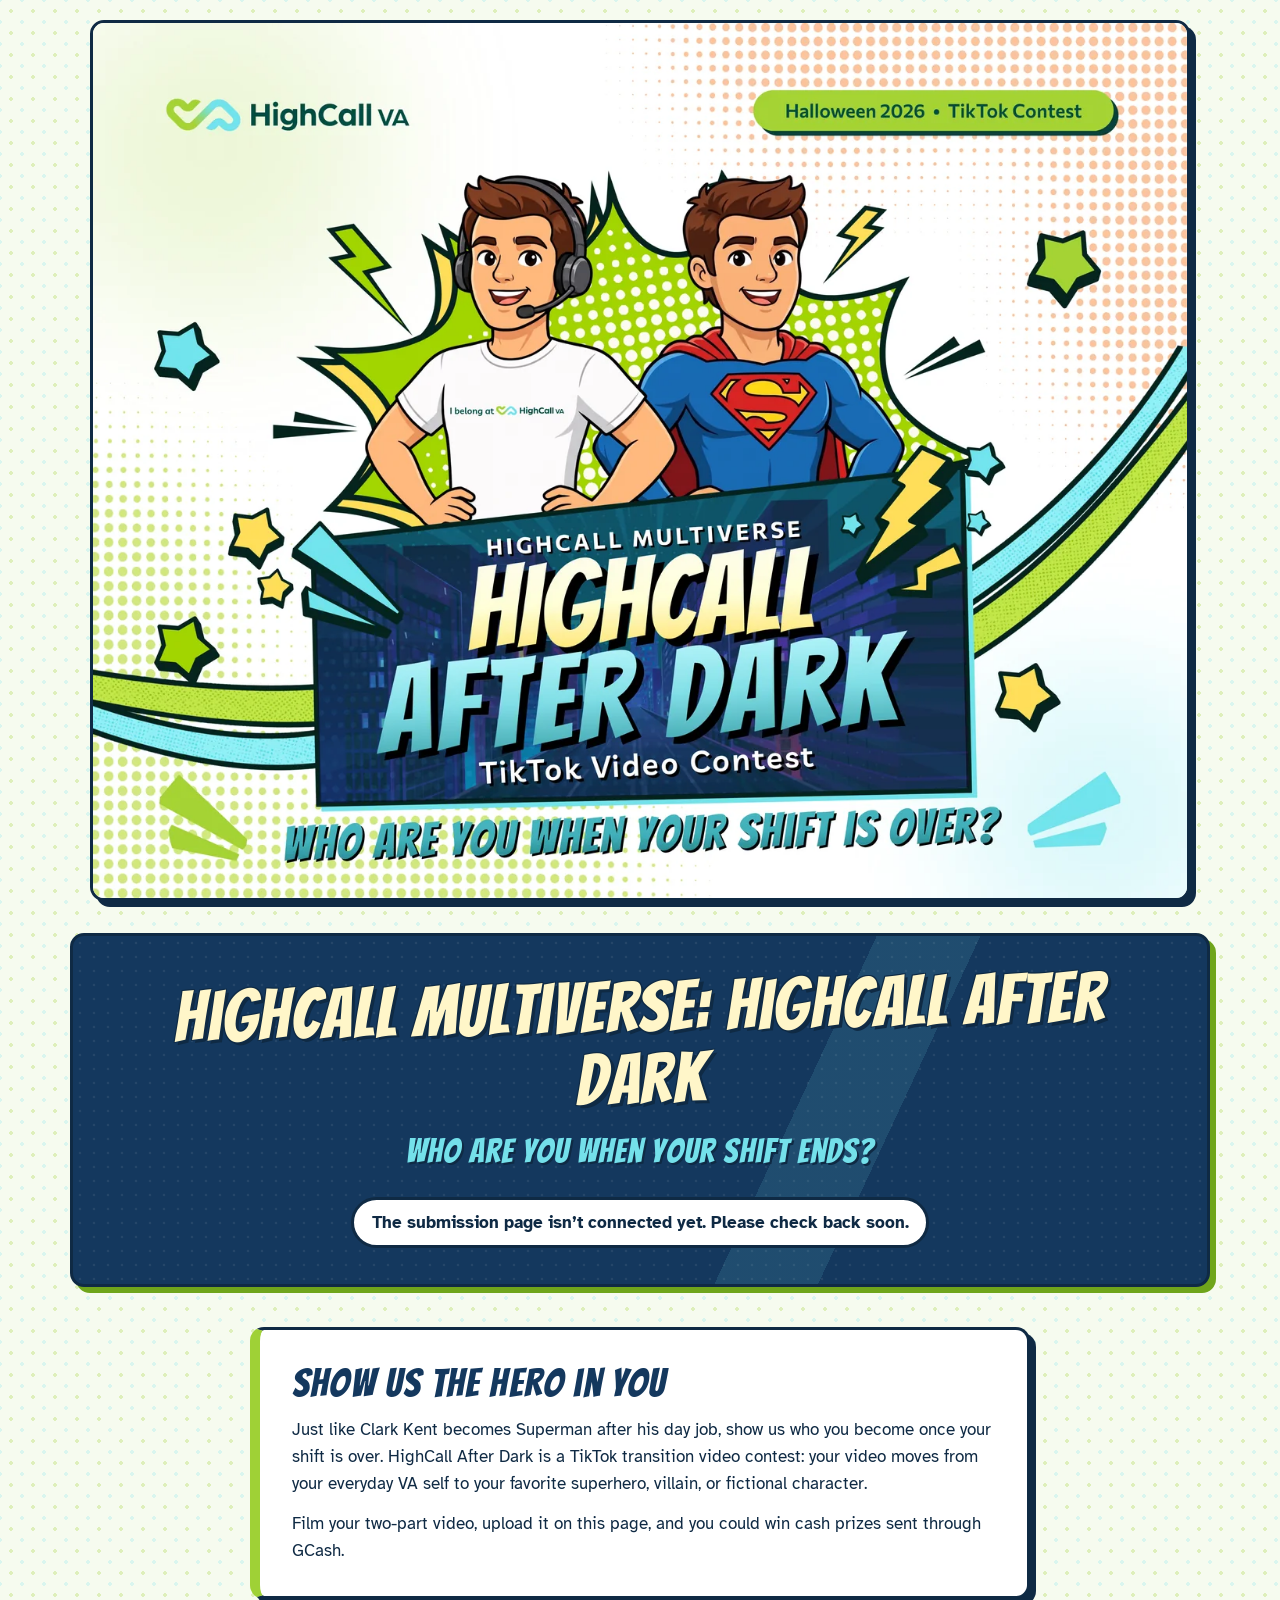
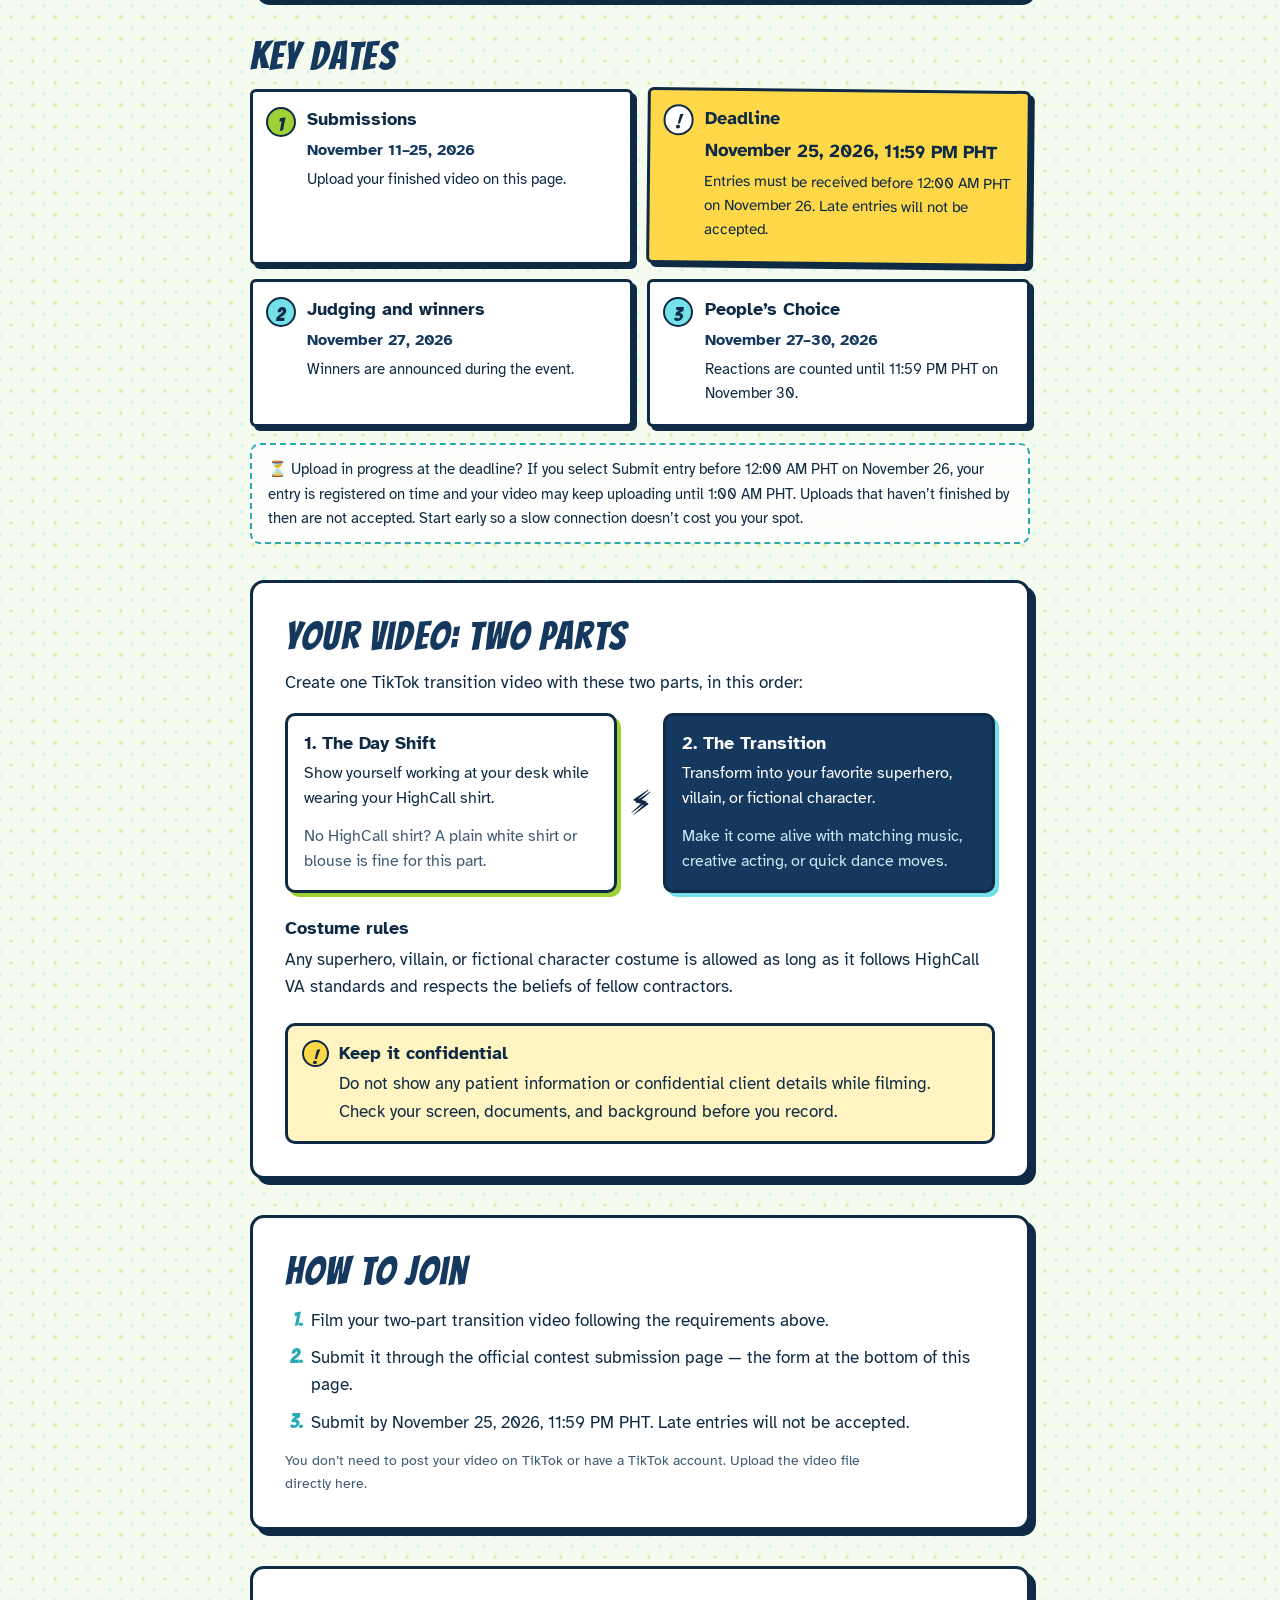
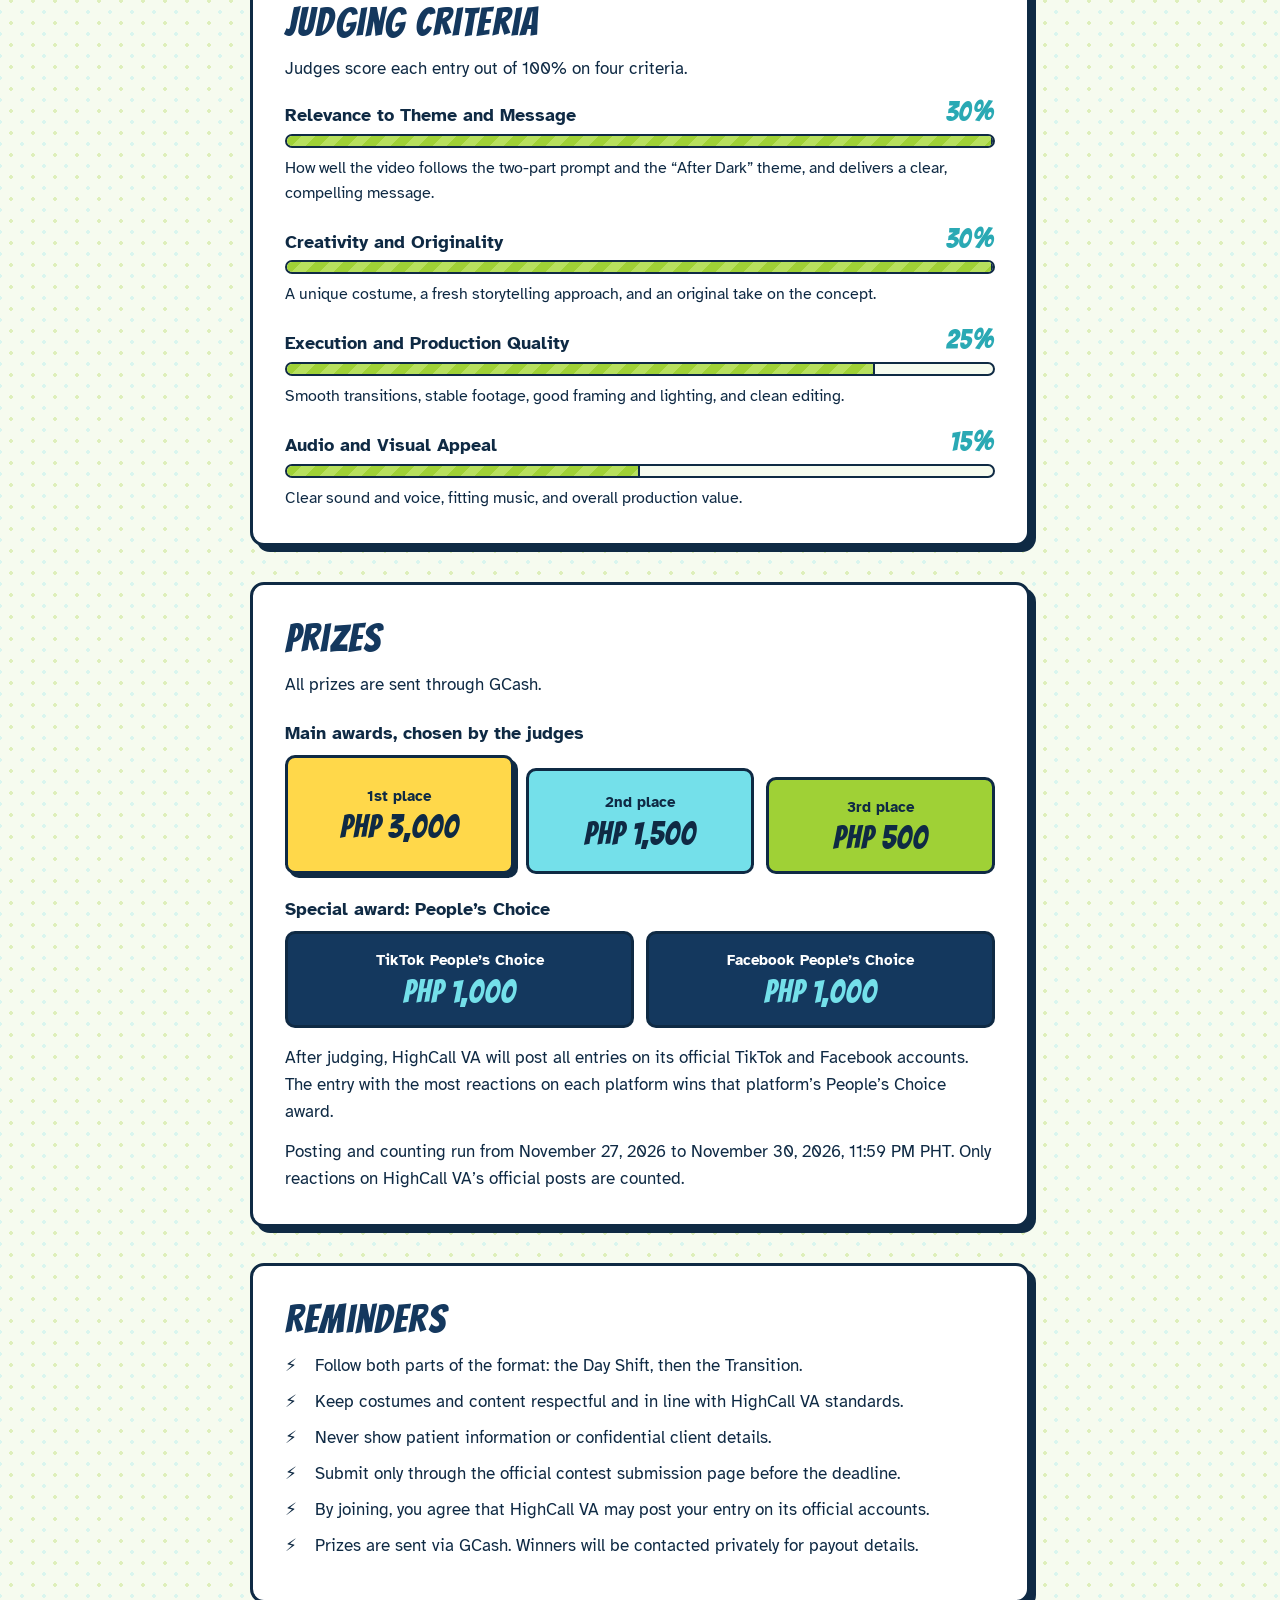
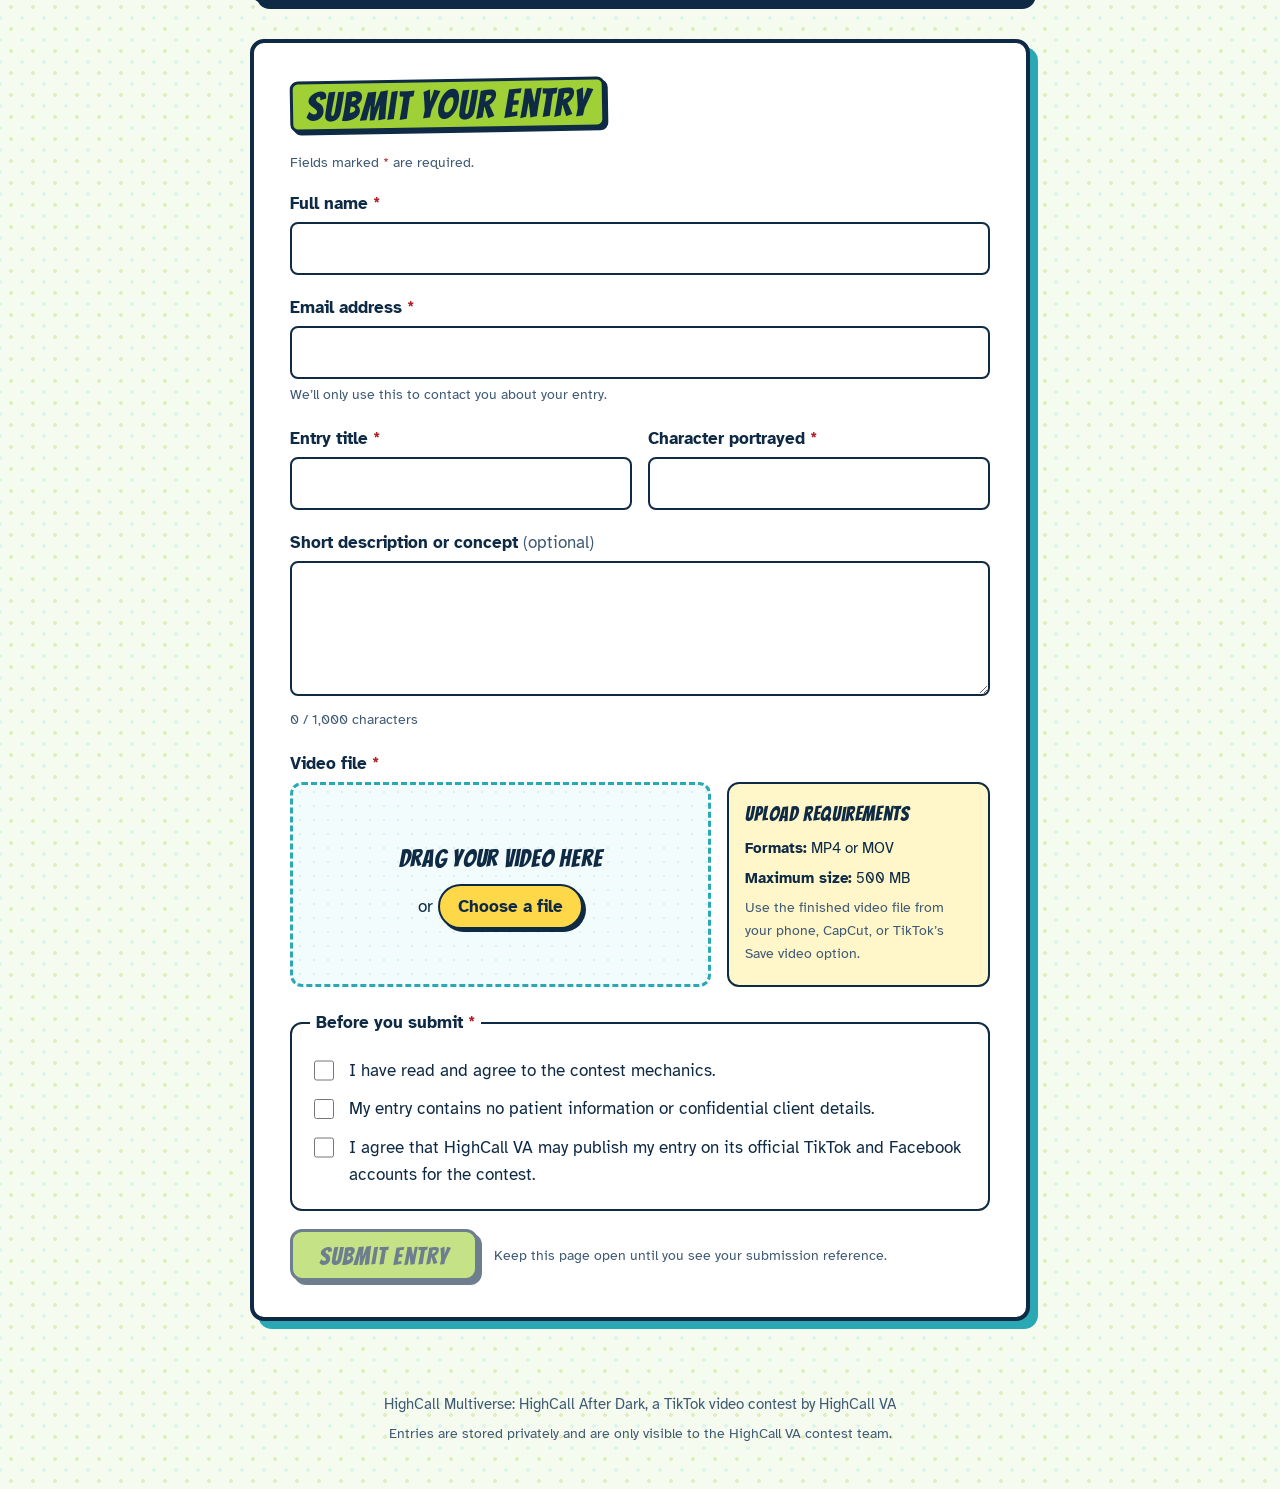
==== index.html @ 40bec3e2 "Add files via upload" ====
<!DOCTYPE html>
<html lang="en">
<head>
  <meta charset="utf-8">
  <meta name="viewport" content="width=device-width, initial-scale=1">
  <title>HighCall Multiverse: HighCall After Dark — TikTok Video Contest</title>
  <meta name="description" content="Who are you when your shift ends? Enter the HighCall Multiverse: HighCall After Dark TikTok video contest.">
  <meta name="robots" content="noindex">
  <meta name="color-scheme" content="light">
  <meta property="og:title" content="HighCall Multiverse: HighCall After Dark">
  <meta property="og:description" content="Who are you when your shift ends?">
  <meta property="og:image" content="assets/banner-1400.jpg">
  <link rel="icon" href="data:image/svg+xml,<svg xmlns='http://www.w3.org/2000/svg' viewBox='0 0 100 100'><text y='.9em' font-size='90'>⚡</text></svg>">
  <link rel="preconnect" href="https://fonts.googleapis.com">
  <link rel="preconnect" href="https://fonts.gstatic.com" crossorigin>
  <link href="https://fonts.googleapis.com/css2?family=Bangers&family=Atkinson+Hyperlegible:ital,wght@0,400;0,700;1,400&display=swap" rel="stylesheet">
  <link rel="stylesheet" href="styles.css">
</head>
<body>
  <a class="skip-link" href="#enter">Skip to the submission form</a>

  <header class="banner-wrap">
    <picture>
      <source type="image/webp"
              srcset="assets/banner-800.webp 800w, assets/banner-1400.webp 1400w, assets/banner-2200.webp 2200w"
              sizes="(min-width: 1180px) 1140px, 96vw">
      <img class="banner" src="assets/banner-1400.jpg" width="1400" height="1120"
           alt="HighCall Multiverse: HighCall After Dark — TikTok Video Contest. A HighCall VA agent in a headset and HighCall shirt stands beside his superhero self. Who are you when your shift is over?">
    </picture>
  </header>

  <main>
    <section class="masthead" aria-labelledby="page-title">
      <h1 id="page-title">HighCall Multiverse: HighCall After Dark</h1>
      <p class="tagline">Who are you when your shift ends?</p>
      <div class="status-bar" id="status-bar" role="status" aria-live="polite">
        <span class="status-text" id="status-text">Checking the submission period…</span>
        <a class="status-cta" id="status-cta" href="#enter" hidden>Submit your entry</a>
      </div>
    </section>

    <div class="page">
      <section class="panel intro" aria-labelledby="welcome">
        <h2 id="welcome">Show us the hero in you</h2>
        <p>Just like Clark Kent becomes Superman after his day job, show us who you become once your shift is over. HighCall After Dark is a TikTok transition video contest: your video moves from your everyday VA self to your favorite superhero, villain, or fictional character.</p>
        <p>Film your two-part video, upload it on this page, and you could win cash prizes sent through GCash.</p>
      </section>

      <section class="dates" aria-labelledby="dates-title">
        <h2 id="dates-title" class="section-title">Key dates</h2>
        <ol class="strip">
          <li class="strip-panel strip-open">
            <span class="strip-step">1</span>
            <h3>Submissions</h3>
            <p class="strip-date">November 11–25, 2026</p>
            <p>Upload your finished video on this page.</p>
          </li>
          <li class="strip-panel strip-deadline">
            <span class="strip-step">!</span>
            <h3>Deadline</h3>
            <p class="strip-date">November 25, 2026, 11:59 PM PHT</p>
            <p>Entries must be received before 12:00 AM PHT on November 26. Late entries will not be accepted.</p>
          </li>
          <li class="strip-panel">
            <span class="strip-step">2</span>
            <h3>Judging and winners</h3>
            <p class="strip-date">November 27, 2026</p>
            <p>Winners are announced during the event.</p>
          </li>
          <li class="strip-panel">
            <span class="strip-step">3</span>
            <h3>People’s Choice</h3>
            <p class="strip-date">November 27–30, 2026</p>
            <p>Reactions are counted until 11:59 PM PHT on November 30.</p>
          </li>
        </ol>
        <p class="note" id="grace-note">Upload in progress at the deadline? <span id="grace-text">If your entry is registered on this page before 12:00 AM PHT on November 26, the upload is allowed to finish for a short time after midnight. Start early so a slow connection doesn’t cost you your spot.</span></p>
      </section>

      <section class="panel" aria-labelledby="concept">
        <h2 id="concept">Your video: two parts</h2>
        <p>Create one TikTok transition video with these two parts, in this order:</p>
        <div class="two-part">
          <div class="part part-day">
            <h3>1. The Day Shift</h3>
            <p>Show yourself working at your desk while wearing your HighCall shirt.</p>
            <p class="small">No HighCall shirt? A plain white shirt or blouse is fine for this part.</p>
          </div>
          <div class="part-arrow" aria-hidden="true">⚡</div>
          <div class="part part-night">
            <h3>2. The Transition</h3>
            <p>Transform into your favorite superhero, villain, or fictional character.</p>
            <p class="small">Make it come alive with matching music, creative acting, or quick dance moves.</p>
          </div>
        </div>

        <h3 class="sub">Costume rules</h3>
        <p>Any superhero, villain, or fictional character costume is allowed as long as it follows HighCall VA standards and respects the beliefs of fellow contractors.</p>

        <div class="callout callout-warn" role="note">
          <h3>Keep it confidential</h3>
          <p>Do not show any patient information or confidential client details while filming. Check your screen, documents, and background before you record.</p>
        </div>
      </section>

      <section class="panel" aria-labelledby="how">
        <h2 id="how">How to join</h2>
        <ol class="steps">
          <li>Film your two-part transition video following the requirements above.</li>
          <li>Submit it through the official contest submission page — the form at the bottom of this page.</li>
          <li>Submit by November 25, 2026, 11:59 PM PHT. Late entries will not be accepted.</li>
        </ol>
        <p class="small">You don’t need to post your video on TikTok or have a TikTok account. Upload the video file directly here.</p>
      </section>

      <section class="panel" aria-labelledby="judging">
        <h2 id="judging">Judging criteria</h2>
        <p>Judges score each entry out of 100% on four criteria.</p>
        <ul class="criteria">
          <li style="--w:30">
            <div class="crit-head"><h3>Relevance to Theme and Message</h3><span class="crit-pct">30%</span></div>
            <div class="crit-bar" aria-hidden="true"><span></span></div>
            <p>How well the video follows the two-part prompt and the “After Dark” theme, and delivers a clear, compelling message.</p>
          </li>
          <li style="--w:30">
            <div class="crit-head"><h3>Creativity and Originality</h3><span class="crit-pct">30%</span></div>
            <div class="crit-bar" aria-hidden="true"><span></span></div>
            <p>A unique costume, a fresh storytelling approach, and an original take on the concept.</p>
          </li>
          <li style="--w:25">
            <div class="crit-head"><h3>Execution and Production Quality</h3><span class="crit-pct">25%</span></div>
            <div class="crit-bar" aria-hidden="true"><span></span></div>
            <p>Smooth transitions, stable footage, good framing and lighting, and clean editing.</p>
          </li>
          <li style="--w:15">
            <div class="crit-head"><h3>Audio and Visual Appeal</h3><span class="crit-pct">15%</span></div>
            <div class="crit-bar" aria-hidden="true"><span></span></div>
            <p>Clear sound and voice, fitting music, and overall production value.</p>
          </li>
        </ul>
      </section>

      <section class="panel prizes" aria-labelledby="prizes">
        <h2 id="prizes">Prizes</h2>
        <p>All prizes are sent through GCash.</p>
        <h3 class="sub">Main awards, chosen by the judges</h3>
        <ol class="podium">
          <li class="place place-1"><span class="place-name">1st place</span><span class="place-amt">PHP 3,000</span></li>
          <li class="place place-2"><span class="place-name">2nd place</span><span class="place-amt">PHP 1,500</span></li>
          <li class="place place-3"><span class="place-name">3rd place</span><span class="place-amt">PHP 500</span></li>
        </ol>

        <h3 class="sub">Special award: People’s Choice</h3>
        <ul class="pc-awards">
          <li><span class="place-name">TikTok People’s Choice</span><span class="place-amt">PHP 1,000</span></li>
          <li><span class="place-name">Facebook People’s Choice</span><span class="place-amt">PHP 1,000</span></li>
        </ul>
        <p>After judging, HighCall VA will post all entries on its official TikTok and Facebook accounts. The entry with the most reactions on each platform wins that platform’s People’s Choice award.</p>
        <p>Posting and counting run from November 27, 2026 to November 30, 2026, 11:59 PM PHT. Only reactions on HighCall VA’s official posts are counted.</p>
      </section>

      <section class="panel" aria-labelledby="reminders">
        <h2 id="reminders">Reminders</h2>
        <ul class="ticks">
          <li>Follow both parts of the format: the Day Shift, then the Transition.</li>
          <li>Keep costumes and content respectful and in line with HighCall VA standards.</li>
          <li>Never show patient information or confidential client details.</li>
          <li>Submit only through the official contest submission page before the deadline.</li>
          <li>By joining, you agree that HighCall VA may post your entry on its official accounts.</li>
          <li>Prizes are sent via GCash. Winners will be contacted privately for payout details.</li>
        </ul>
      </section>

      <section class="panel" id="inspiration" aria-labelledby="inspo-title" hidden>
        <h2 id="inspo-title">Need inspiration?</h2>
        <div class="inspo-cols">
          <div id="samples-block" hidden>
            <h3 class="sub">Sample videos</h3>
            <ul class="links" id="samples-list"></ul>
          </div>
          <div id="music-block" hidden>
            <h3 class="sub">Music ideas</h3>
            <ul class="links" id="music-list"></ul>
          </div>
        </div>
      </section>

      <!-- ============ SUBMISSION ============ -->
      <section class="entry" id="enter" aria-labelledby="form-title" tabindex="-1">
        <h2 id="form-title">Submit your entry</h2>

        <div class="closed-msg" id="closed-msg" hidden>
          <h3 id="closed-title">Submissions are closed</h3>
          <p id="closed-body"></p>
        </div>

        <form id="entry-form" novalidate>
          <p class="small form-intro">Fields marked <span class="req" aria-hidden="true">*</span><span class="visually-hidden">with an asterisk</span> are required.</p>

          <div class="field">
            <label for="fullName">Full name <span class="req" aria-hidden="true">*</span></label>
            <input id="fullName" name="fullName" type="text" autocomplete="name" maxlength="120" required aria-describedby="fullName-err">
            <p class="err" id="fullName-err"></p>
          </div>

          <div class="field">
            <label for="email">Email address <span class="req" aria-hidden="true">*</span></label>
            <input id="email" name="email" type="email" autocomplete="email" inputmode="email" maxlength="254" required aria-describedby="email-hint email-err">
            <p class="hint" id="email-hint">We’ll only use this to contact you about your entry.</p>
            <p class="err" id="email-err"></p>
          </div>

          <div class="field-row">
            <div class="field">
              <label for="entryTitle">Entry title <span class="req" aria-hidden="true">*</span></label>
              <input id="entryTitle" name="entryTitle" type="text" maxlength="120" required aria-describedby="entryTitle-err">
              <p class="err" id="entryTitle-err"></p>
            </div>
            <div class="field">
              <label for="character">Character portrayed <span class="req" aria-hidden="true">*</span></label>
              <input id="character" name="character" type="text" maxlength="120" required aria-describedby="character-err">
              <p class="err" id="character-err"></p>
            </div>
          </div>

          <div class="field">
            <label for="description">Short description or concept <span class="opt">(optional)</span></label>
            <textarea id="description" name="description" rows="4" maxlength="1000" aria-describedby="description-hint"></textarea>
            <p class="hint" id="description-hint"><span id="desc-count">0</span> / 1,000 characters</p>
          </div>

          <!-- Honeypot: hidden from people, catches bots -->
          <div class="hp" aria-hidden="true">
            <label for="website">Leave this empty</label>
            <input id="website" name="website" type="text" tabindex="-1" autocomplete="off">
          </div>

          <div class="field">
            <span class="label" id="video-label">Video file <span class="req" aria-hidden="true">*</span></span>
            <div class="upload">
              <div class="dropzone" id="dropzone">
                <input id="video" name="video" type="file" class="file-input" aria-labelledby="video-label video-limits" aria-describedby="video-err">
                <div class="dz-empty" id="dz-empty">
                  <p class="dz-title">Drag your video here</p>
                  <p>or <label for="video" class="pick-btn">Choose a file</label></p>
                </div>
                <div class="dz-file" id="dz-file" hidden>
                  <p class="dz-filename" id="dz-filename"></p>
                  <p class="dz-filesize" id="dz-filesize"></p>
                  <div class="dz-actions">
                    <label for="video" class="pick-btn pick-btn-ghost" id="replace-btn">Replace file</label>
                    <button type="button" class="link-btn" id="remove-btn">Remove</button>
                  </div>
                </div>
              </div>
              <aside class="limits" id="video-limits">
                <p class="limits-title">Upload requirements</p>
                <p><strong>Formats:</strong> <span id="lim-formats">MP4 or MOV</span></p>
                <p><strong>Maximum size:</strong> <span id="lim-size">500 MB</span></p>
                <p class="small">Use the finished video file from your phone, CapCut, or TikTok’s Save video option.</p>
              </aside>
            </div>
            <p class="err" id="video-err"></p>
          </div>

          <fieldset class="field confirms">
            <legend>Before you submit <span class="req" aria-hidden="true">*</span></legend>
            <label class="check"><input type="checkbox" id="agreeRules" name="agreeRules" required>
              <span>I have read and agree to the contest mechanics.</span></label>
            <label class="check"><input type="checkbox" id="agreeConfidential" name="agreeConfidential" required>
              <span>My entry contains no patient information or confidential client details.</span></label>
            <label class="check"><input type="checkbox" id="agreePublish" name="agreePublish" required>
              <span>I agree that HighCall VA may publish my entry on its official TikTok and Facebook accounts for the contest.</span></label>
            <p class="err" id="confirms-err"></p>
          </fieldset>

          <div class="progress-box" id="progress-box" hidden>
            <div class="progress-head">
              <span id="progress-label">Uploading…</span>
              <span id="progress-pct">0%</span>
            </div>
            <div class="progress" role="progressbar" aria-labelledby="progress-label" aria-valuemin="0" aria-valuemax="100" aria-valuenow="0" id="progress-bar">
              <span id="progress-fill"></span>
            </div>
            <p class="small" id="progress-detail"></p>
          </div>

          <div class="form-alert" id="form-alert" role="alert" hidden></div>

          <div class="submit-row">
            <button type="submit" class="submit-btn" id="submit-btn">Submit entry</button>
            <p class="small">Keep this page open until you see your submission reference.</p>
          </div>
        </form>

        <div class="success" id="success" hidden tabindex="-1">
          <h3>Entry received!</h3>
          <p>Your video and details are saved. Keep your submission reference in case you need to contact the contest team.</p>
          <dl class="receipt">
            <div><dt>Submission reference</dt><dd id="r-ref"></dd></div>
            <div><dt>Submitted</dt><dd id="r-time"></dd></div>
            <div><dt>Entry title</dt><dd id="r-title"></dd></div>
            <div><dt>Video file</dt><dd id="r-file"></dd></div>
          </dl>
          <p class="small" id="r-email-note"></p>
          <p>Judging and the winner announcement happen on November 27, 2026, during the event. Good luck!</p>
        </div>
      </section>
    </div>
  </main>

  <footer class="footer">
    <p>HighCall Multiverse: HighCall After Dark, a TikTok video contest by HighCall VA</p>
    <p class="small">Entries are stored privately and are only visible to the HighCall VA contest team.</p>
  </footer>

  <script src="config.js"></script>
  <script src="app.js"></script>
</body>
</html>
---- styles.css ----
/* HighCall After Dark — comic-book theme drawn from the banner */
:root {
  --ink: #0f2a44;        /* outlines + body text (banner line art) */
  --night: #14385e;      /* the "After Dark" sign panel */
  --night-2: #0d2847;
  --lime: #9fd136;       /* burst + ribbon */
  --lime-deep: #6fa51b;
  --teal: #2aa9b4;       /* "After Dark" lettering shade */
  --cyan: #74e0ea;       /* lettering highlight + stars */
  --yellow: #ffd84a;     /* lightning bolts */
  --cream-yellow: #fff6c9;
  --white: #ffffff;
  --paper: #f6fbef;
  --muted: #3f5a73;
  --danger: #b4232a;
  --danger-bg: #fdecec;
  --ok-bg: #eaf8d6;

  --display: "Bangers", "Impact", "Arial Black", system-ui, sans-serif;
  --body: "Atkinson Hyperlegible", "Segoe UI", system-ui, -apple-system, Roboto, Arial, sans-serif;

  --line: 3px solid var(--ink);
  --pop: 6px 6px 0 var(--ink);
  --radius: 14px;
  color-scheme: light;
}

*, *::before, *::after { box-sizing: border-box; }
html { scroll-behavior: smooth; }
@media (prefers-reduced-motion: reduce) { html { scroll-behavior: auto; } * { animation: none !important; transition: none !important; } }

body {
  margin: 0;
  font-family: var(--body);
  font-size: 1.0625rem;
  line-height: 1.6;
  color: var(--ink);
  background-color: var(--paper);
  /* halftone dots like the banner background */
  background-image:
    radial-gradient(rgba(159, 209, 54, 0.28) 1.6px, transparent 1.8px),
    radial-gradient(rgba(116, 224, 234, 0.22) 1.6px, transparent 1.8px);
  background-size: 22px 22px, 22px 22px;
  background-position: 0 0, 11px 11px;
}

img { max-width: 100%; }
a { color: var(--night); text-decoration-thickness: 2px; text-underline-offset: 3px; }
a:hover { color: var(--teal); }
:focus-visible { outline: 3px solid var(--teal); outline-offset: 3px; }

.skip-link { position: absolute; left: -9999px; top: 0; background: var(--yellow); color: var(--ink); padding: .5rem 1rem; z-index: 10; font-weight: 700; }
.skip-link:focus { left: 1rem; top: 1rem; }
.visually-hidden { position: absolute !important; width: 1px; height: 1px; overflow: hidden; clip: rect(0 0 0 0); white-space: nowrap; }

/* ---------- Banner: shown whole, never cropped ---------- */
.banner-wrap {
  max-width: 1140px;
  margin: 0 auto;
  padding: clamp(.5rem, 2vw, 1.25rem) clamp(.5rem, 2vw, 1.25rem) 0;
}
.banner {
  display: block;
  width: 100%;
  height: auto;            /* keeps the 5:4 ratio — no stretching */
  border: var(--line);
  border-radius: var(--radius);
  box-shadow: var(--pop);
  background: var(--white);
}

/* ---------- Masthead ---------- */
.masthead {
  max-width: 1140px;
  margin: clamp(1.25rem, 3vw, 2rem) auto 0;
  padding: clamp(1.25rem, 4vw, 2.25rem) clamp(1rem, 4vw, 2.5rem);
  background:
    linear-gradient(115deg, transparent 62%, rgba(116, 224, 234, .12) 62%, rgba(116, 224, 234, .12) 70%, transparent 70%),
    radial-gradient(rgba(255,255,255,.07) 1.4px, transparent 1.6px) 0 0 / 14px 14px,
    var(--night);
  color: var(--white);
  border: var(--line);
  border-radius: var(--radius);
  box-shadow: 6px 6px 0 var(--lime-deep);
  text-align: center;
  width: calc(100% - 2 * clamp(.5rem, 2vw, 1.25rem));
}
.masthead h1 {
  margin: 0;
  font-family: var(--display);
  font-weight: 400;
  letter-spacing: .02em;
  line-height: 1.02;
  font-size: clamp(2.1rem, 6.4vw, 4.4rem);
  color: var(--cream-yellow);
  text-shadow: 3px 3px 0 var(--ink), -1px -1px 0 var(--ink), 1px -1px 0 var(--ink), -1px 1px 0 var(--ink);
  transform: rotate(-1.2deg);
}
.tagline {
  margin: .6rem 0 0;
  font-family: var(--display);
  font-size: clamp(1.35rem, 3.4vw, 2.1rem);
  letter-spacing: .03em;
  color: var(--cyan);
  text-shadow: 2px 2px 0 var(--ink);
}
.status-bar {
  display: inline-flex;
  flex-wrap: wrap;
  align-items: center;
  justify-content: center;
  gap: .6rem 1rem;
  margin-top: 1.1rem;
  padding: .55rem .6rem .55rem 1.1rem;
  background: var(--white);
  color: var(--ink);
  border: var(--line);
  border-radius: 999px;
  font-weight: 700;
  max-width: 100%;
}
.status-bar[data-phase="closed"], .status-bar[data-phase="before"] { padding-right: 1.1rem; }
.status-cta {
  background: var(--lime);
  color: var(--ink);
  text-decoration: none;
  border: 2px solid var(--ink);
  border-radius: 999px;
  padding: .3rem 1rem;
  box-shadow: 2px 2px 0 var(--ink);
}
.status-cta:hover { background: var(--yellow); color: var(--ink); }

/* ---------- Page column ---------- */
.page {
  max-width: 820px;
  margin: 0 auto;
  padding: clamp(1.5rem, 4vw, 2.5rem) clamp(.9rem, 3vw, 1.25rem) 3rem;
  display: grid;
  gap: clamp(1.5rem, 3.5vw, 2.25rem);
}

h2, .section-title {
  font-family: var(--display);
  font-weight: 400;
  letter-spacing: .03em;
  font-size: clamp(1.9rem, 4.6vw, 2.5rem);
  line-height: 1.05;
  margin: 0 0 .75rem;
  color: var(--night);
}
h3 { font-size: 1.125rem; line-height: 1.3; margin: 0 0 .35rem; }
h3.sub { margin-top: 1.5rem; }
p { margin: 0 0 .8rem; max-width: 68ch; }
p:last-child { margin-bottom: 0; }
.small { font-size: .9rem; color: var(--muted); }

.panel {
  background: var(--white);
  border: var(--line);
  border-radius: var(--radius);
  box-shadow: var(--pop);
  padding: clamp(1.15rem, 3.5vw, 2rem);
}
.panel.intro { border-left-width: 10px; border-left-color: var(--lime); }

/* ---------- Key dates comic strip (a real sequence) ---------- */
.strip {
  list-style: none;
  margin: 0;
  padding: 0;
  display: grid;
  grid-template-columns: repeat(2, minmax(0, 1fr));
  gap: .9rem;
}
.strip-panel {
  position: relative;
  background: var(--white);
  border: var(--line);
  border-radius: 6px;
  padding: 1rem 1rem 1rem 3.4rem;
  box-shadow: 4px 4px 0 var(--ink);
}
.strip-panel p { font-size: .95rem; margin-bottom: .2rem; }
.strip-step {
  position: absolute;
  left: .8rem;
  top: .9rem;
  width: 1.9rem;
  height: 1.9rem;
  display: grid;
  place-items: center;
  font-family: var(--display);
  font-size: 1.2rem;
  border: 2px solid var(--ink);
  border-radius: 50%;
  background: var(--cyan);
}
.strip-date { font-weight: 700; color: var(--night); font-size: 1.02rem !important; }
.strip-open .strip-step { background: var(--lime); }
.strip-deadline {
  background: var(--yellow);
  transform: rotate(.6deg);
}
.strip-deadline .strip-step { background: var(--white); }
.strip-deadline .strip-date { font-size: 1.15rem !important; color: var(--ink); }
.note {
  margin-top: 1rem;
  background: rgba(255,255,255,.85);
  border: 2px dashed var(--teal);
  border-radius: 10px;
  padding: .75rem 1rem;
  font-size: .95rem;
  max-width: none;
}
.note::before { content: "⏳ "; }

/* ---------- Two-part concept ---------- */
.two-part {
  display: grid;
  grid-template-columns: 1fr auto 1fr;
  align-items: stretch;
  gap: .75rem;
  margin: 1rem 0 .25rem;
}
.part { border: var(--line); border-radius: 10px; padding: 1rem; }
.part p { font-size: .98rem; }
.part-day { background: var(--white); box-shadow: 4px 4px 0 var(--lime); }
.part-night {
  background: var(--night);
  color: var(--white);
  box-shadow: 4px 4px 0 var(--cyan);
}
.part-night .small { color: #c9e9f2; }
.part-arrow { align-self: center; font-size: 2rem; filter: drop-shadow(2px 2px 0 var(--ink)); }

.callout {
  margin-top: 1.4rem;
  border: var(--line);
  border-radius: 10px;
  padding: 1rem 1.1rem 1rem 3.2rem;
  position: relative;
}
.callout-warn { background: #fff4c2; }
.callout-warn::before {
  content: "!";
  position: absolute;
  left: .85rem;
  top: .9rem;
  width: 1.7rem;
  height: 1.7rem;
  display: grid;
  place-items: center;
  font-family: var(--display);
  font-size: 1.2rem;
  background: var(--yellow);
  border: 2px solid var(--ink);
  border-radius: 50%;
}

.steps { margin: 0 0 .8rem; padding-left: 1.4rem; }
.steps li { margin-bottom: .45rem; padding-left: .25rem; }
.steps li::marker { font-family: var(--display); color: var(--teal); font-size: 1.15em; }

/* ---------- Judging ---------- */
.criteria { list-style: none; margin: 1rem 0 0; padding: 0; display: grid; gap: 1.2rem; }
.crit-head { display: flex; justify-content: space-between; align-items: baseline; gap: 1rem; }
.crit-head h3 { margin: 0; }
.crit-pct { font-family: var(--display); font-size: 1.7rem; letter-spacing: .03em; color: var(--teal); line-height: 1; }
.crit-bar {
  height: 14px;
  margin: .4rem 0 .5rem;
  border: 2px solid var(--ink);
  border-radius: 999px;
  background: var(--paper);
  overflow: hidden;
}
.crit-bar span {
  display: block;
  height: 100%;
  width: calc(var(--w) / 30 * 100%); /* 30% is the largest weight → full bar */
  background: repeating-linear-gradient(135deg, var(--lime) 0 10px, #b7e05e 10px 20px);
  border-right: 2px solid var(--ink);
}
.criteria p { font-size: .97rem; margin: 0; }

/* ---------- Prizes ---------- */
.podium { list-style: none; padding: 0; margin: .6rem 0 0; display: grid; grid-template-columns: repeat(3, 1fr); gap: .75rem; align-items: end; }
.place, .pc-awards li {
  border: var(--line);
  border-radius: 10px;
  padding: .9rem .8rem;
  display: flex;
  flex-direction: column;
  gap: .15rem;
  text-align: center;
  background: var(--white);
}
.place-name { font-weight: 700; font-size: .95rem; }
.place-amt { font-family: var(--display); font-size: clamp(1.5rem, 4vw, 2rem); letter-spacing: .03em; line-height: 1.1; }
.place-1 { background: var(--yellow); box-shadow: 4px 4px 0 var(--ink); padding-top: 1.6rem; padding-bottom: 1.6rem; }
.place-2 { background: var(--cyan); padding-top: 1.2rem; padding-bottom: 1.2rem; }
.place-3 { background: var(--lime); }
.pc-awards { list-style: none; padding: 0; margin: .6rem 0 1rem; display: grid; grid-template-columns: 1fr 1fr; gap: .75rem; }
.pc-awards li { background: var(--night); color: var(--white); }
.pc-awards .place-amt { color: var(--cyan); }

.ticks { list-style: none; padding: 0; margin: 0; }
.ticks li { position: relative; padding-left: 1.9rem; margin-bottom: .55rem; }
.ticks li::before { content: "⚡"; position: absolute; left: 0; top: 0; }

.inspo-cols { display: grid; grid-template-columns: repeat(auto-fit, minmax(230px, 1fr)); gap: 1rem 2rem; }
.inspo-cols h3.sub { margin-top: 0; }
.links { padding-left: 1.2rem; margin: 0; }
.links li { margin-bottom: .4rem; }

/* ---------- Submission form ---------- */
.entry {
  background: var(--white);
  border: 4px solid var(--ink);
  border-radius: var(--radius);
  box-shadow: 8px 8px 0 var(--teal);
  padding: clamp(1.15rem, 4vw, 2.25rem);
  scroll-margin-top: 1rem;
}
.entry:focus { outline: none; }
.entry > h2 {
  display: inline-block;
  background: var(--lime);
  border: var(--line);
  border-radius: 8px;
  padding: .15rem .8rem .05rem;
  transform: rotate(-1deg);
  color: var(--ink);
  box-shadow: 3px 3px 0 var(--ink);
  margin-bottom: 1.25rem;
}
.form-intro { margin-bottom: 1rem; }

.field { margin: 0 0 1.15rem; min-width: 0; }
.field-row { display: grid; grid-template-columns: 1fr 1fr; gap: 0 1rem; }
label, .label, legend { display: block; font-weight: 700; margin-bottom: .3rem; }
.req { color: var(--danger); }
.opt { font-weight: 400; color: var(--muted); }
input[type="text"], input[type="email"], textarea {
  width: 100%;
  font: inherit;
  color: var(--ink);
  background: var(--white);
  border: 2px solid var(--ink);
  border-radius: 8px;
  padding: .7rem .8rem;
  min-height: 48px;
}
textarea { resize: vertical; min-height: 110px; }
input:focus, textarea:focus { outline: 3px solid var(--cyan); outline-offset: 1px; border-color: var(--night); }
input[aria-invalid="true"], textarea[aria-invalid="true"] { border-color: var(--danger); background: var(--danger-bg); }
.hint { font-size: .88rem; color: var(--muted); margin: .3rem 0 0; }
.err { color: var(--danger); font-size: .92rem; font-weight: 700; margin: .3rem 0 0; }
.err:empty { display: none; }

.hp { position: absolute; left: -10000px; width: 1px; height: 1px; overflow: hidden; }

/* Upload */
.upload { display: grid; grid-template-columns: minmax(0, 1.6fr) minmax(0, 1fr); gap: 1rem; align-items: stretch; }
.dropzone {
  position: relative;
  border: 3px dashed var(--teal);
  border-radius: 12px;
  background:
    radial-gradient(rgba(42,169,180,.12) 1.4px, transparent 1.6px) 0 0 / 14px 14px,
    #f3fcfd;
  min-height: 170px;
  display: grid;
  place-items: center;
  text-align: center;
  padding: 1.2rem;
  transition: background-color .15s, border-color .15s;
}
.dropzone.is-dragover { border-color: var(--lime-deep); border-style: solid; background-color: var(--ok-bg); }
.dropzone.has-file { border-style: solid; border-color: var(--ink); background: var(--ok-bg); }
.dropzone.is-invalid { border-color: var(--danger); background: var(--danger-bg); }
.dropzone.is-locked { opacity: .65; }
.file-input { position: absolute; width: 1px; height: 1px; opacity: 0; overflow: hidden; }
.file-input:focus-visible ~ .dz-empty .pick-btn,
.file-input:focus-visible ~ .dz-file .pick-btn { outline: 3px solid var(--teal); outline-offset: 3px; }
.dz-title { font-family: var(--display); font-size: 1.55rem; letter-spacing: .03em; margin-bottom: .3rem; }
.pick-btn {
  display: inline-block;
  margin: 0;
  font-weight: 700;
  cursor: pointer;
  background: var(--yellow);
  border: 2px solid var(--ink);
  border-radius: 999px;
  padding: .45rem 1.1rem;
  box-shadow: 3px 3px 0 var(--ink);
}
.pick-btn:hover { background: var(--lime); }
.pick-btn-ghost { background: var(--white); }
.dz-filename { font-weight: 700; word-break: break-all; margin-bottom: .1rem; }
.dz-filename::before { content: "🎬 "; }
.dz-filesize { color: var(--muted); font-size: .92rem; }
.dz-actions { display: flex; gap: 1rem; justify-content: center; align-items: center; margin-top: .6rem; flex-wrap: wrap; }
.link-btn { background: none; border: 0; font: inherit; color: var(--danger); text-decoration: underline; cursor: pointer; padding: .3rem; }

.limits {
  border: 2px solid var(--ink);
  border-radius: 12px;
  padding: .9rem 1rem;
  background: var(--cream-yellow);
  font-size: .95rem;
}
.limits p { margin-bottom: .35rem; }
.limits-title { font-family: var(--display); font-size: 1.25rem; letter-spacing: .03em; }

.confirms { border: 2px solid var(--ink); border-radius: 12px; padding: 1rem 1.1rem .6rem; margin-top: 1.4rem; }
.confirms legend { padding: 0 .4rem; }
.check { display: flex; gap: .7rem; align-items: flex-start; font-weight: 400; margin-bottom: .7rem; cursor: pointer; }
.check input { width: 1.3rem; height: 1.3rem; margin-top: .2rem; accent-color: var(--lime-deep); flex: none; }

.progress-box { border: 2px solid var(--ink); border-radius: 12px; padding: .9rem 1rem; margin-bottom: 1rem; background: #f3fcfd; }
.progress-head { display: flex; justify-content: space-between; font-weight: 700; margin-bottom: .45rem; gap: 1rem; }
.progress { height: 20px; border: 2px solid var(--ink); border-radius: 999px; overflow: hidden; background: var(--white); }
.progress span {
  display: block; height: 100%; width: 0;
  background: repeating-linear-gradient(135deg, var(--teal) 0 12px, var(--cyan) 12px 24px);
  transition: width .3s ease;
}
#progress-detail { margin: .45rem 0 0; }

.form-alert {
  border: 2px solid var(--danger);
  background: var(--danger-bg);
  color: var(--ink);
  border-radius: 10px;
  padding: .85rem 1rem;
  margin-bottom: 1rem;
}
.form-alert strong { color: var(--danger); }
.form-alert .retry-btn { margin-top: .6rem; }

.submit-row { display: flex; align-items: center; gap: 1rem; flex-wrap: wrap; margin-top: .4rem; }
.submit-row .small { margin: 0; }
.submit-btn, .retry-btn {
  font-family: var(--display);
  font-size: 1.55rem;
  letter-spacing: .05em;
  color: var(--ink);
  background: var(--lime);
  border: 3px solid var(--ink);
  border-radius: 12px;
  padding: .45rem 1.6rem .3rem;
  box-shadow: 4px 4px 0 var(--ink);
  cursor: pointer;
  min-height: 52px;
}
.retry-btn { font-size: 1.2rem; padding: .3rem 1.1rem .2rem; background: var(--yellow); }
.submit-btn:hover:not(:disabled), .retry-btn:hover { background: var(--yellow); }
.submit-btn:active:not(:disabled) { transform: translate(2px, 2px); box-shadow: 2px 2px 0 var(--ink); }
.submit-btn:disabled { opacity: .6; cursor: progress; }

.closed-msg { border: var(--line); border-radius: 12px; background: var(--night); color: var(--white); padding: 1.2rem 1.3rem; }
.closed-msg h3 { font-family: var(--display); font-weight: 400; font-size: 1.7rem; letter-spacing: .03em; color: var(--yellow); }

.success {
  border: var(--line);
  border-radius: 12px;
  background: var(--ok-bg);
  padding: 1.3rem;
  animation: pop .35s ease-out;
}
.success:focus { outline: none; }
.success h3 { font-family: var(--display); font-weight: 400; font-size: 2.2rem; letter-spacing: .03em; color: var(--lime-deep); text-shadow: 2px 2px 0 var(--ink); margin-bottom: .5rem; }
.receipt { margin: 1rem 0; display: grid; gap: .5rem; background: var(--white); border: 2px solid var(--ink); border-radius: 10px; padding: 1rem; }
.receipt div { display: grid; grid-template-columns: 11rem 1fr; gap: .5rem; }
.receipt dt { font-weight: 700; color: var(--muted); }
.receipt dd { margin: 0; word-break: break-word; }
#r-ref { font-family: var(--display); font-size: 1.6rem; letter-spacing: .06em; color: var(--night); line-height: 1.1; }
@keyframes pop { from { transform: scale(.96); opacity: 0; } to { transform: scale(1); opacity: 1; } }

.footer { text-align: center; padding: 1.5rem 1rem 2.5rem; color: var(--muted); font-size: .92rem; }
.footer p { margin: 0 auto .3rem; }

/* ---------- Small screens ---------- */
@media (max-width: 720px) {
  .strip { grid-template-columns: 1fr; }
  .strip-deadline { transform: none; }
  .two-part { grid-template-columns: 1fr; }
  .part-arrow { justify-self: center; transform: rotate(90deg); font-size: 1.6rem; }
  .field-row { grid-template-columns: 1fr; }
  .upload { grid-template-columns: 1fr; }
  .podium { grid-template-columns: 1fr; }
  .place-1, .place-2 { padding-top: .9rem; padding-bottom: .9rem; }
  .pc-awards { grid-template-columns: 1fr; }
  .receipt div { grid-template-columns: 1fr; gap: 0; }
  .status-bar { border-radius: 16px; }
  .submit-btn { width: 100%; }
}
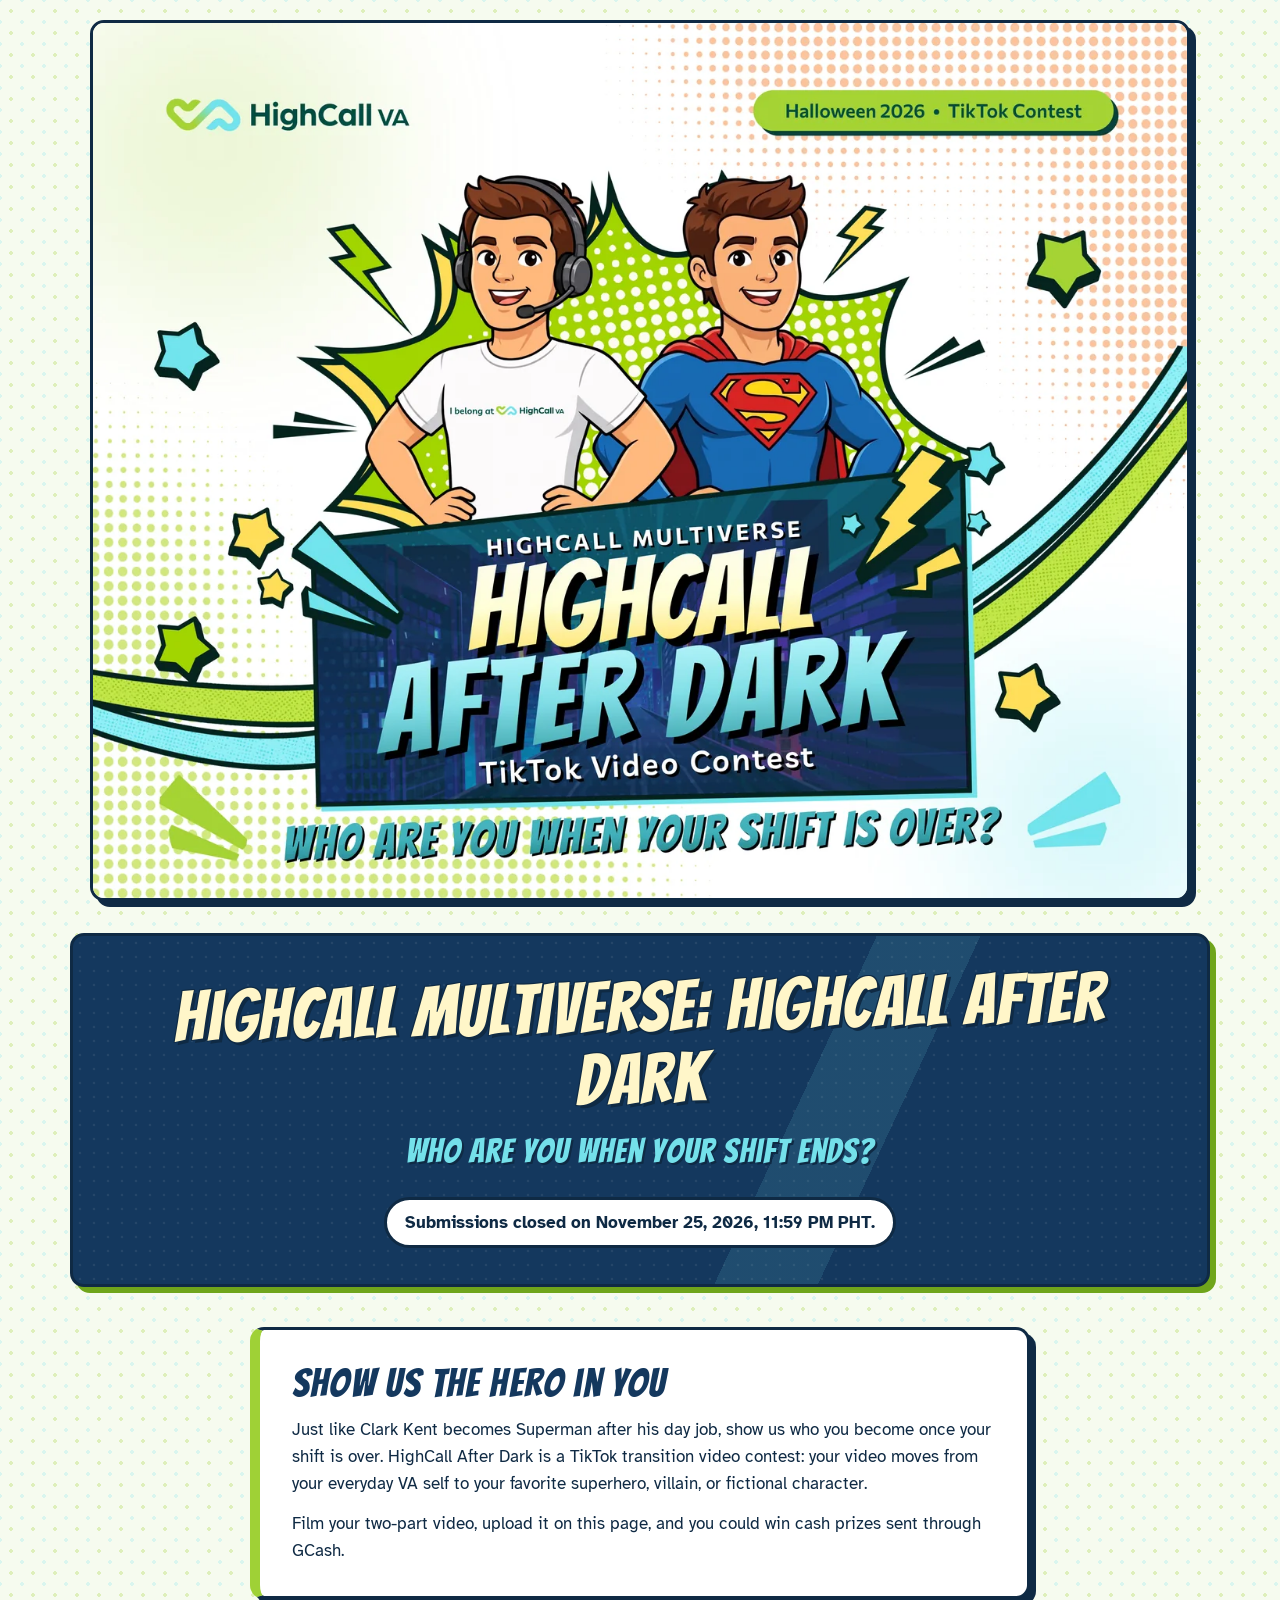
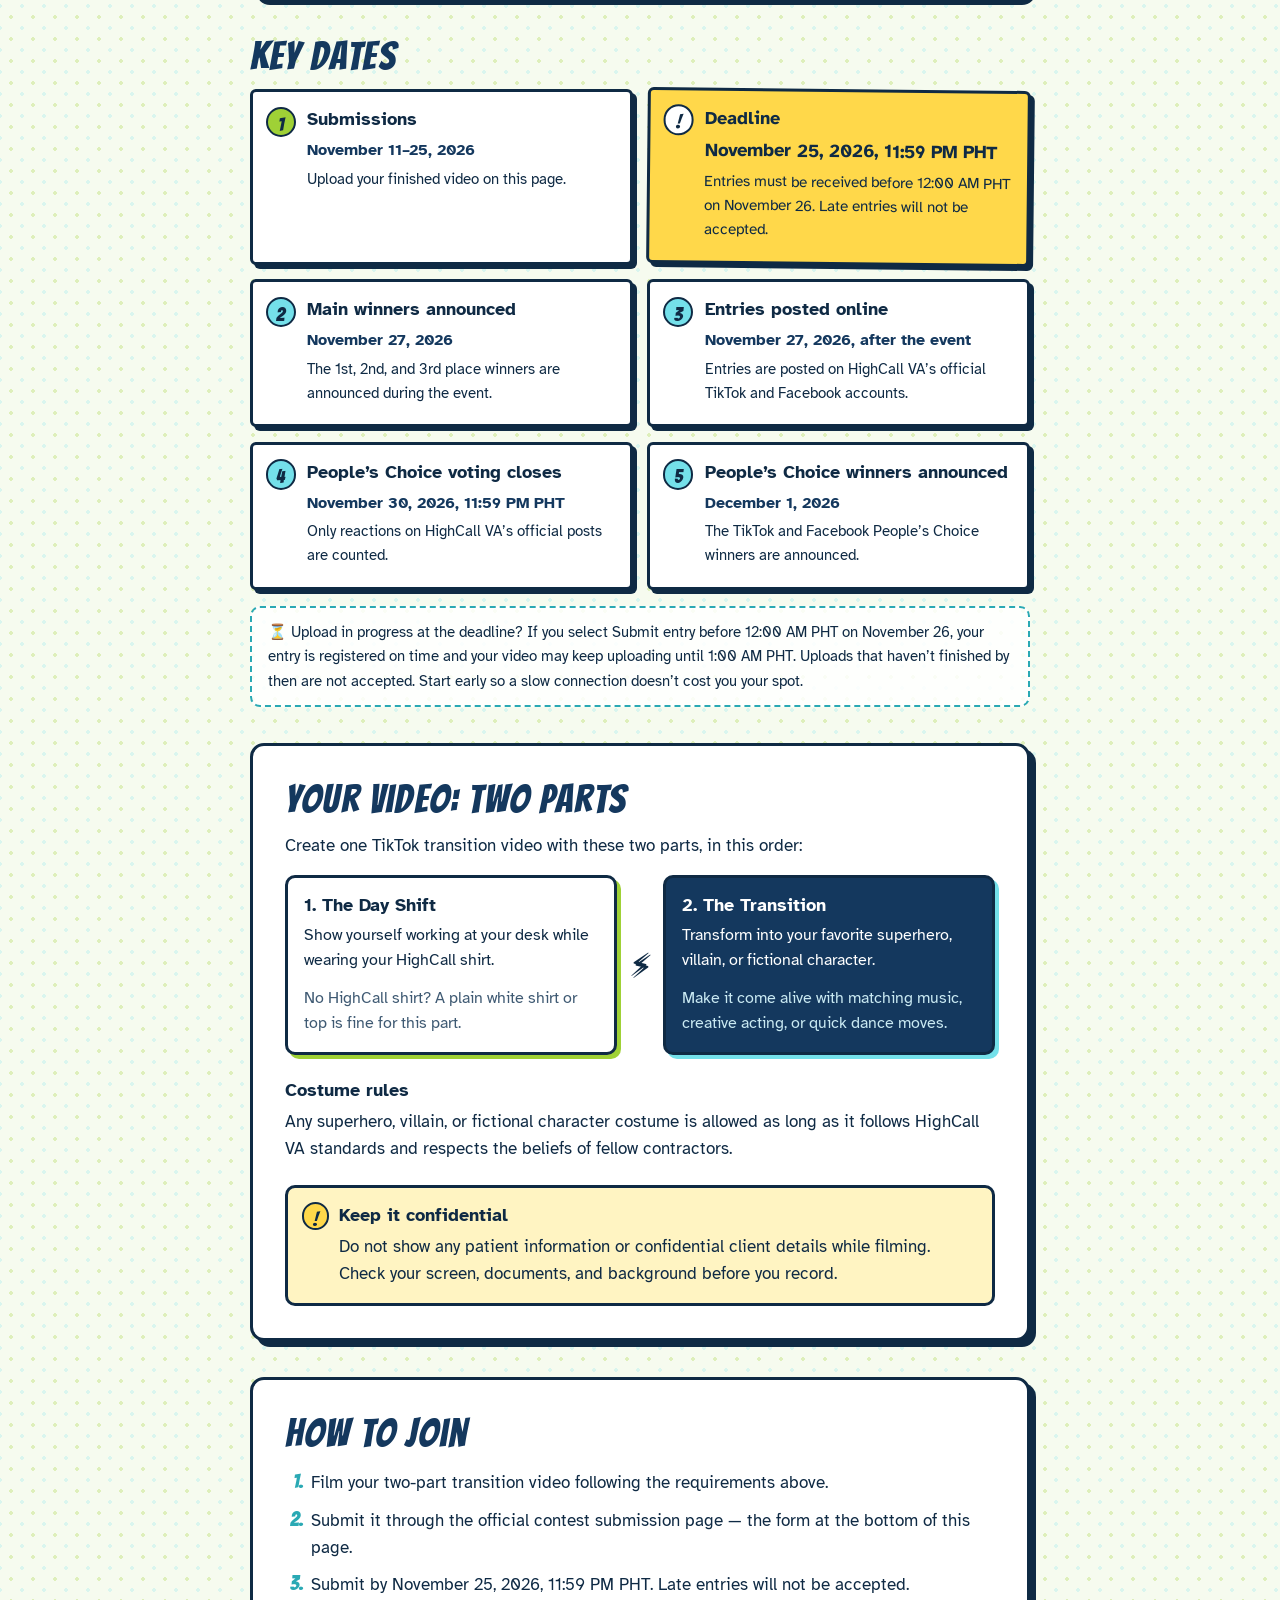
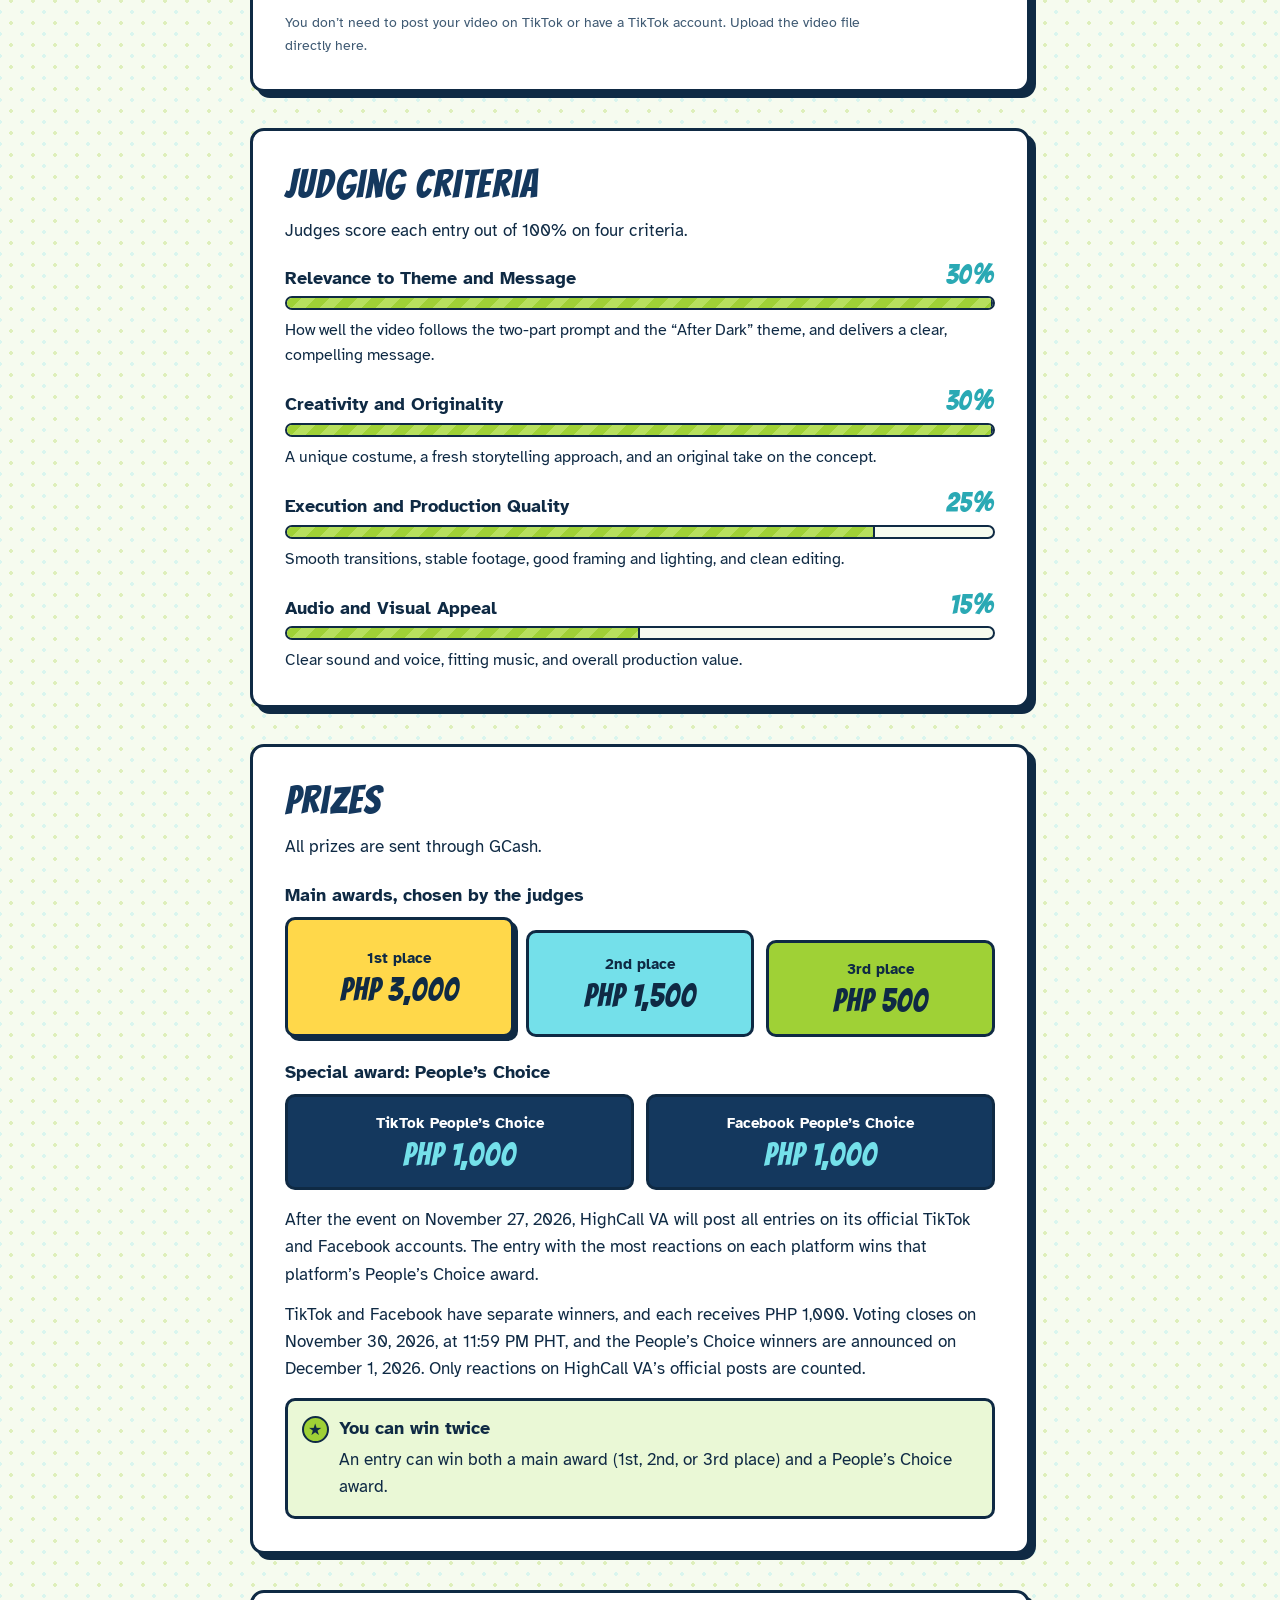
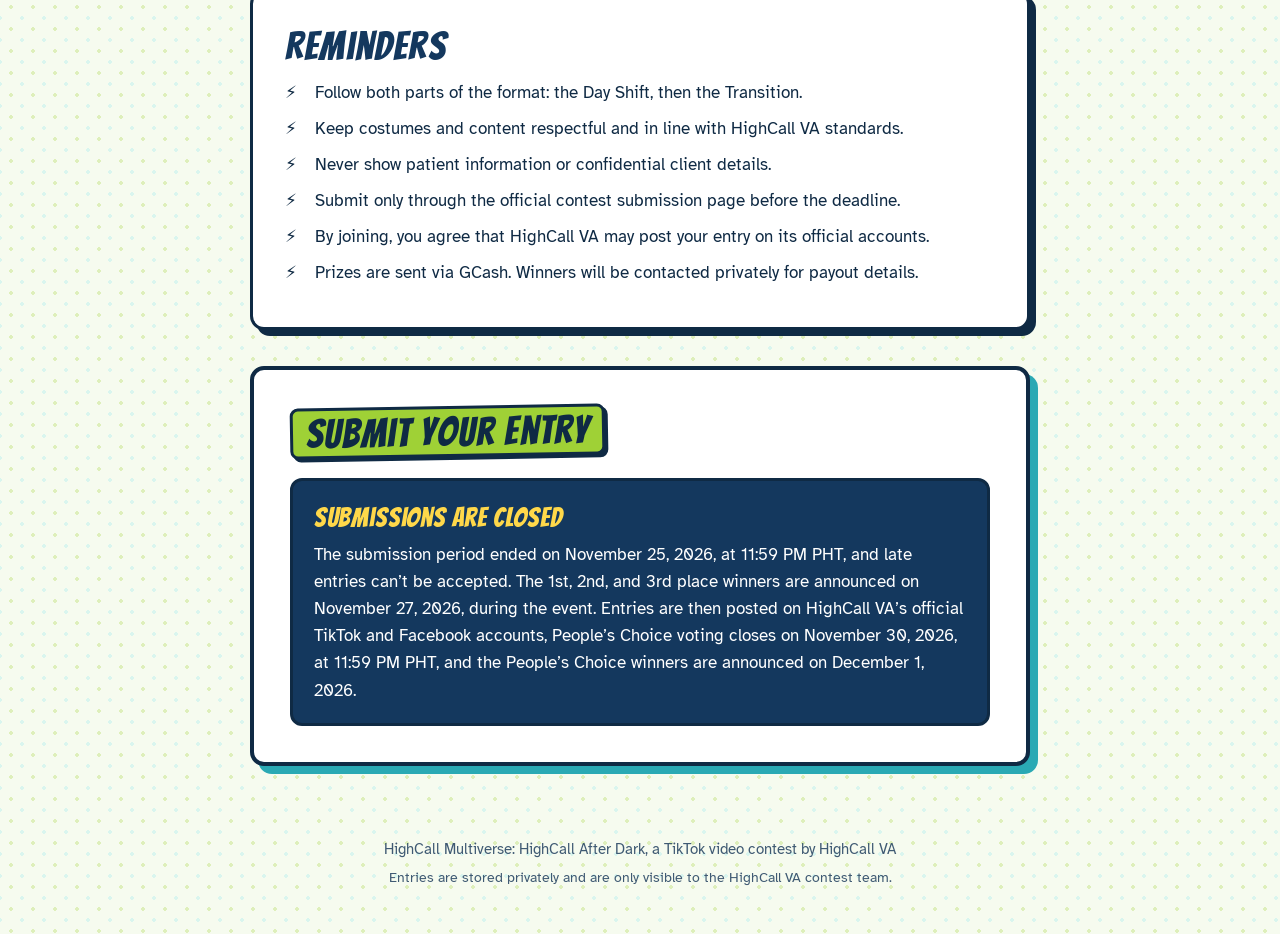
==== commit dc258535: "Add files via upload" ====
--- a/index.html
+++ b/index.html
@@ -63,15 +63,27 @@
           </li>
           <li class="strip-panel">
             <span class="strip-step">2</span>
-            <h3>Judging and winners</h3>
+            <h3>Main winners announced</h3>
             <p class="strip-date">November 27, 2026</p>
-            <p>Winners are announced during the event.</p>
+            <p>The 1st, 2nd, and 3rd place winners are announced during the event.</p>
           </li>
           <li class="strip-panel">
             <span class="strip-step">3</span>
-            <h3>People’s Choice</h3>
-            <p class="strip-date">November 27–30, 2026</p>
-            <p>Reactions are counted until 11:59 PM PHT on November 30.</p>
+            <h3>Entries posted online</h3>
+            <p class="strip-date">November 27, 2026, after the event</p>
+            <p>Entries are posted on HighCall VA’s official TikTok and Facebook accounts.</p>
+          </li>
+          <li class="strip-panel">
+            <span class="strip-step">4</span>
+            <h3>People’s Choice voting closes</h3>
+            <p class="strip-date">November 30, 2026, 11:59 PM PHT</p>
+            <p>Only reactions on HighCall VA’s official posts are counted.</p>
+          </li>
+          <li class="strip-panel">
+            <span class="strip-step">5</span>
+            <h3>People’s Choice winners announced</h3>
+            <p class="strip-date">December 1, 2026</p>
+            <p>The TikTok and Facebook People’s Choice winners are announced.</p>
           </li>
         </ol>
         <p class="note" id="grace-note">Upload in progress at the deadline? <span id="grace-text">If your entry is registered on this page before 12:00 AM PHT on November 26, the upload is allowed to finish for a short time after midnight. Start early so a slow connection doesn’t cost you your spot.</span></p>
@@ -84,7 +96,7 @@
           <div class="part part-day">
             <h3>1. The Day Shift</h3>
             <p>Show yourself working at your desk while wearing your HighCall shirt.</p>
-            <p class="small">No HighCall shirt? A plain white shirt or blouse is fine for this part.</p>
+            <p class="small">No HighCall shirt? A plain white shirt or top is fine for this part.</p>
           </div>
           <div class="part-arrow" aria-hidden="true">⚡</div>
           <div class="part part-night">
@@ -155,8 +167,12 @@
           <li><span class="place-name">TikTok People’s Choice</span><span class="place-amt">PHP 1,000</span></li>
           <li><span class="place-name">Facebook People’s Choice</span><span class="place-amt">PHP 1,000</span></li>
         </ul>
-        <p>After judging, HighCall VA will post all entries on its official TikTok and Facebook accounts. The entry with the most reactions on each platform wins that platform’s People’s Choice award.</p>
-        <p>Posting and counting run from November 27, 2026 to November 30, 2026, 11:59 PM PHT. Only reactions on HighCall VA’s official posts are counted.</p>
+        <p>After the event on November 27, 2026, HighCall VA will post all entries on its official TikTok and Facebook accounts. The entry with the most reactions on each platform wins that platform’s People’s Choice award.</p>
+        <p>TikTok and Facebook have separate winners, and each receives PHP 1,000. Voting closes on November 30, 2026, at 11:59 PM PHT, and the People’s Choice winners are announced on December 1, 2026. Only reactions on HighCall VA’s official posts are counted.</p>
+        <div class="callout callout-tip" role="note">
+          <h3>You can win twice</h3>
+          <p>An entry can win both a main award (1st, 2nd, or 3rd place) and a People’s Choice award.</p>
+        </div>
       </section>
 
       <section class="panel" aria-labelledby="reminders">
@@ -303,7 +319,7 @@
             <div><dt>Video file</dt><dd id="r-file"></dd></div>
           </dl>
           <p class="small" id="r-email-note"></p>
-          <p>Judging and the winner announcement happen on November 27, 2026, during the event. Good luck!</p>
+          <p>The 1st, 2nd, and 3rd place winners are announced on November 27, 2026, during the event, and the People’s Choice winners on December 1, 2026. Good luck!</p>
         </div>
       </section>
     </div>
--- a/styles.css
+++ b/styles.css
@@ -242,6 +242,21 @@
   position: relative;
 }
 .callout-warn { background: #fff4c2; }
+.callout-tip { background: #eaf8d6; margin-top: 1rem; }
+.callout-tip::before {
+  content: "★";
+  position: absolute;
+  left: .85rem;
+  top: .9rem;
+  width: 1.7rem;
+  height: 1.7rem;
+  display: grid;
+  place-items: center;
+  font-size: 1rem;
+  background: var(--lime);
+  border: 2px solid var(--ink);
+  border-radius: 50%;
+}
 .callout-warn::before {
   content: "!";
   position: absolute;
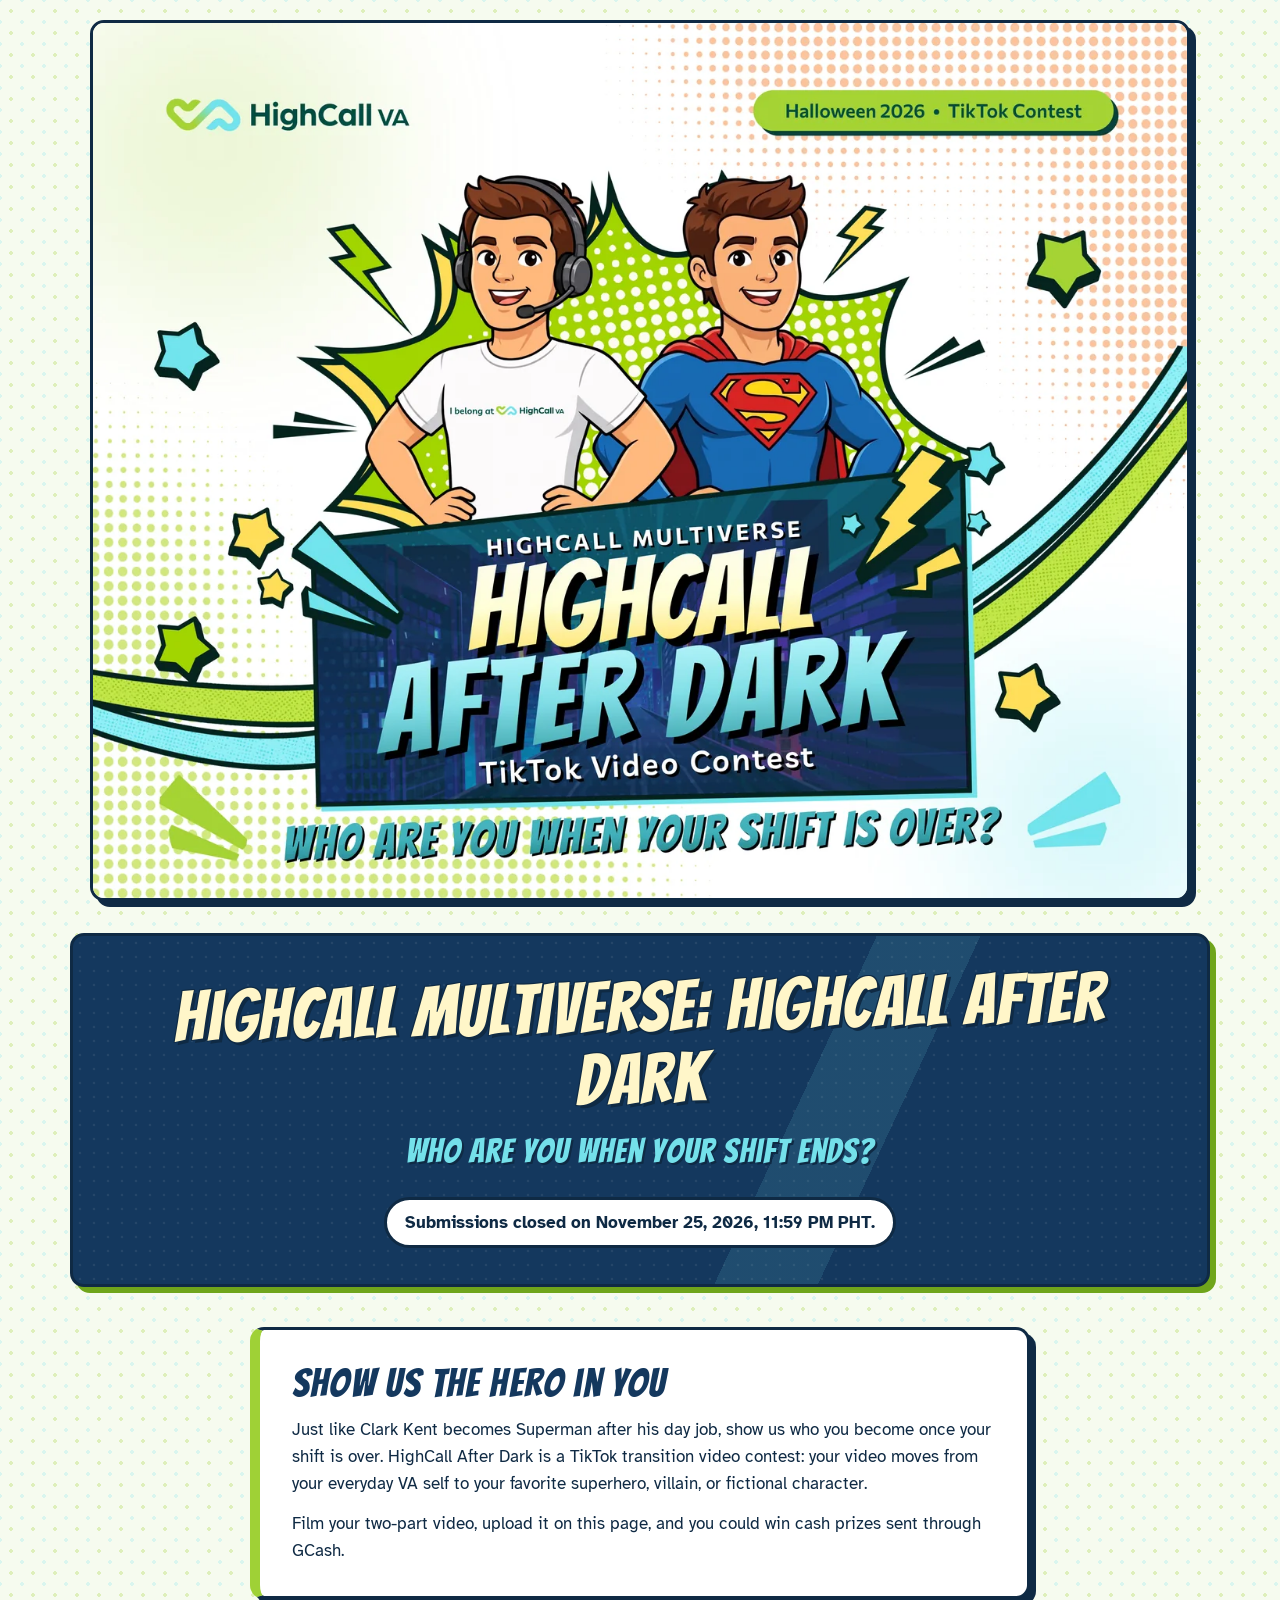
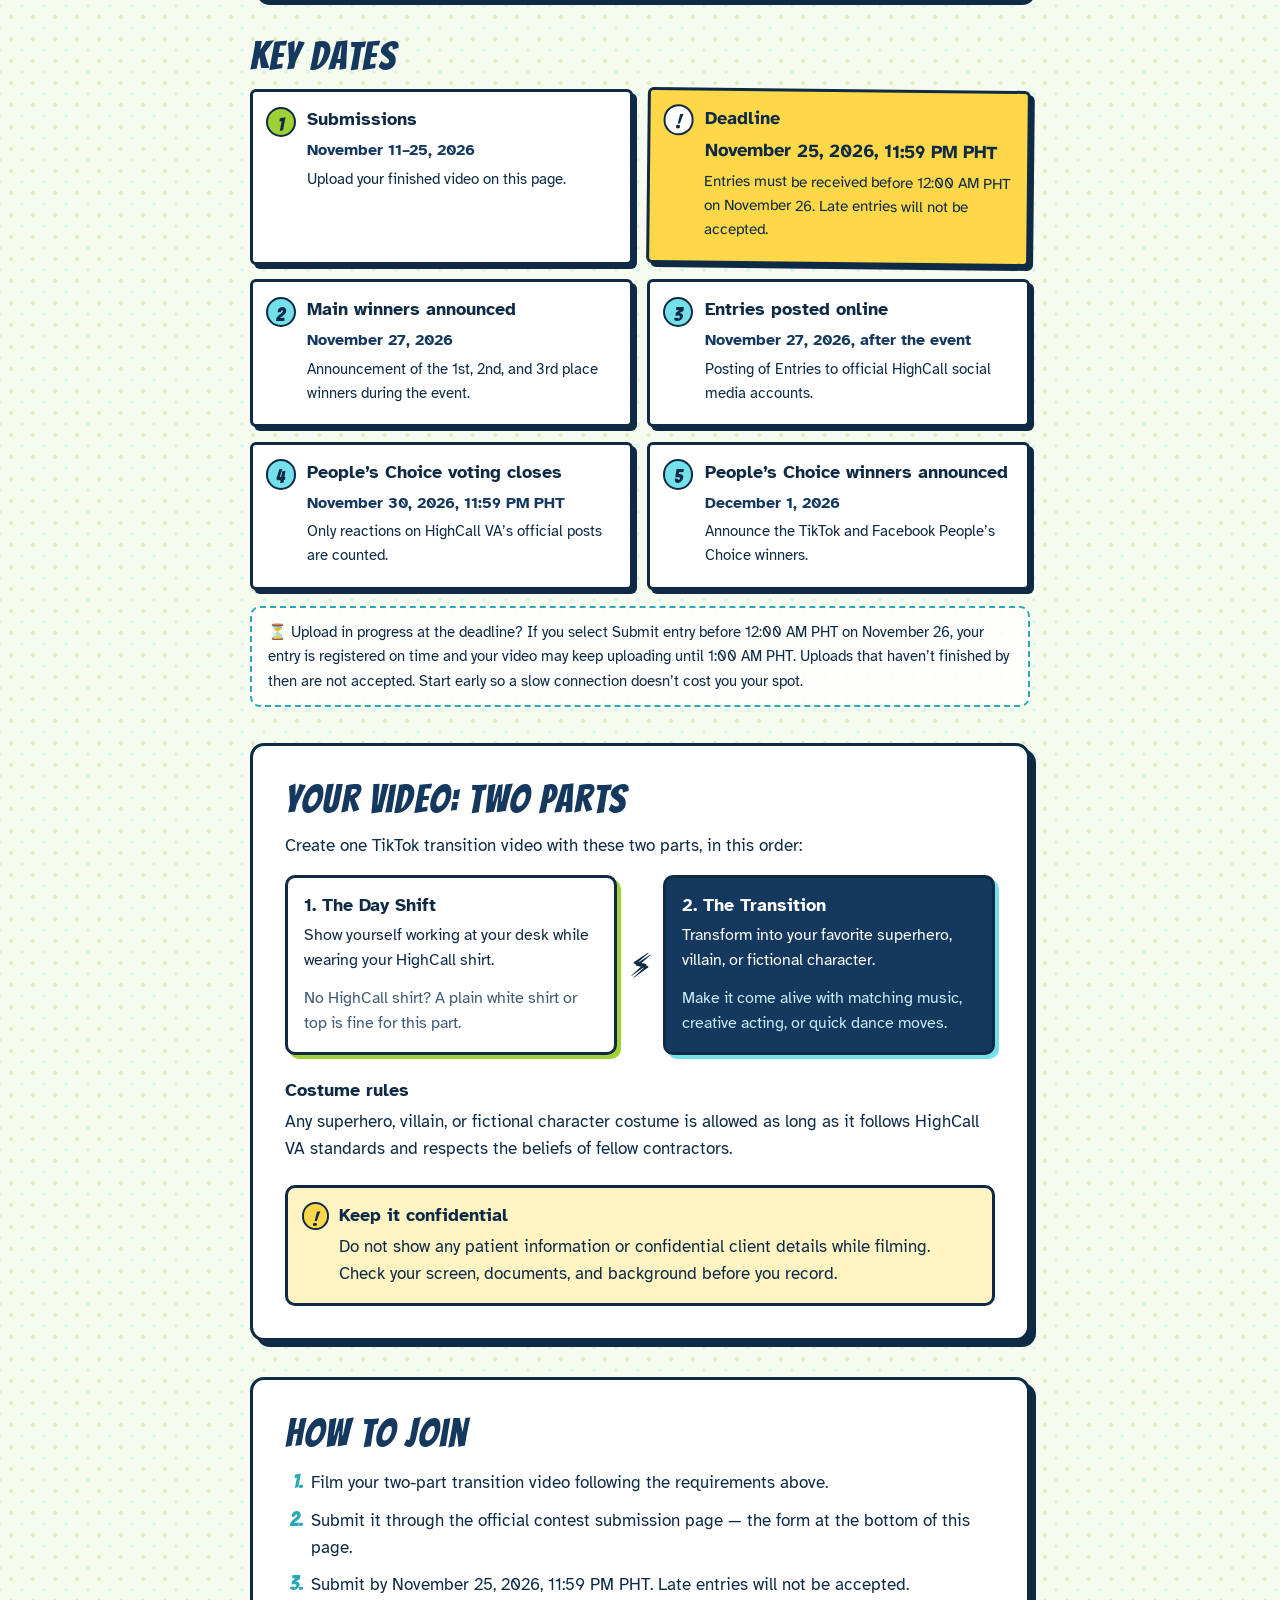
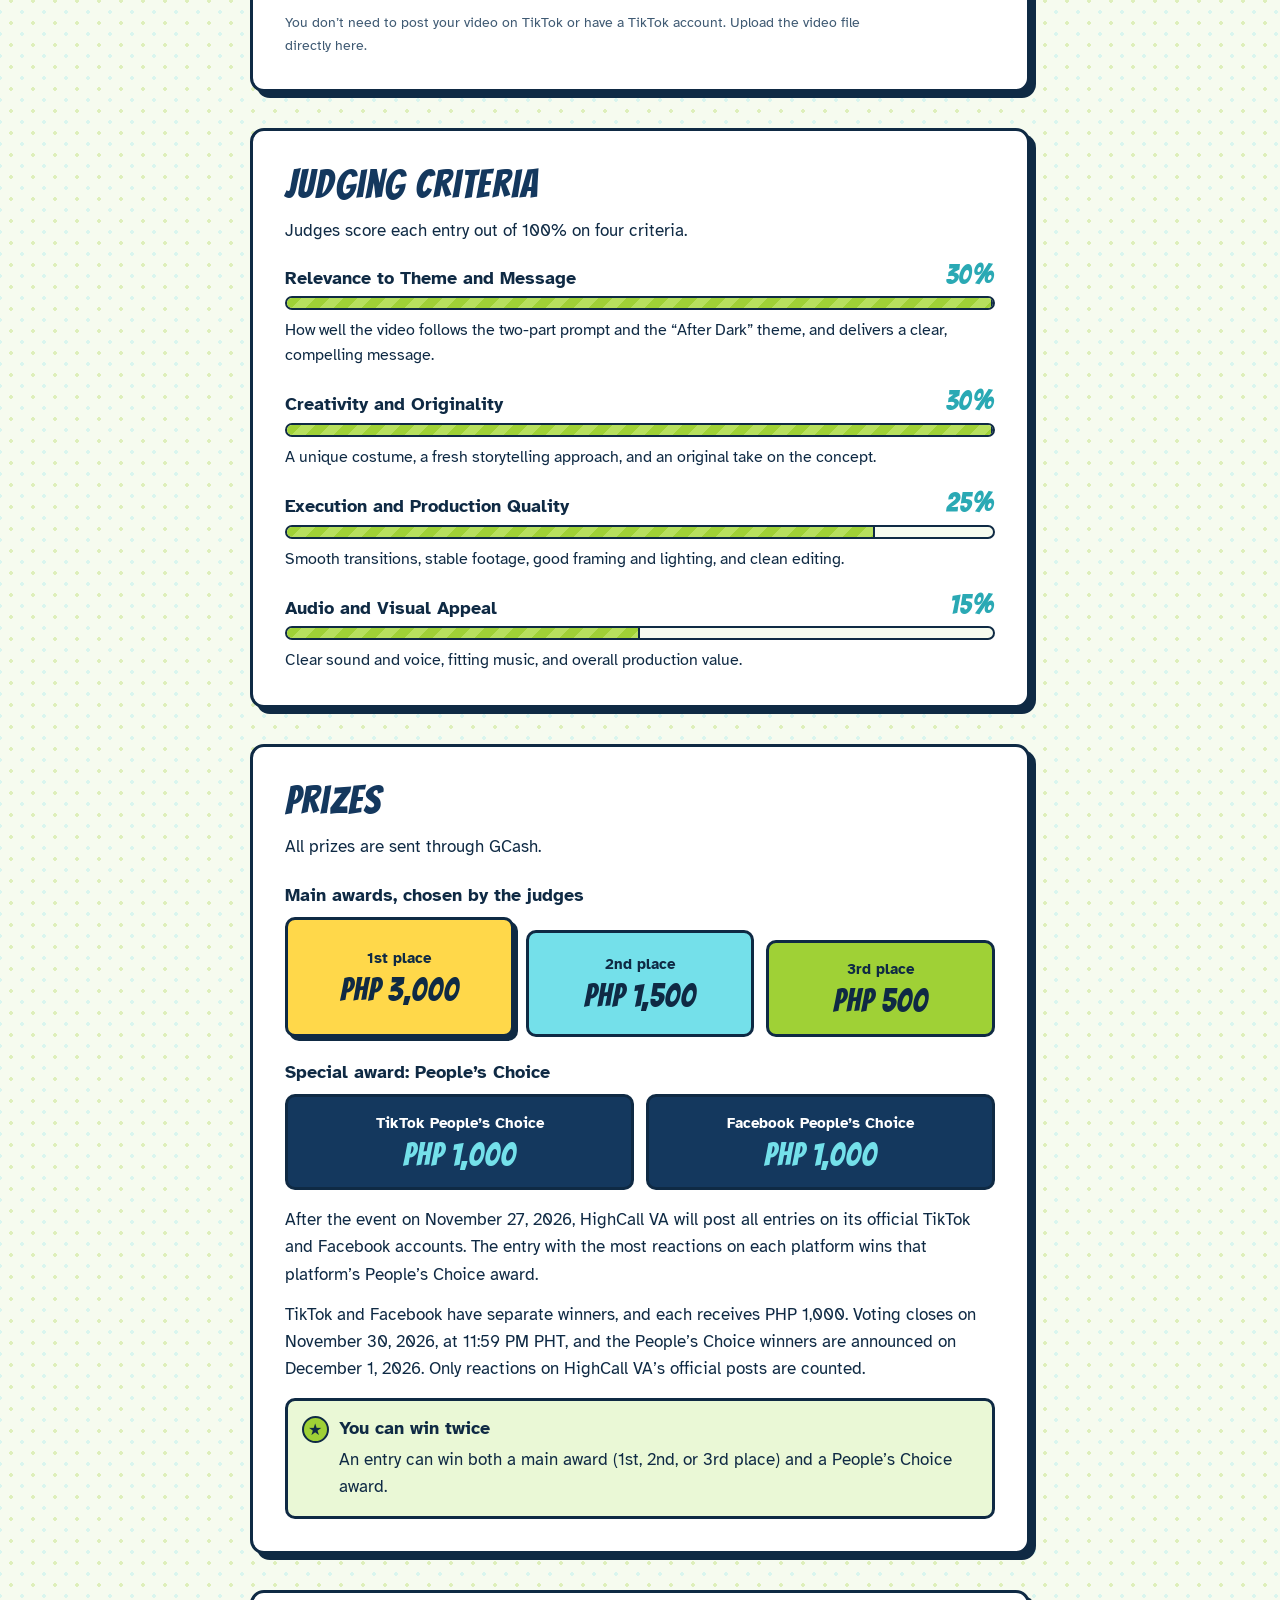
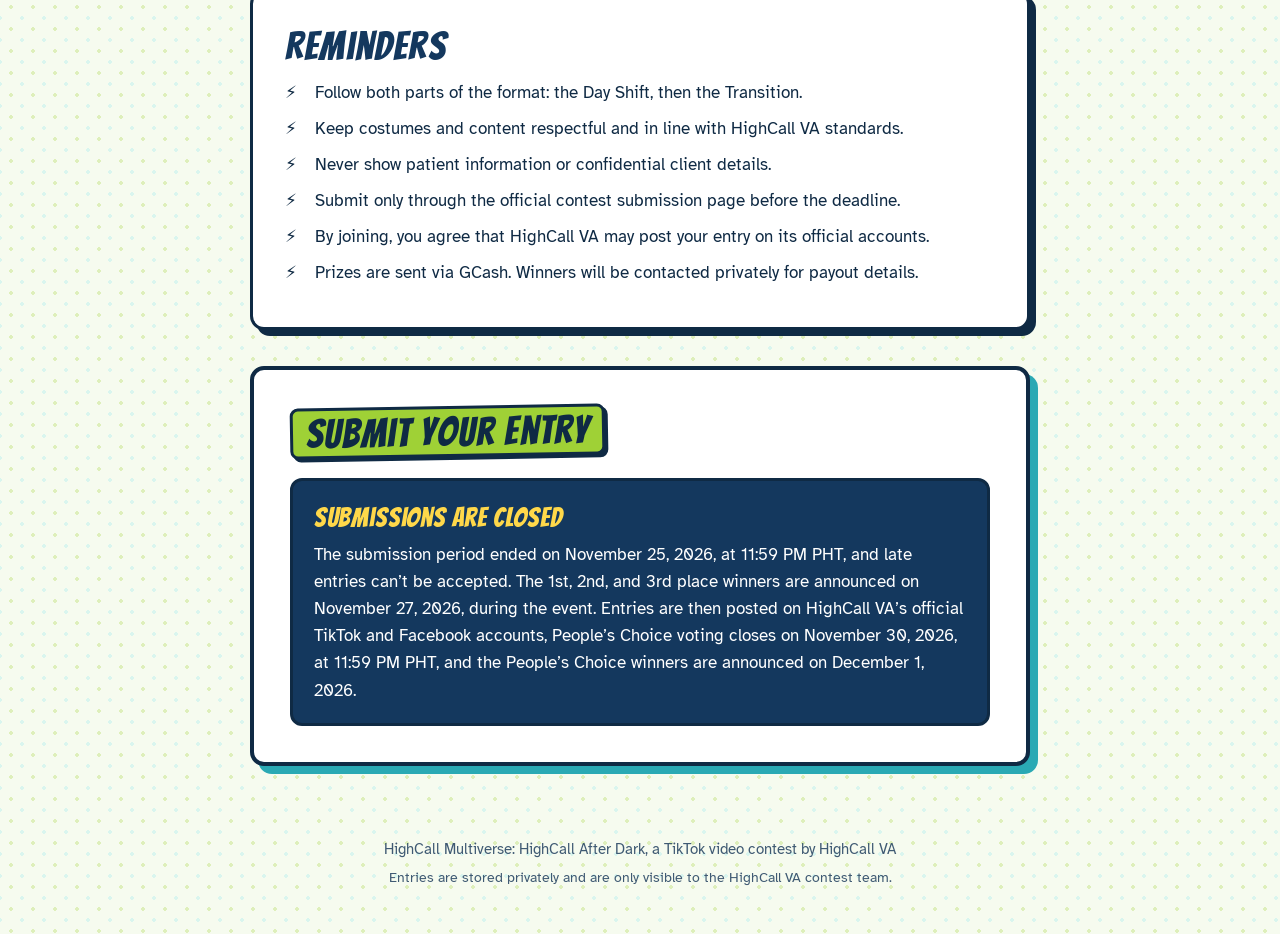
==== commit 03893498: "Revise announcement text for event details Updated phrasing for clarity in event announcements." ====
--- a/index.html
+++ b/index.html
@@ -65,13 +65,13 @@
             <span class="strip-step">2</span>
             <h3>Main winners announced</h3>
             <p class="strip-date">November 27, 2026</p>
-            <p>The 1st, 2nd, and 3rd place winners are announced during the event.</p>
+            <p>Announcement of the 1st, 2nd, and 3rd place winners during the event.</p>
           </li>
           <li class="strip-panel">
             <span class="strip-step">3</span>
             <h3>Entries posted online</h3>
             <p class="strip-date">November 27, 2026, after the event</p>
-            <p>Entries are posted on HighCall VA’s official TikTok and Facebook accounts.</p>
+            <p>Posting of Entries to official HighCall social media accounts.</p>
           </li>
           <li class="strip-panel">
             <span class="strip-step">4</span>
@@ -83,7 +83,7 @@
             <span class="strip-step">5</span>
             <h3>People’s Choice winners announced</h3>
             <p class="strip-date">December 1, 2026</p>
-            <p>The TikTok and Facebook People’s Choice winners are announced.</p>
+            <p>Announce the TikTok and Facebook People’s Choice winners.</p>
           </li>
         </ol>
         <p class="note" id="grace-note">Upload in progress at the deadline? <span id="grace-text">If your entry is registered on this page before 12:00 AM PHT on November 26, the upload is allowed to finish for a short time after midnight. Start early so a slow connection doesn’t cost you your spot.</span></p>
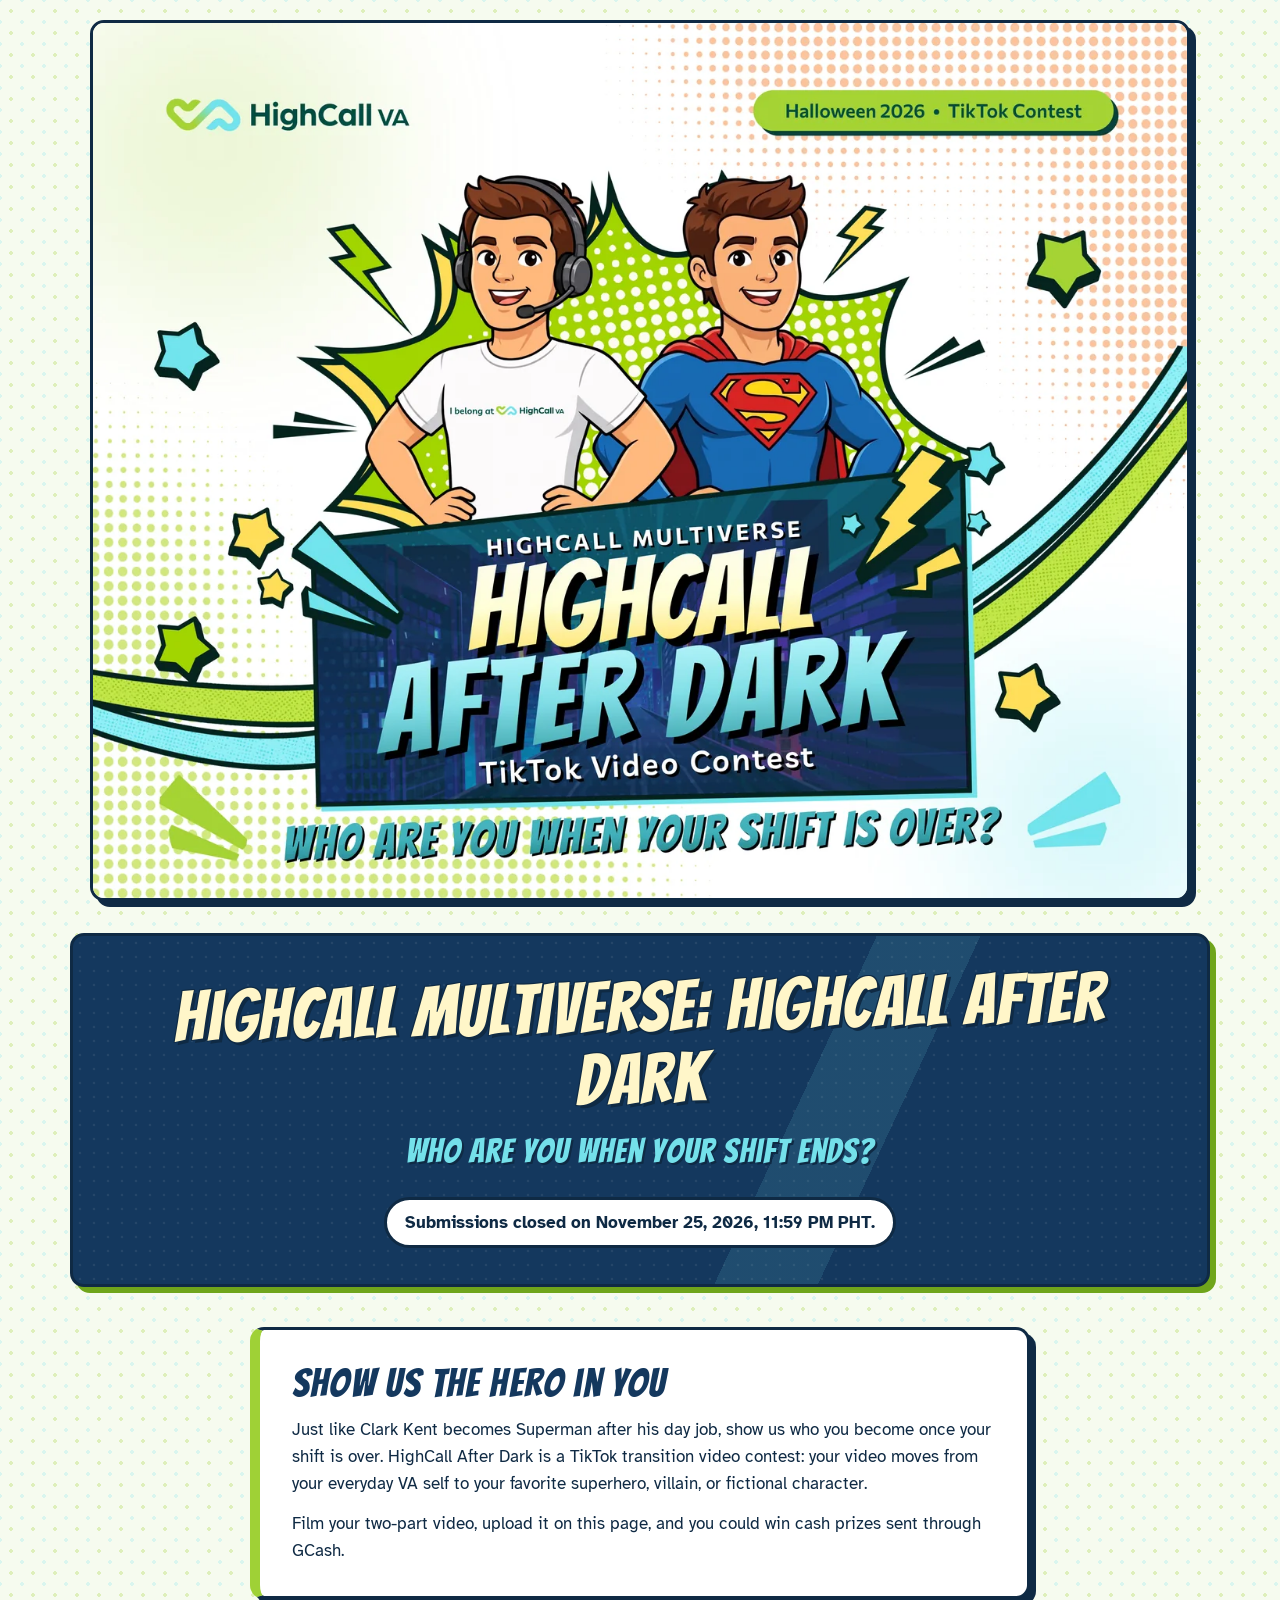
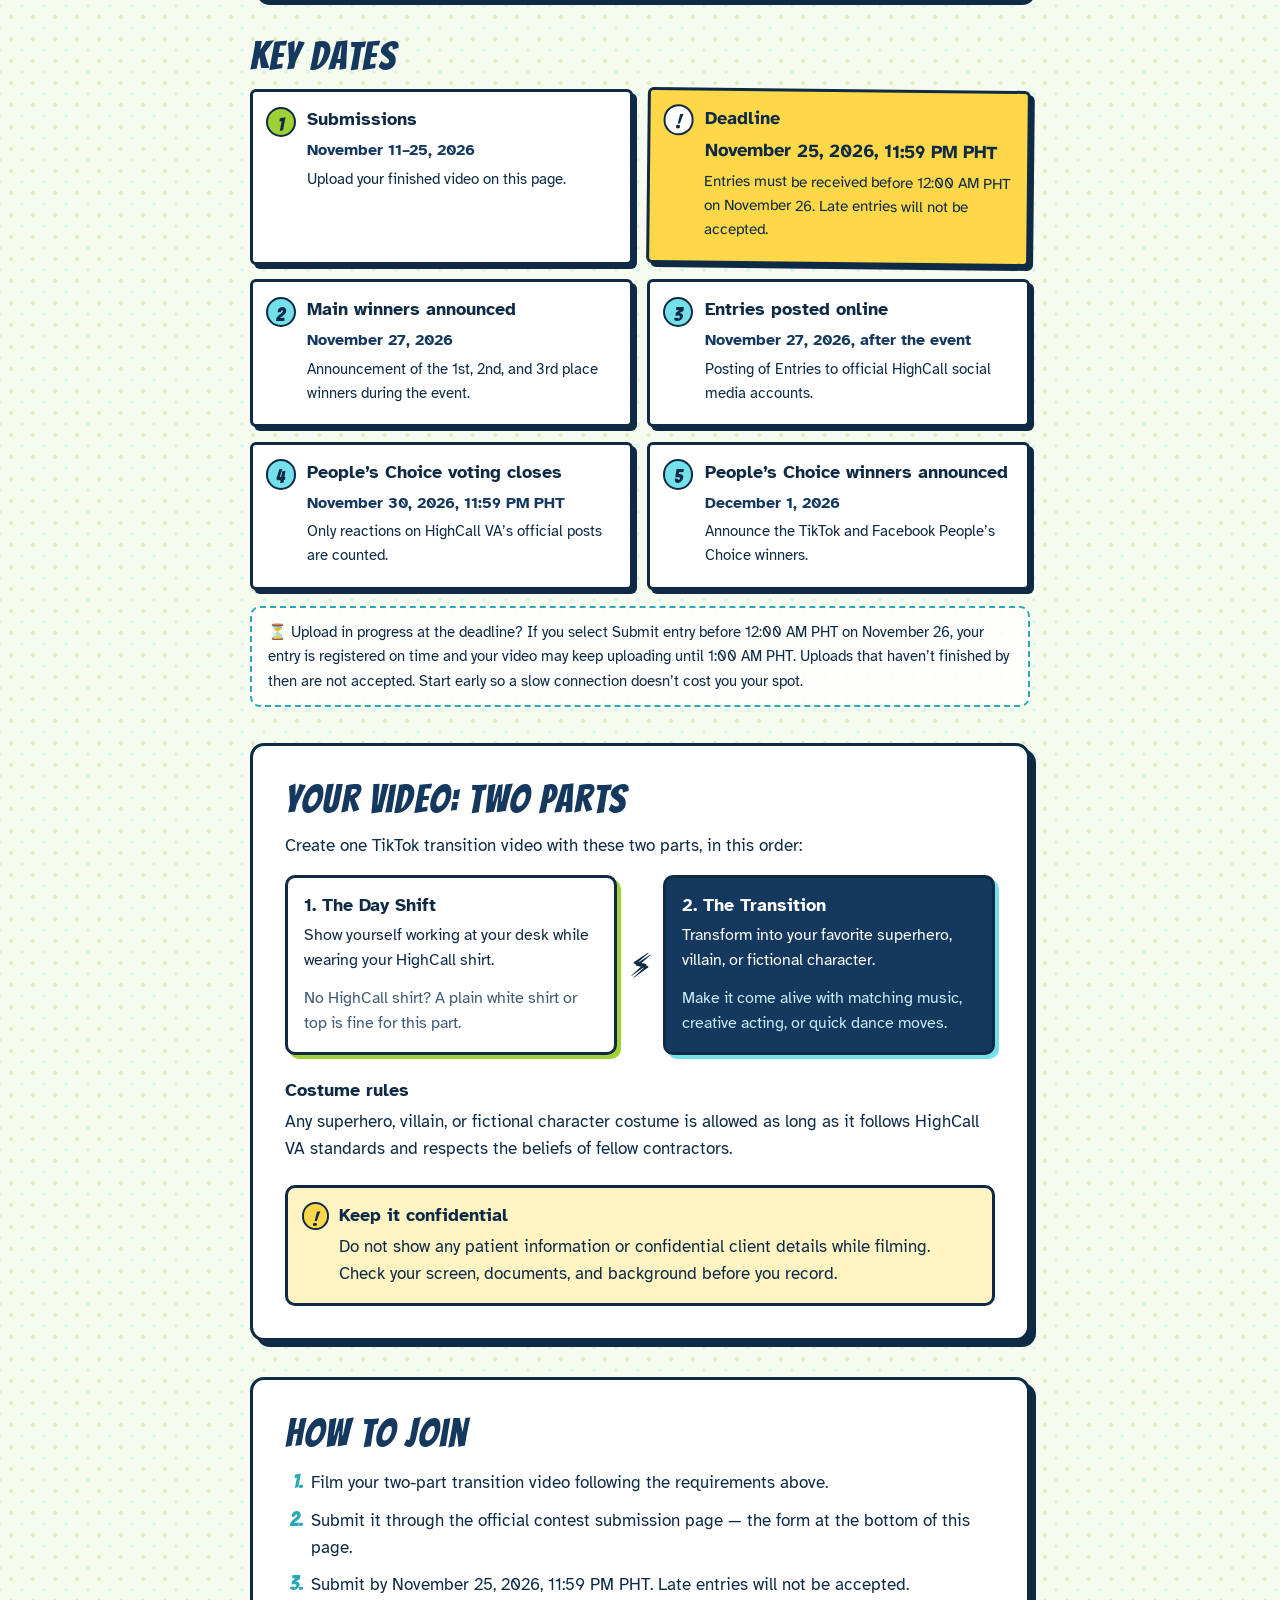
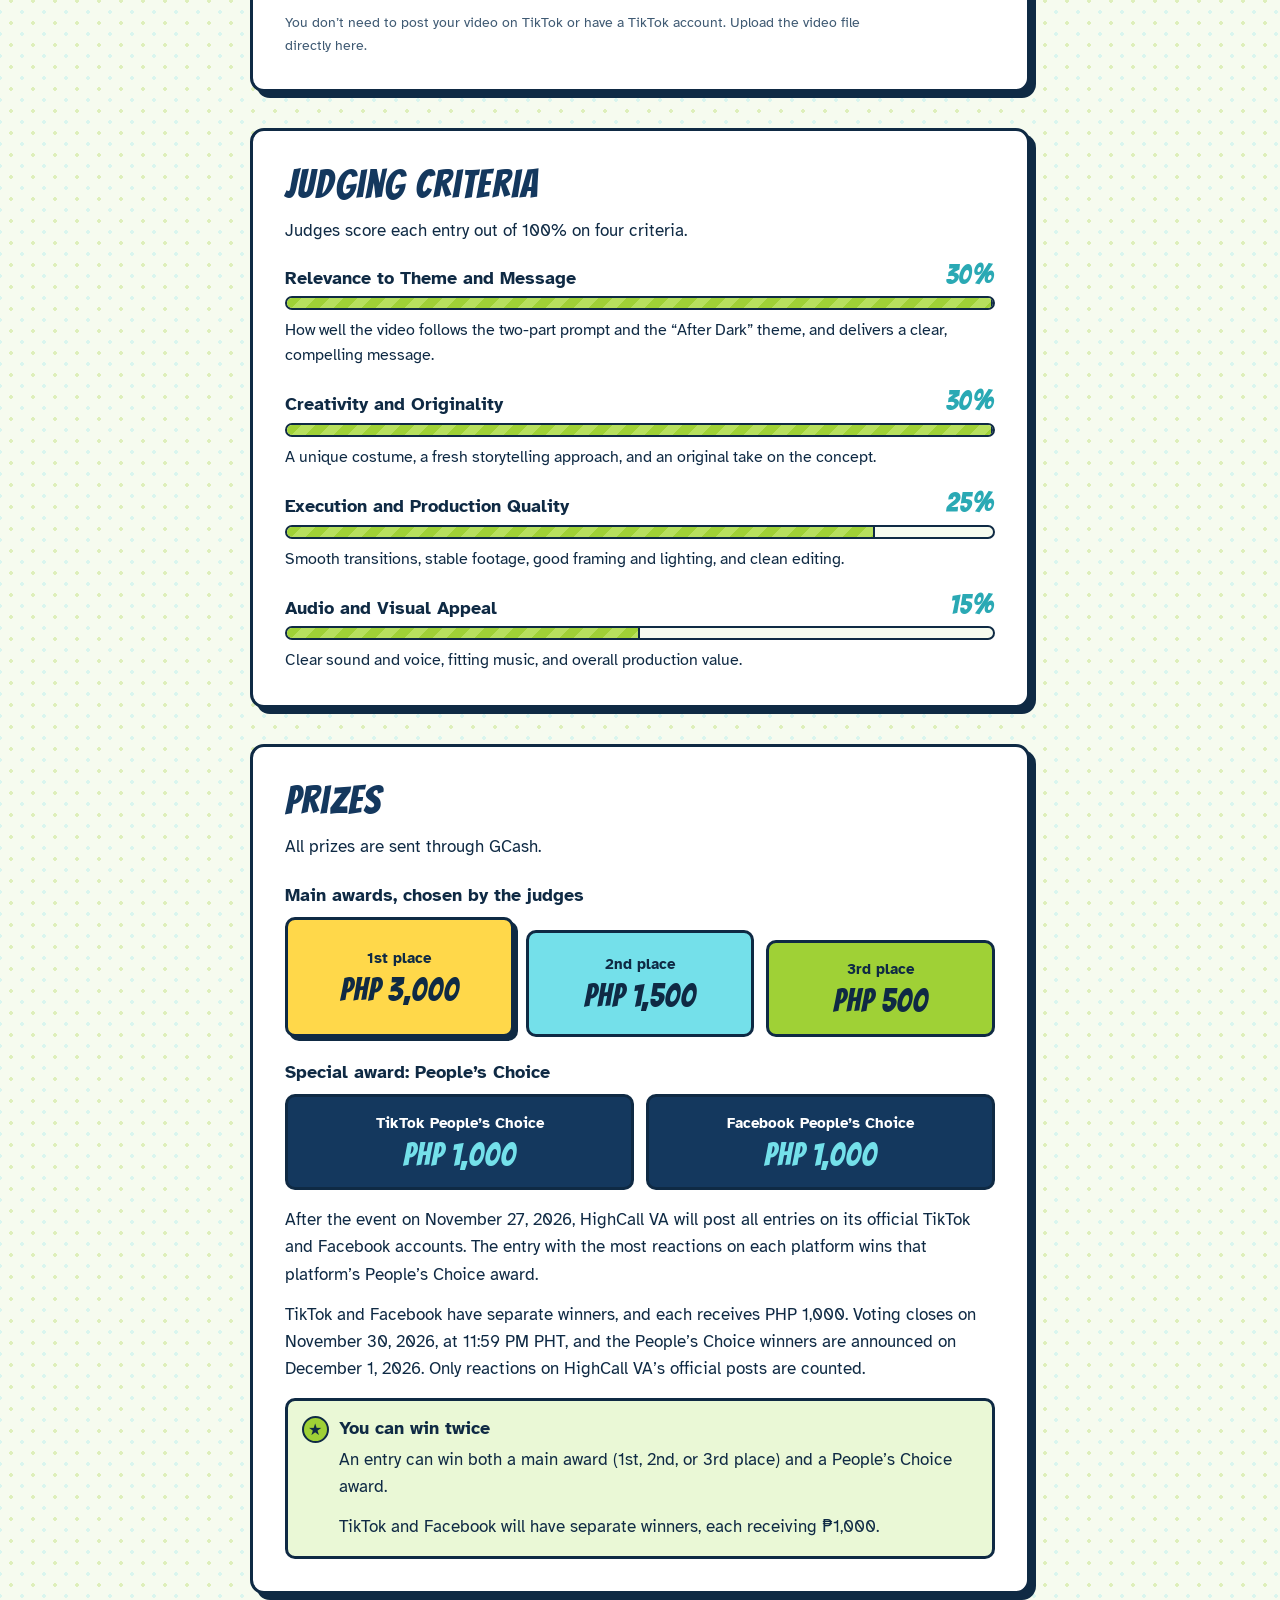
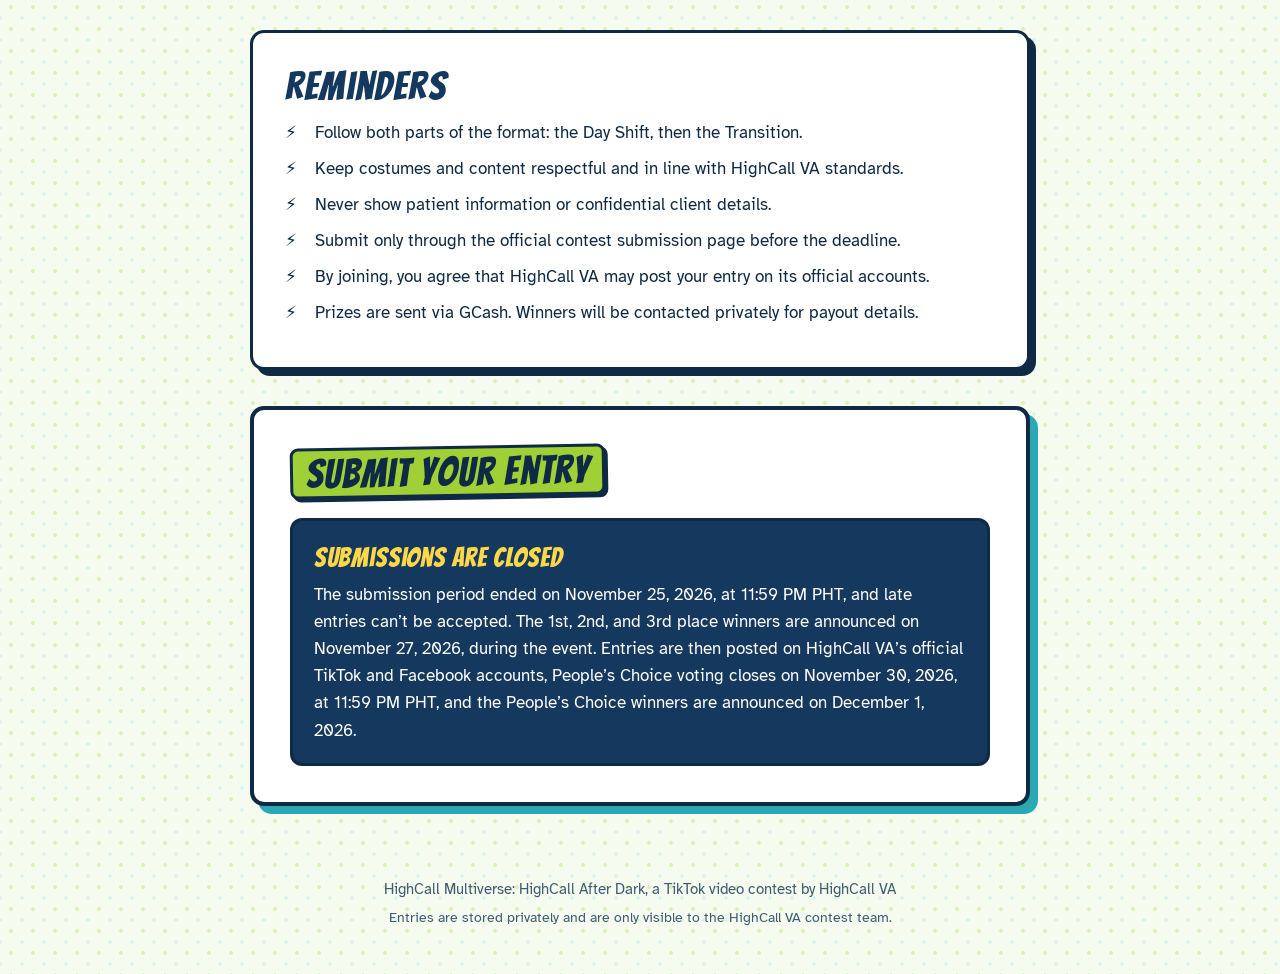
==== commit a3c23452: "Clarify prize details for TikTok and Facebook winners" ====
--- a/index.html
+++ b/index.html
@@ -172,6 +172,7 @@
         <div class="callout callout-tip" role="note">
           <h3>You can win twice</h3>
           <p>An entry can win both a main award (1st, 2nd, or 3rd place) and a People’s Choice award.</p>
+           <p>TikTok and Facebook will have separate winners, each receiving ₱1,000.</p>
         </div>
       </section>
 
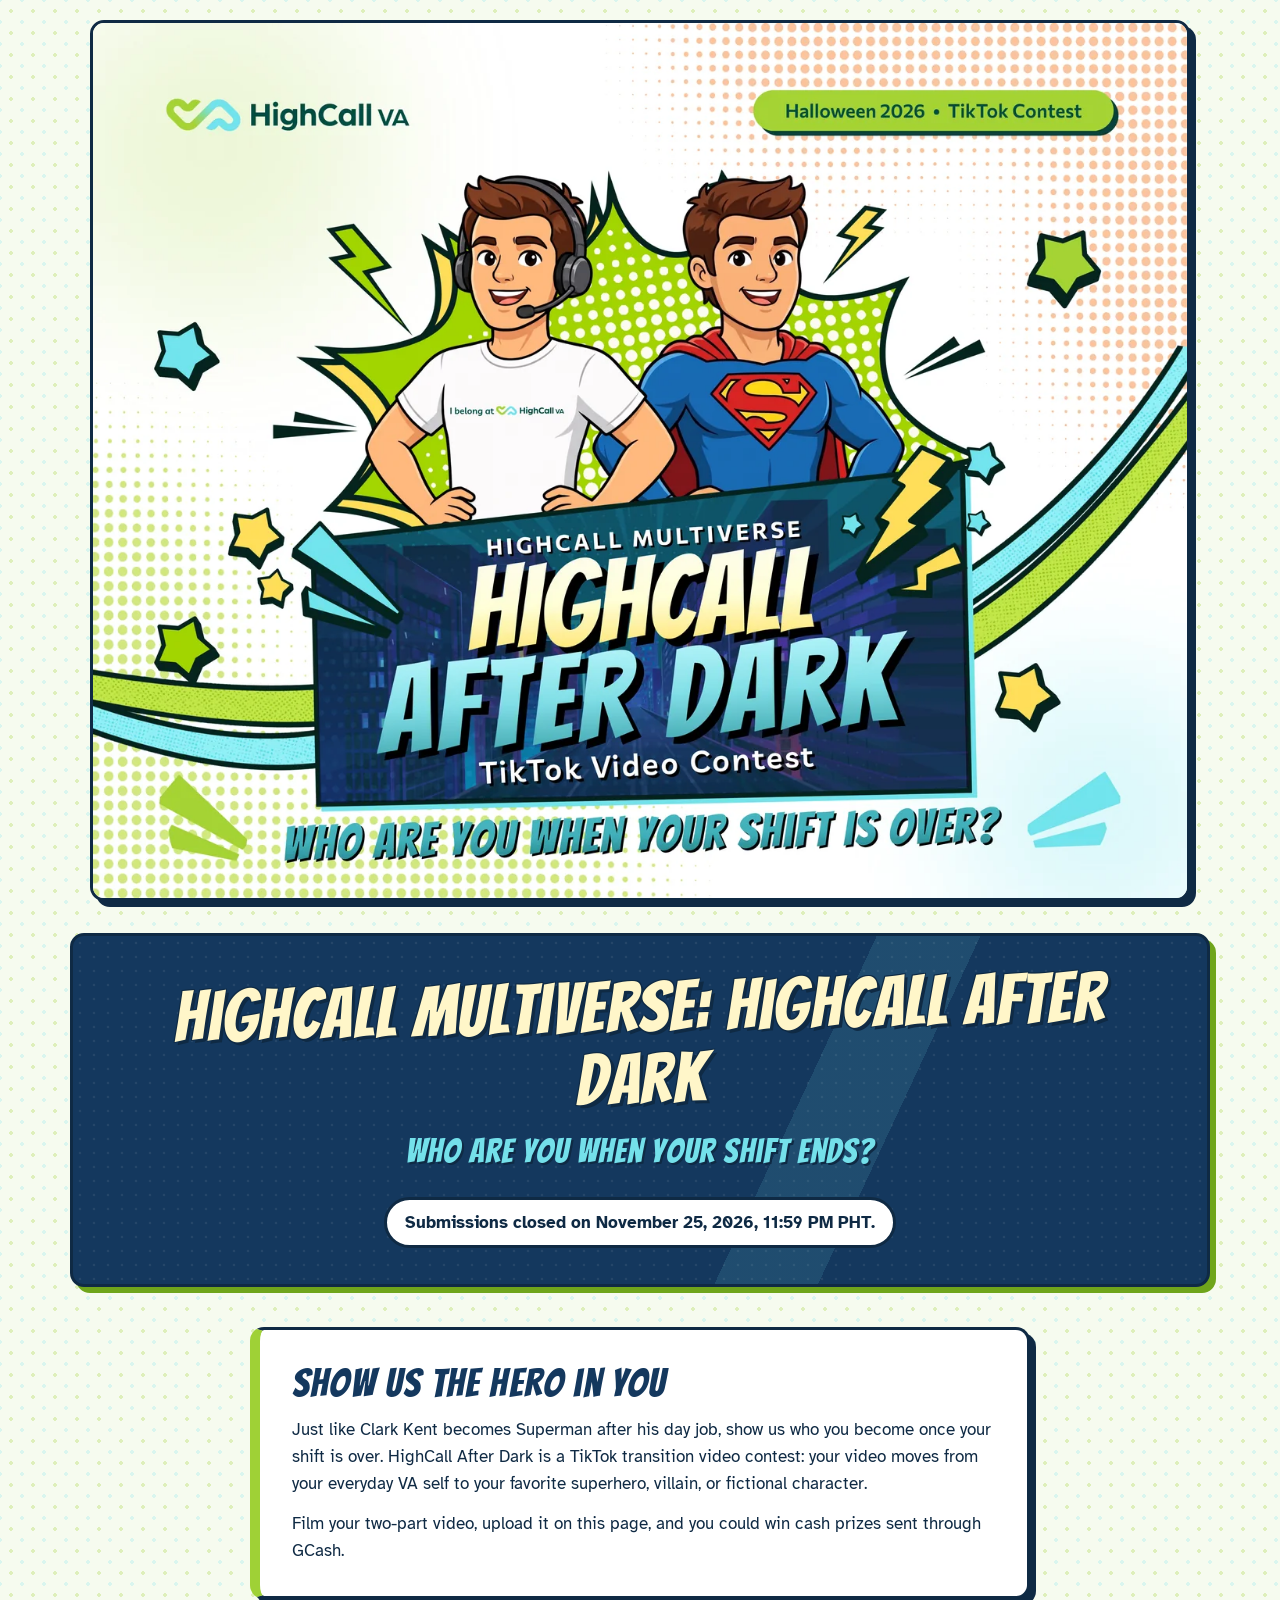
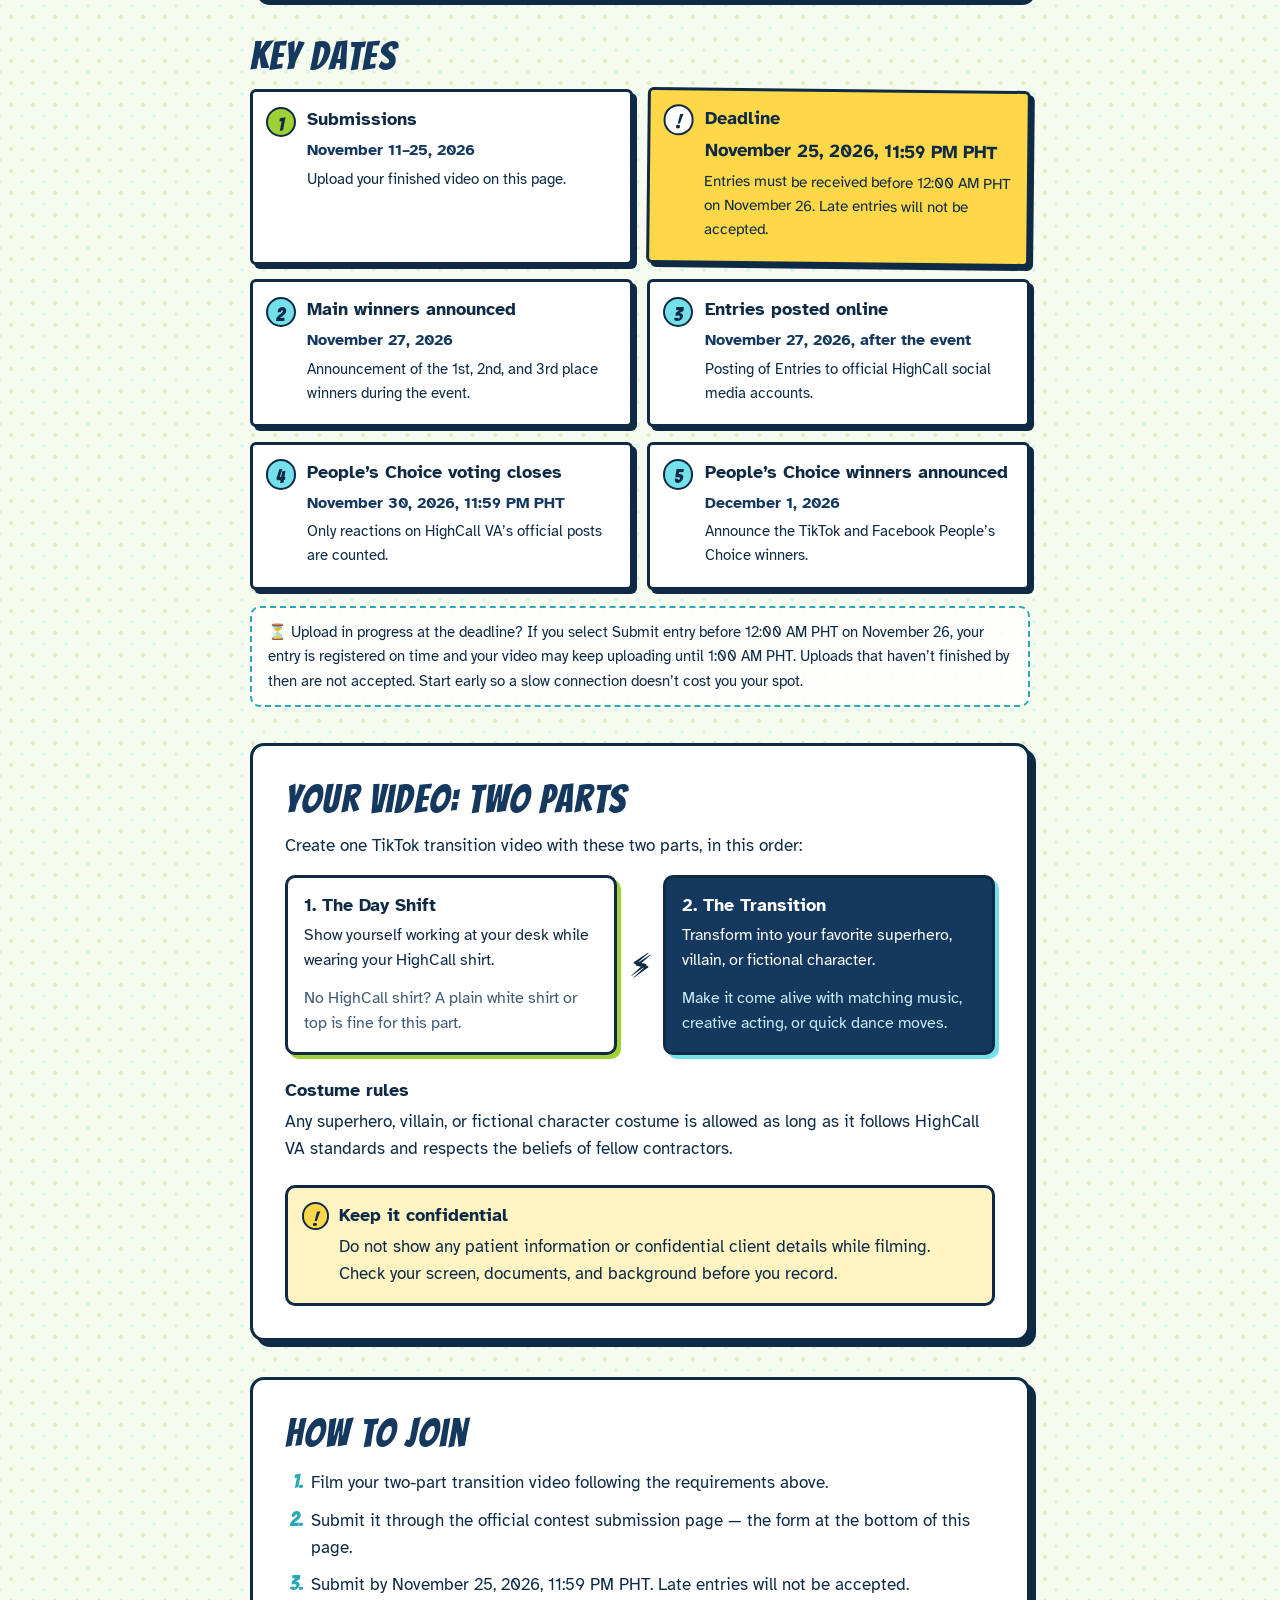
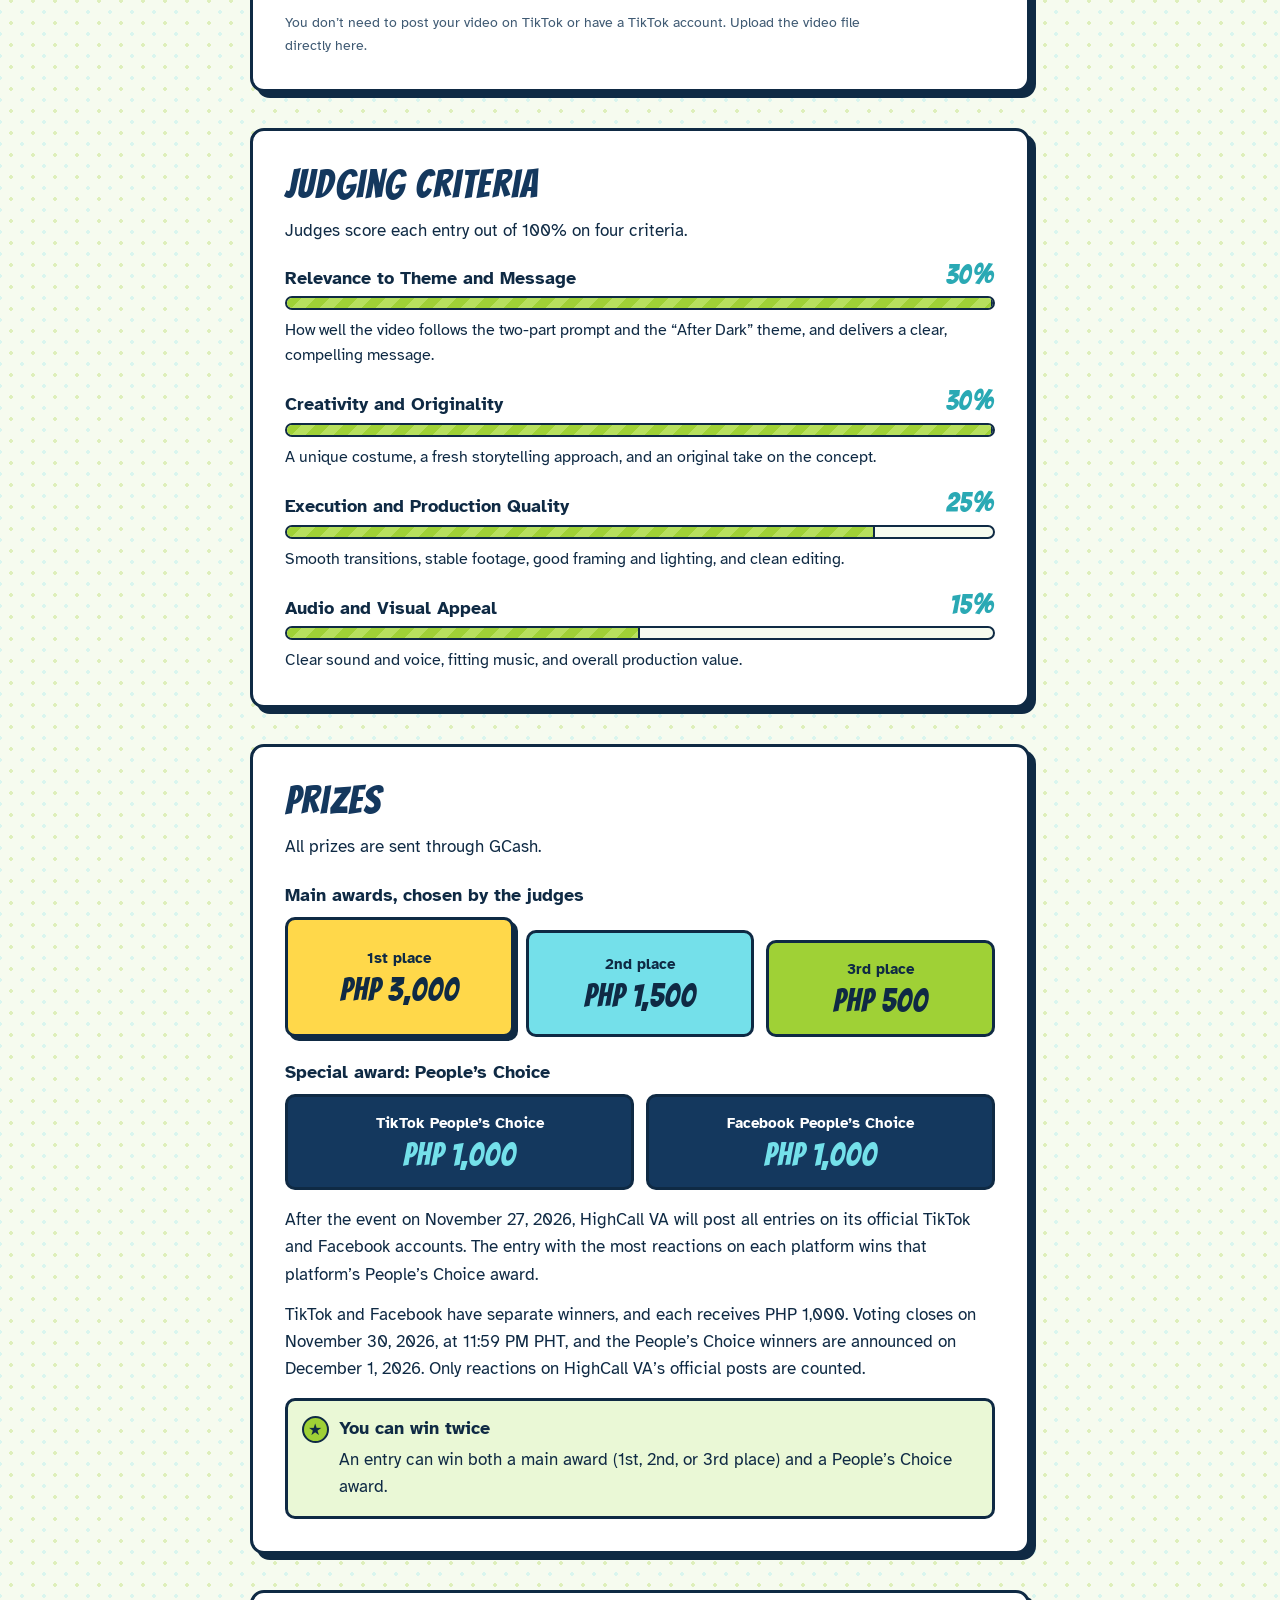
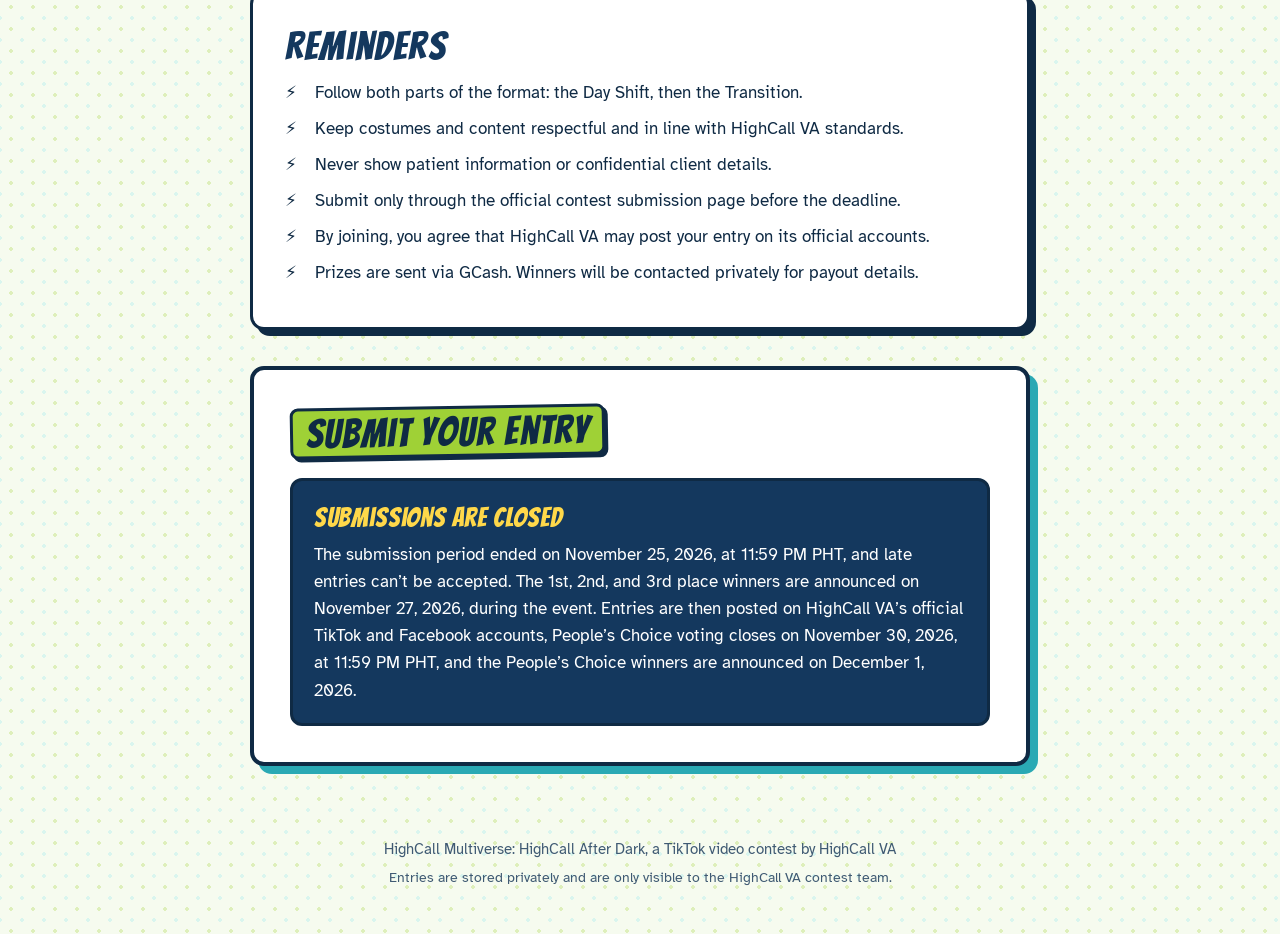
==== commit 221babda: "Update index.html" ====
--- a/index.html
+++ b/index.html
@@ -172,7 +172,6 @@
         <div class="callout callout-tip" role="note">
           <h3>You can win twice</h3>
           <p>An entry can win both a main award (1st, 2nd, or 3rd place) and a People’s Choice award.</p>
-           <p>TikTok and Facebook will have separate winners, each receiving ₱1,000.</p>
         </div>
       </section>
 
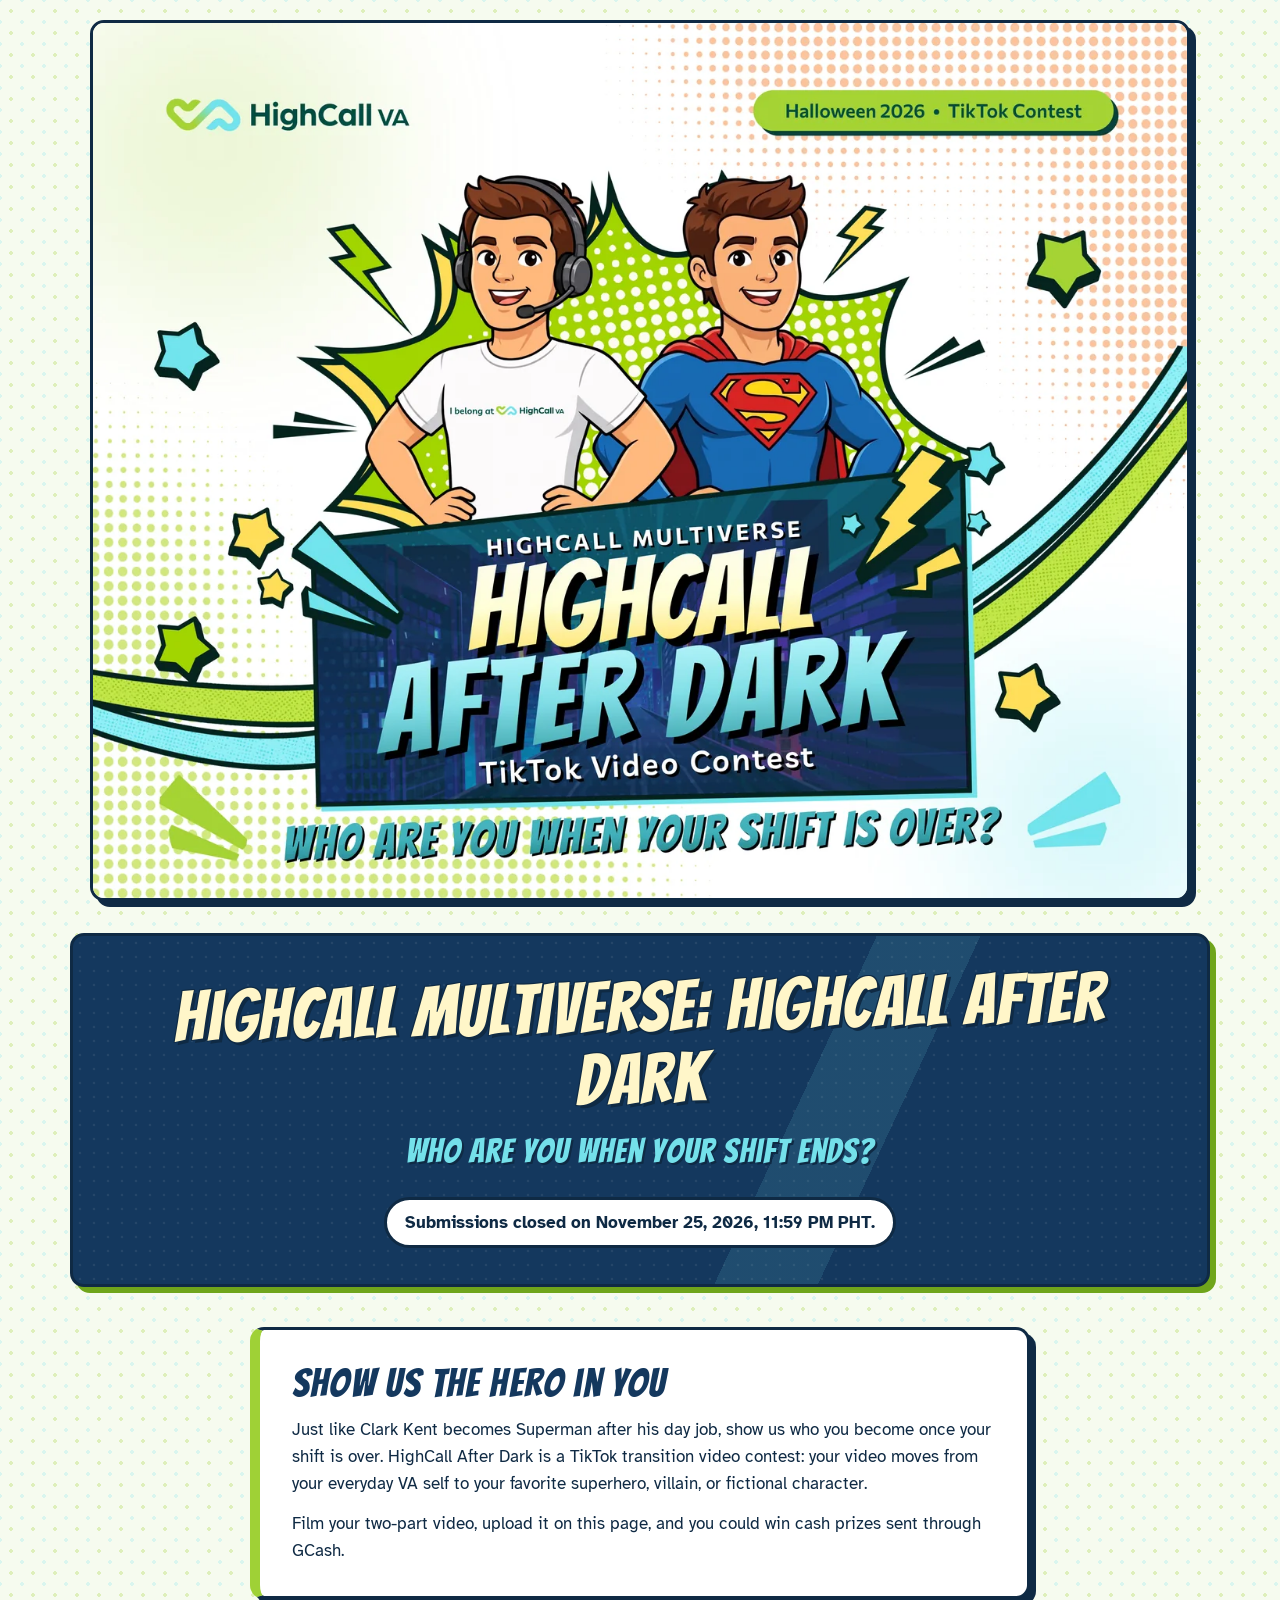
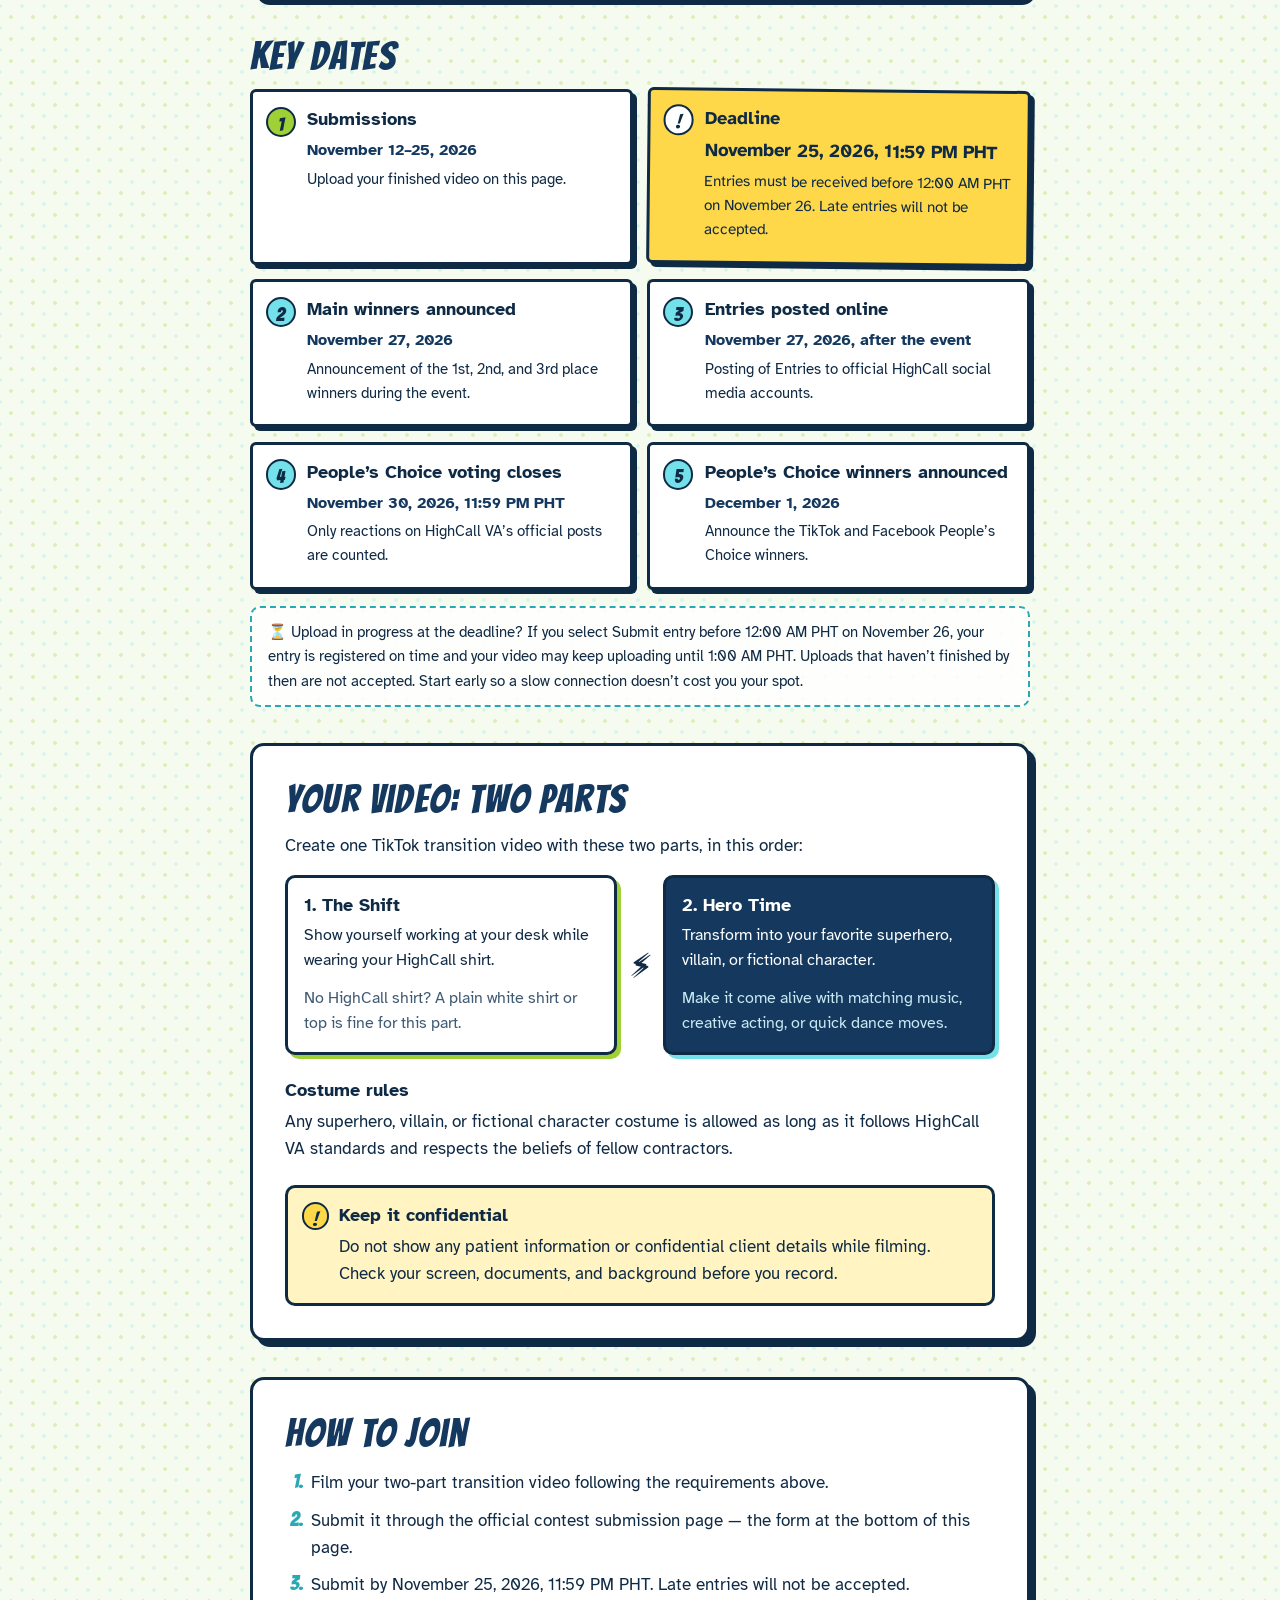
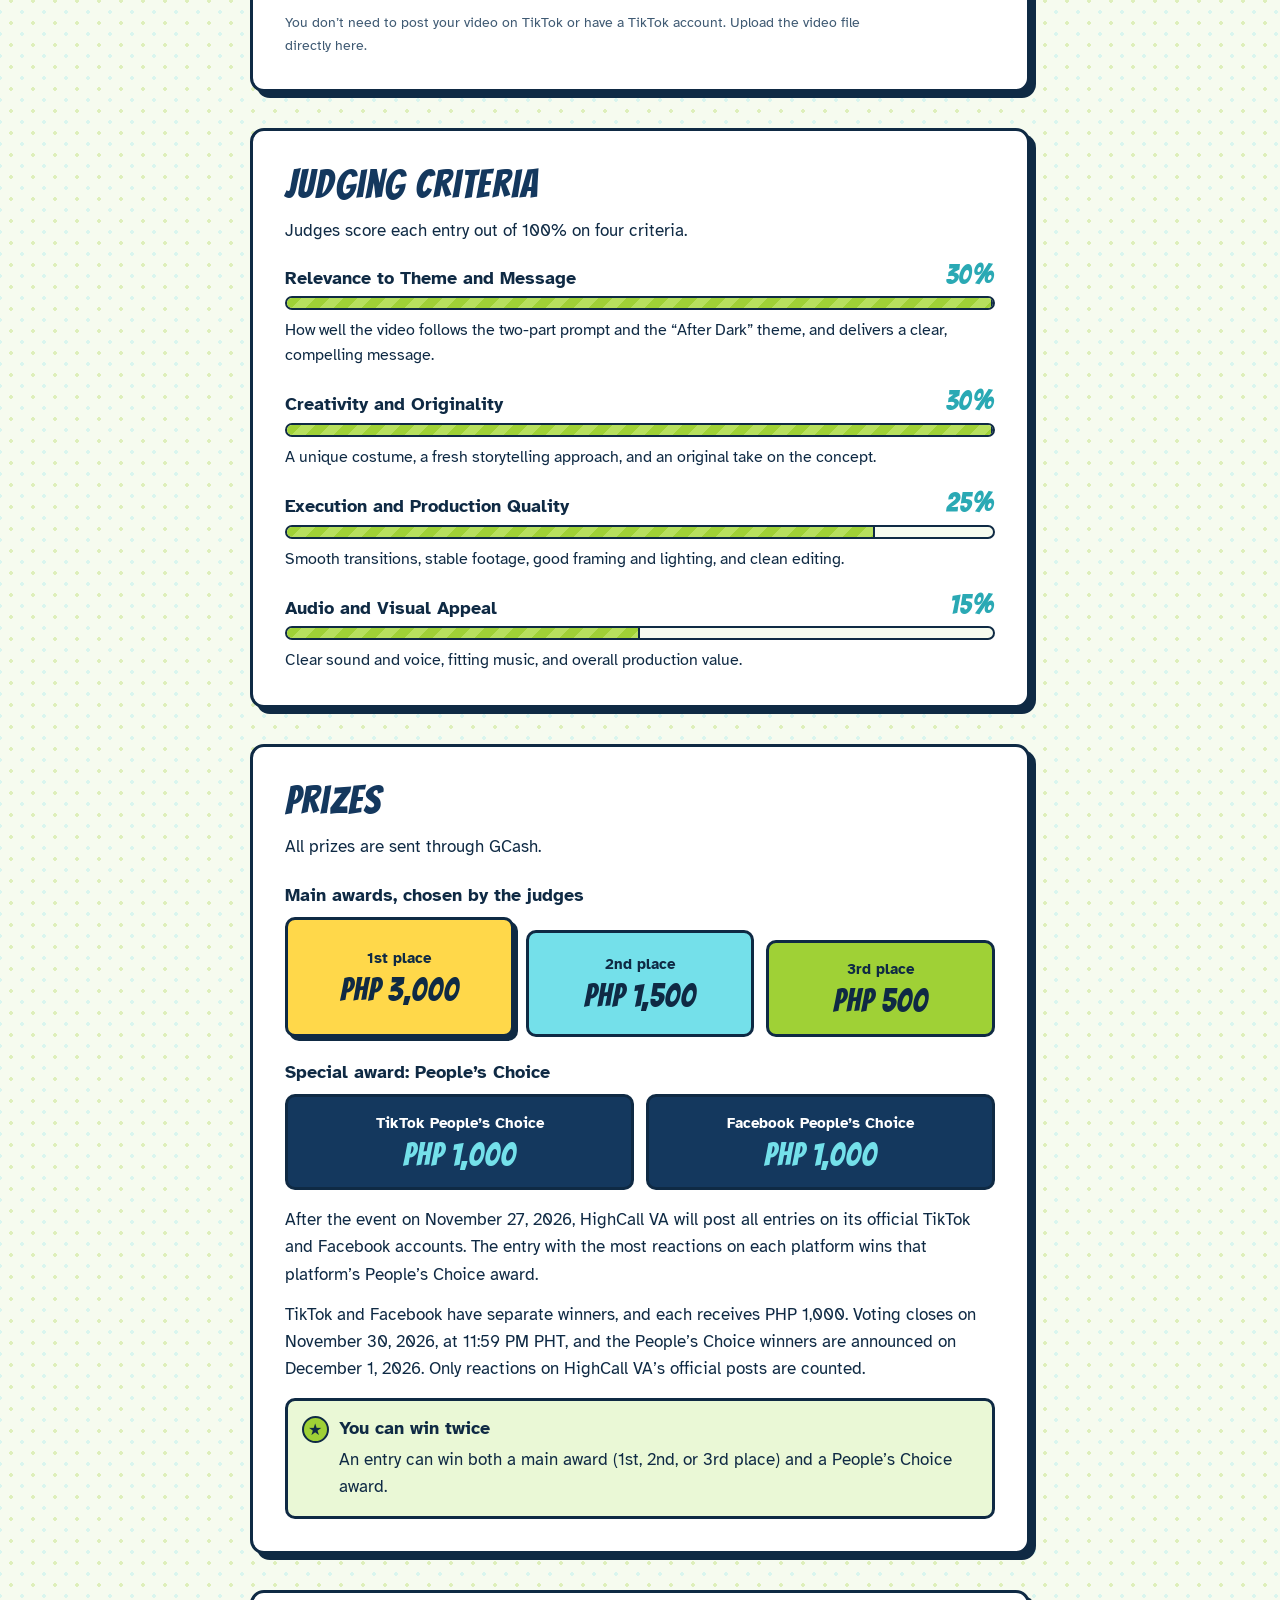
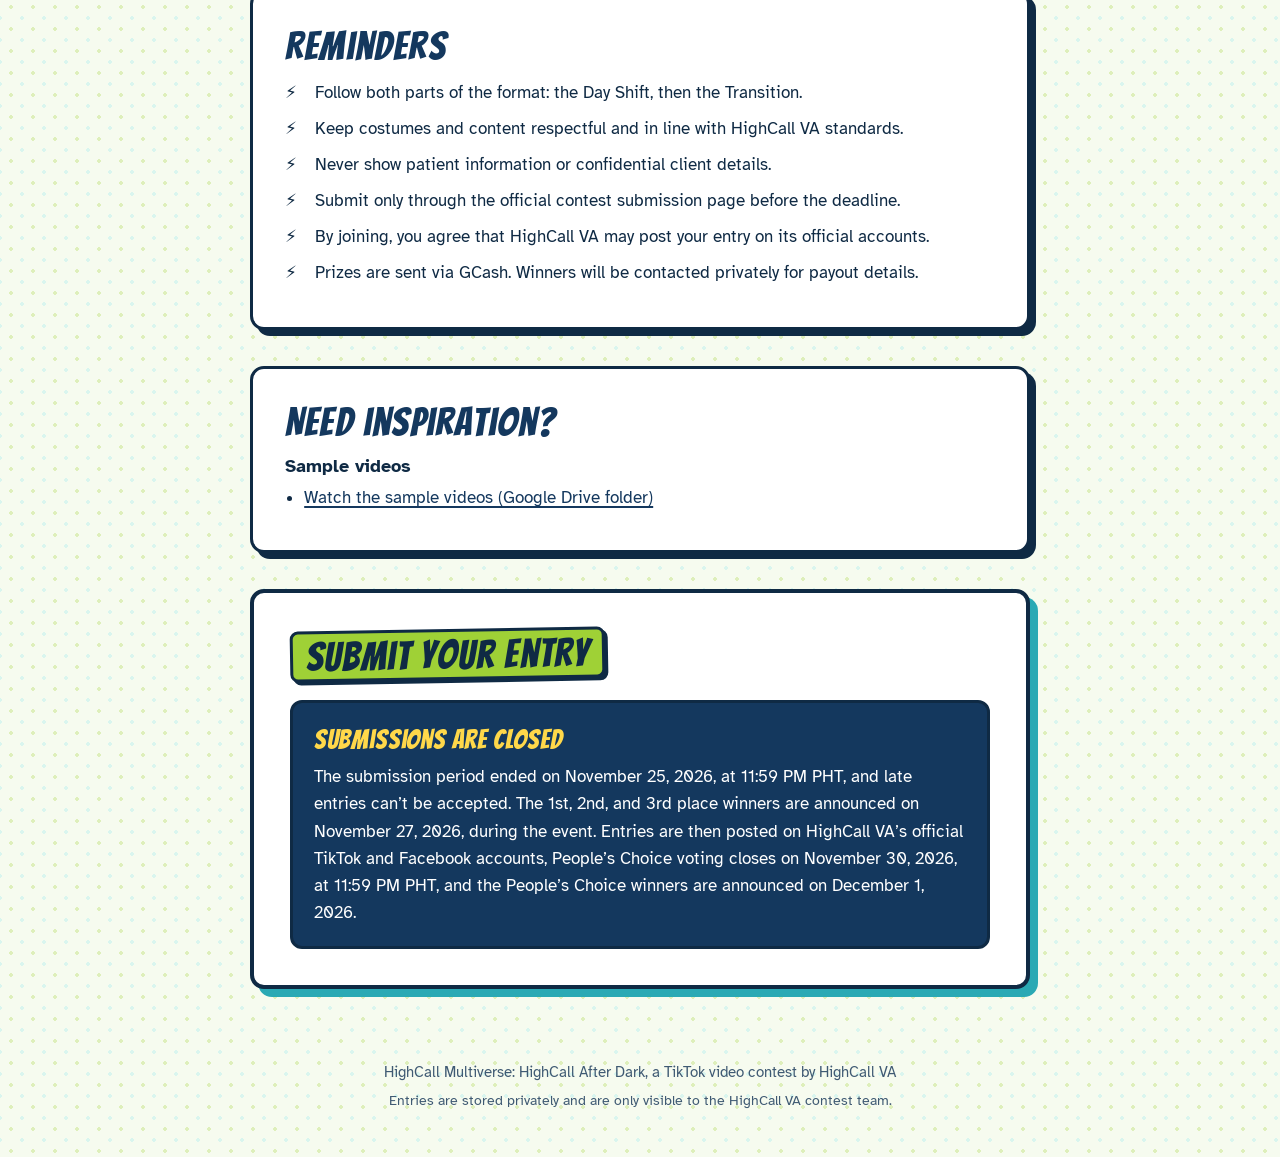
==== commit a48d07e3: "Update index.html" ====
--- a/index.html
+++ b/index.html
@@ -52,7 +52,7 @@
           <li class="strip-panel strip-open">
             <span class="strip-step">1</span>
             <h3>Submissions</h3>
-            <p class="strip-date">November 11–25, 2026</p>
+            <p class="strip-date">November 12–25, 2026</p>
             <p>Upload your finished video on this page.</p>
           </li>
           <li class="strip-panel strip-deadline">
@@ -94,13 +94,13 @@
         <p>Create one TikTok transition video with these two parts, in this order:</p>
         <div class="two-part">
           <div class="part part-day">
-            <h3>1. The Day Shift</h3>
+            <h3>1. The Shift</h3>
             <p>Show yourself working at your desk while wearing your HighCall shirt.</p>
             <p class="small">No HighCall shirt? A plain white shirt or top is fine for this part.</p>
           </div>
           <div class="part-arrow" aria-hidden="true">⚡</div>
           <div class="part part-night">
-            <h3>2. The Transition</h3>
+            <h3>2. Hero Time </h3>
             <p>Transform into your favorite superhero, villain, or fictional character.</p>
             <p class="small">Make it come alive with matching music, creative acting, or quick dance moves.</p>
           </div>
@@ -274,6 +274,7 @@
                 <p><strong>Formats:</strong> <span id="lim-formats">MP4 or MOV</span></p>
                 <p><strong>Maximum size:</strong> <span id="lim-size">500 MB</span></p>
                 <p class="small">Use the finished video file from your phone, CapCut, or TikTok’s Save video option.</p>
+                 <p><strong>Duration:</strong> <span id="lim-formats">10-30 seconds</span></p>
               </aside>
             </div>
             <p class="err" id="video-err"></p>
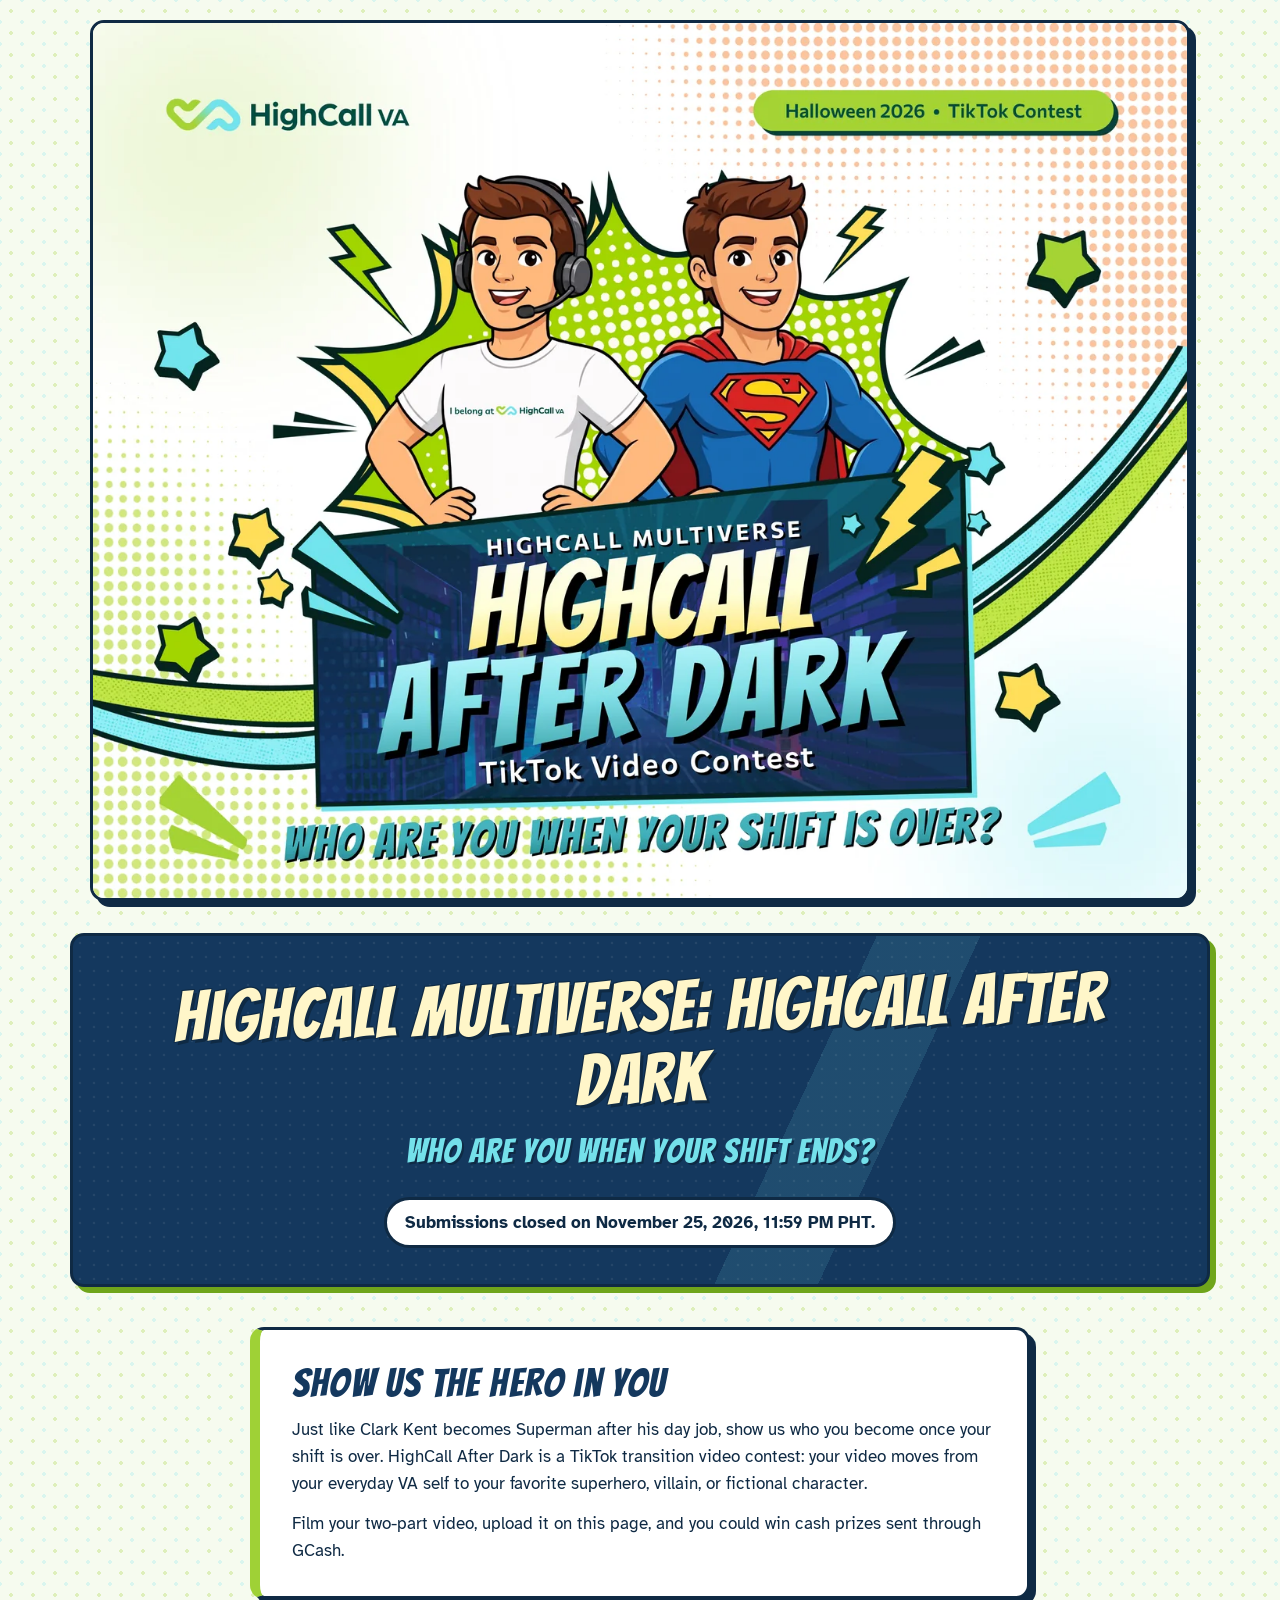
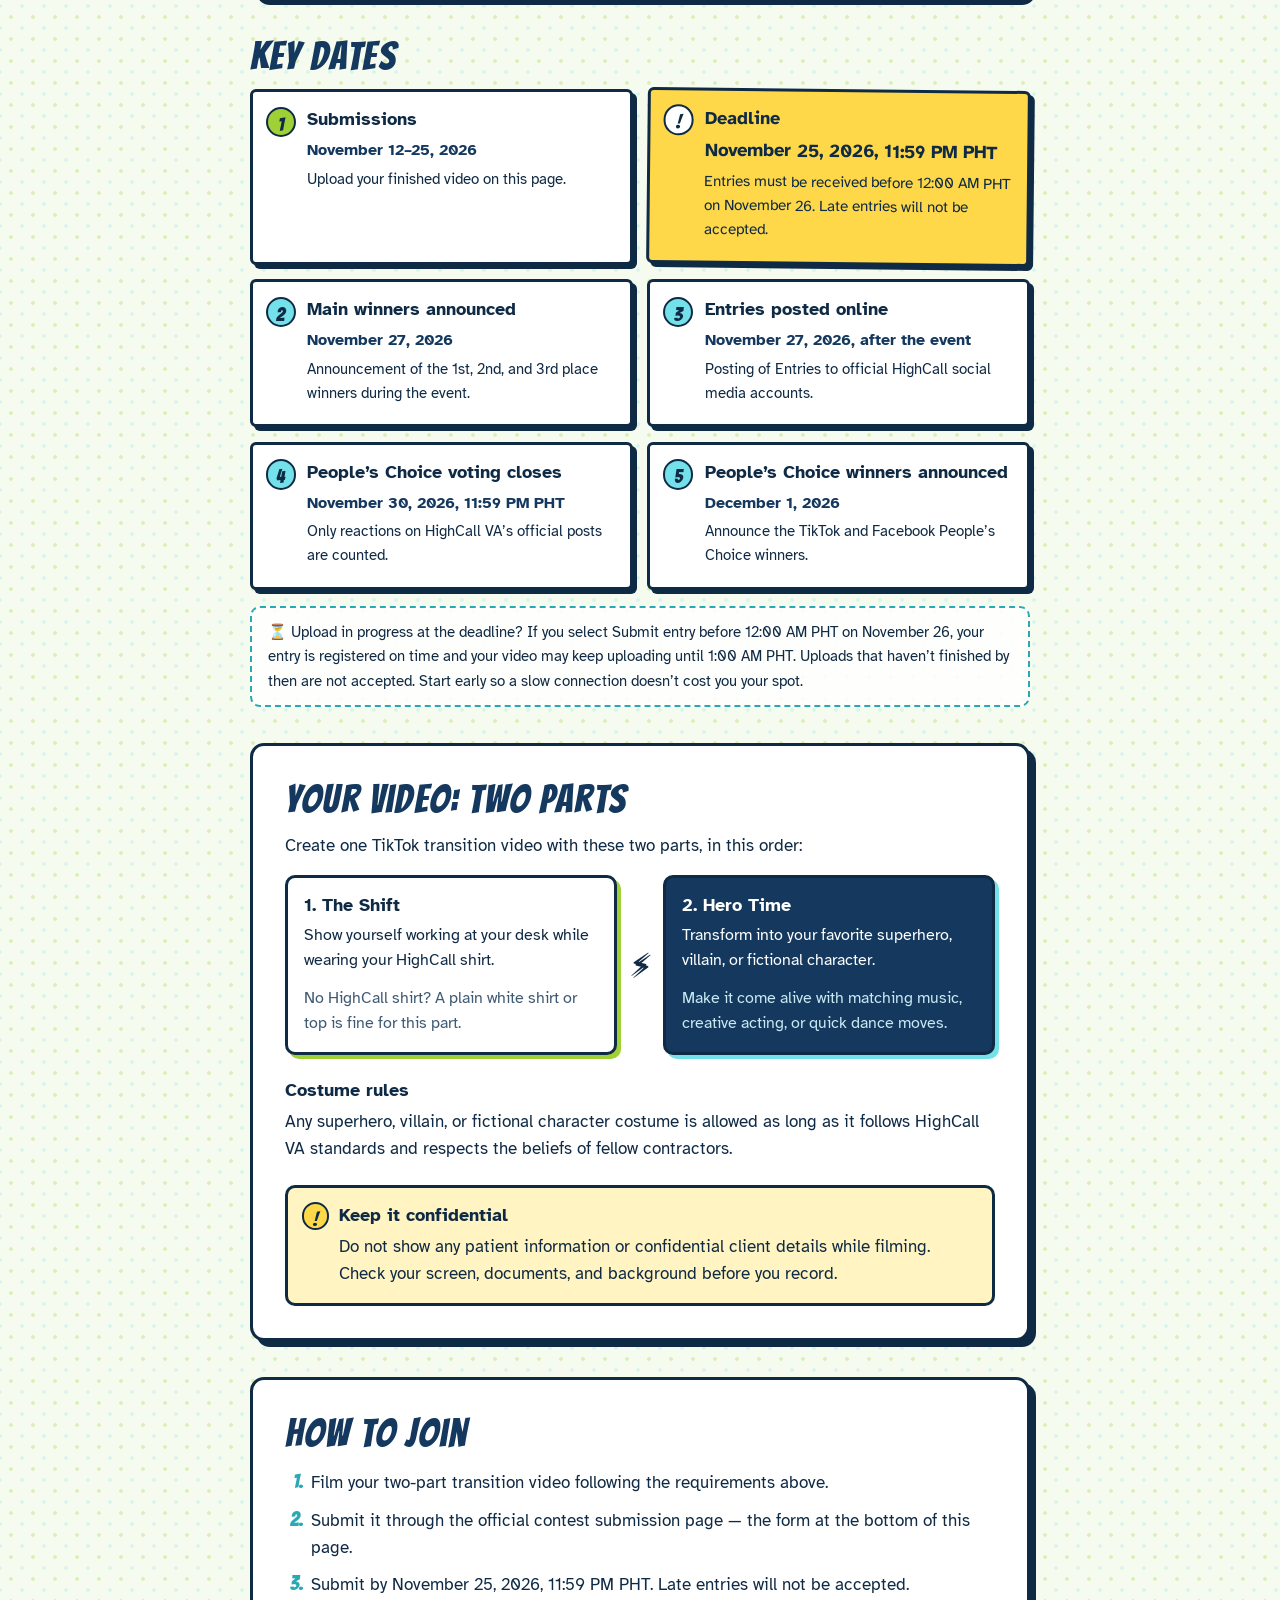
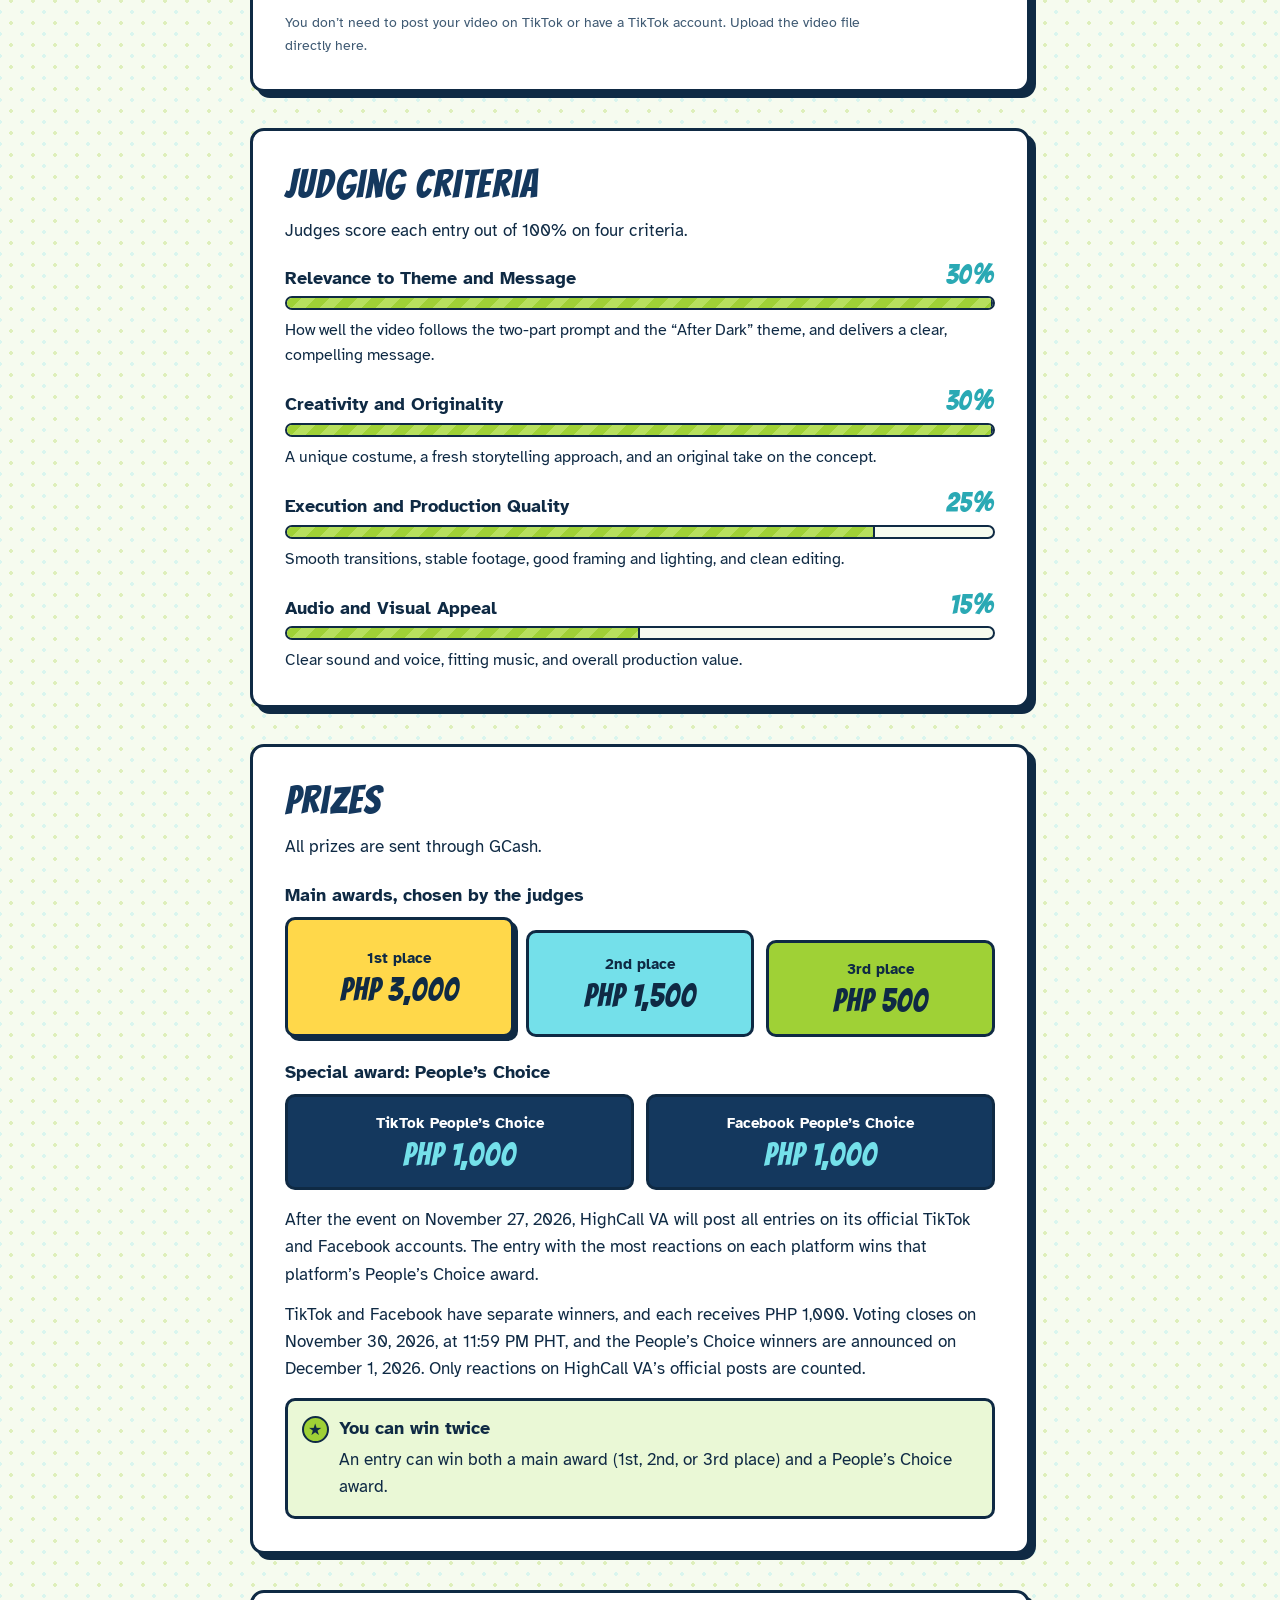
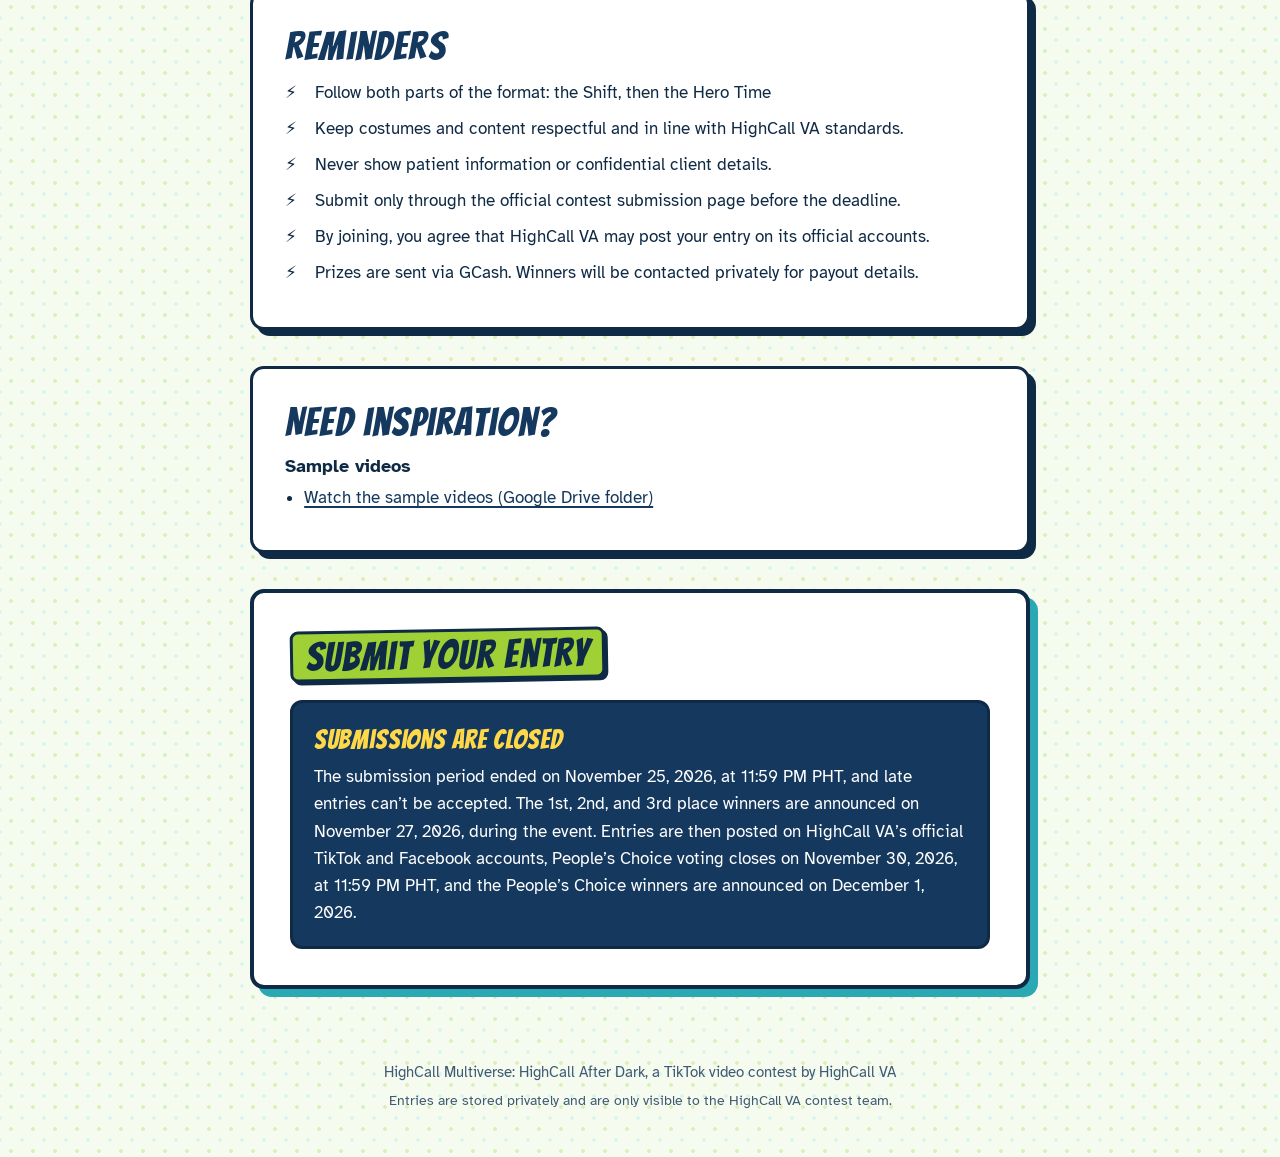
==== commit 6aedf69a: "Update reminder format in index.html" ====
--- a/index.html
+++ b/index.html
@@ -178,7 +178,7 @@
       <section class="panel" aria-labelledby="reminders">
         <h2 id="reminders">Reminders</h2>
         <ul class="ticks">
-          <li>Follow both parts of the format: the Day Shift, then the Transition.</li>
+          <li>Follow both parts of the format: the Shift, then the Hero Time</li>
           <li>Keep costumes and content respectful and in line with HighCall VA standards.</li>
           <li>Never show patient information or confidential client details.</li>
           <li>Submit only through the official contest submission page before the deadline.</li>
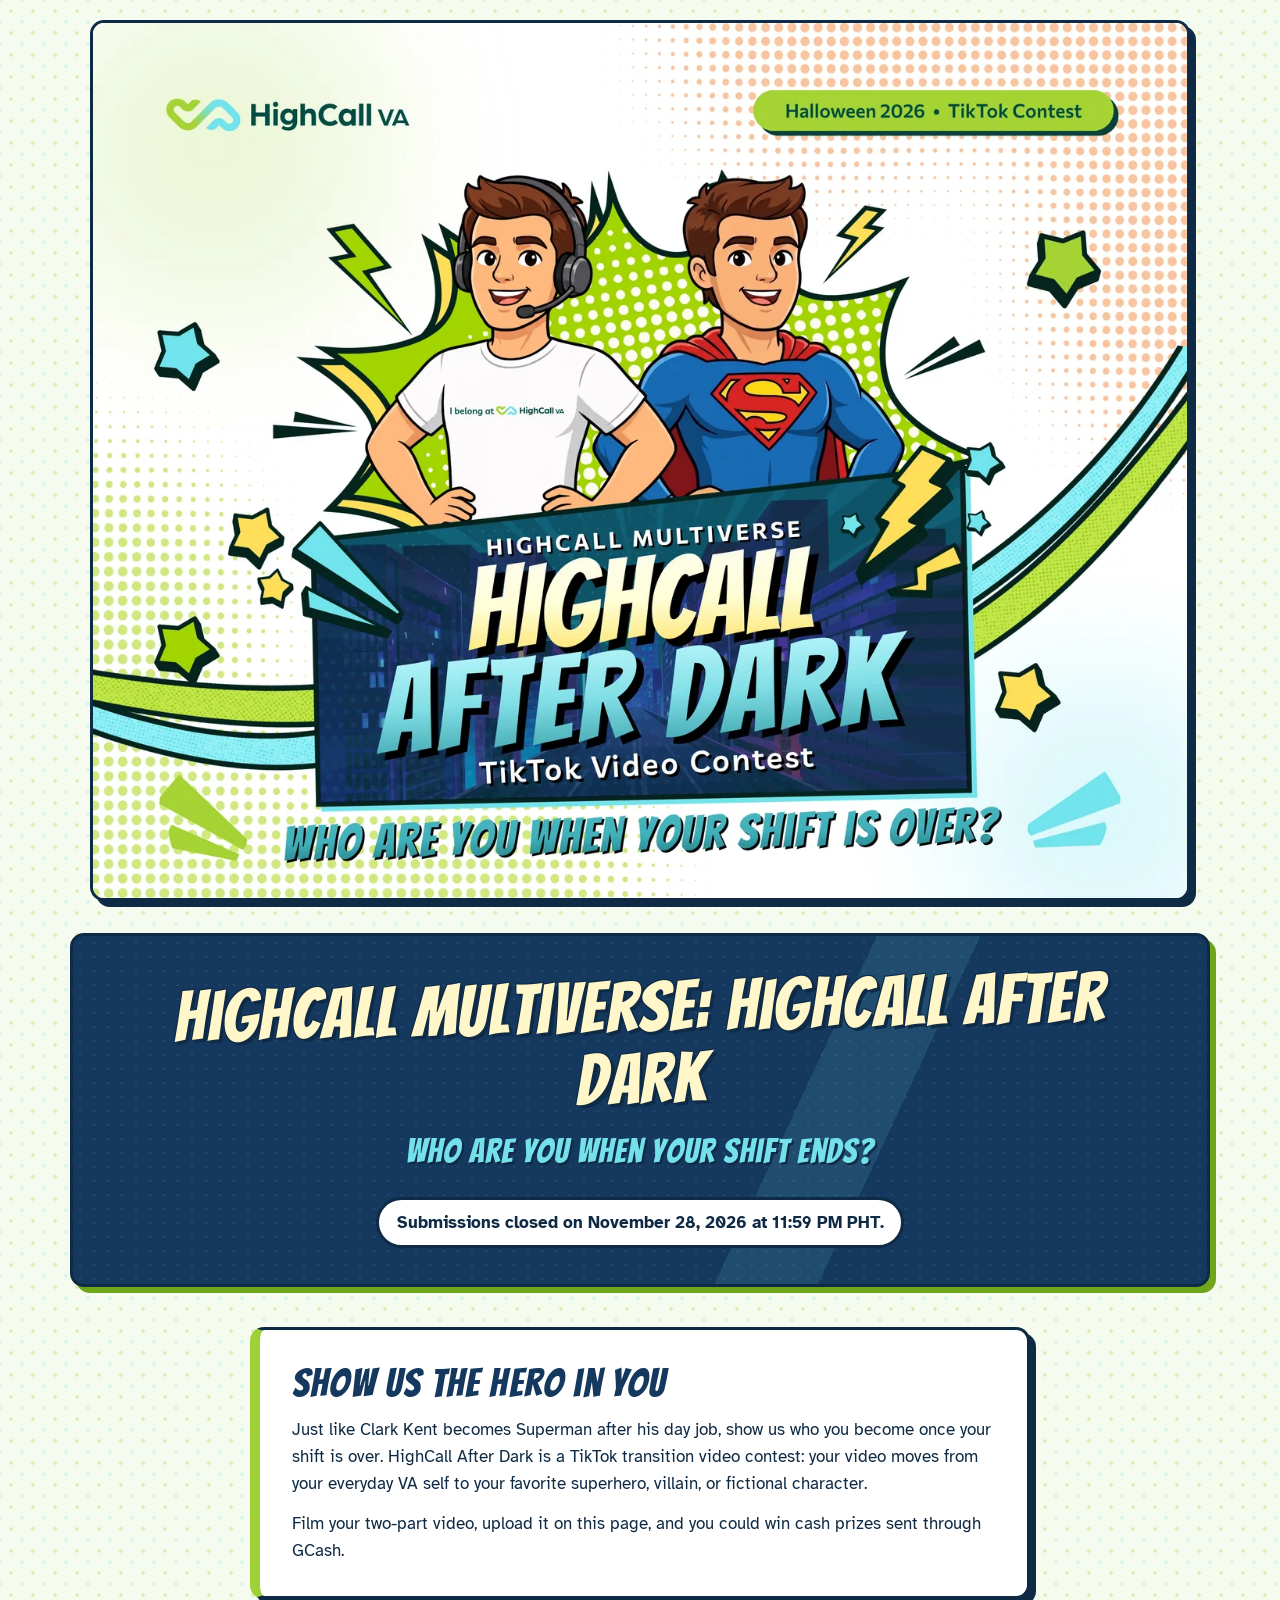
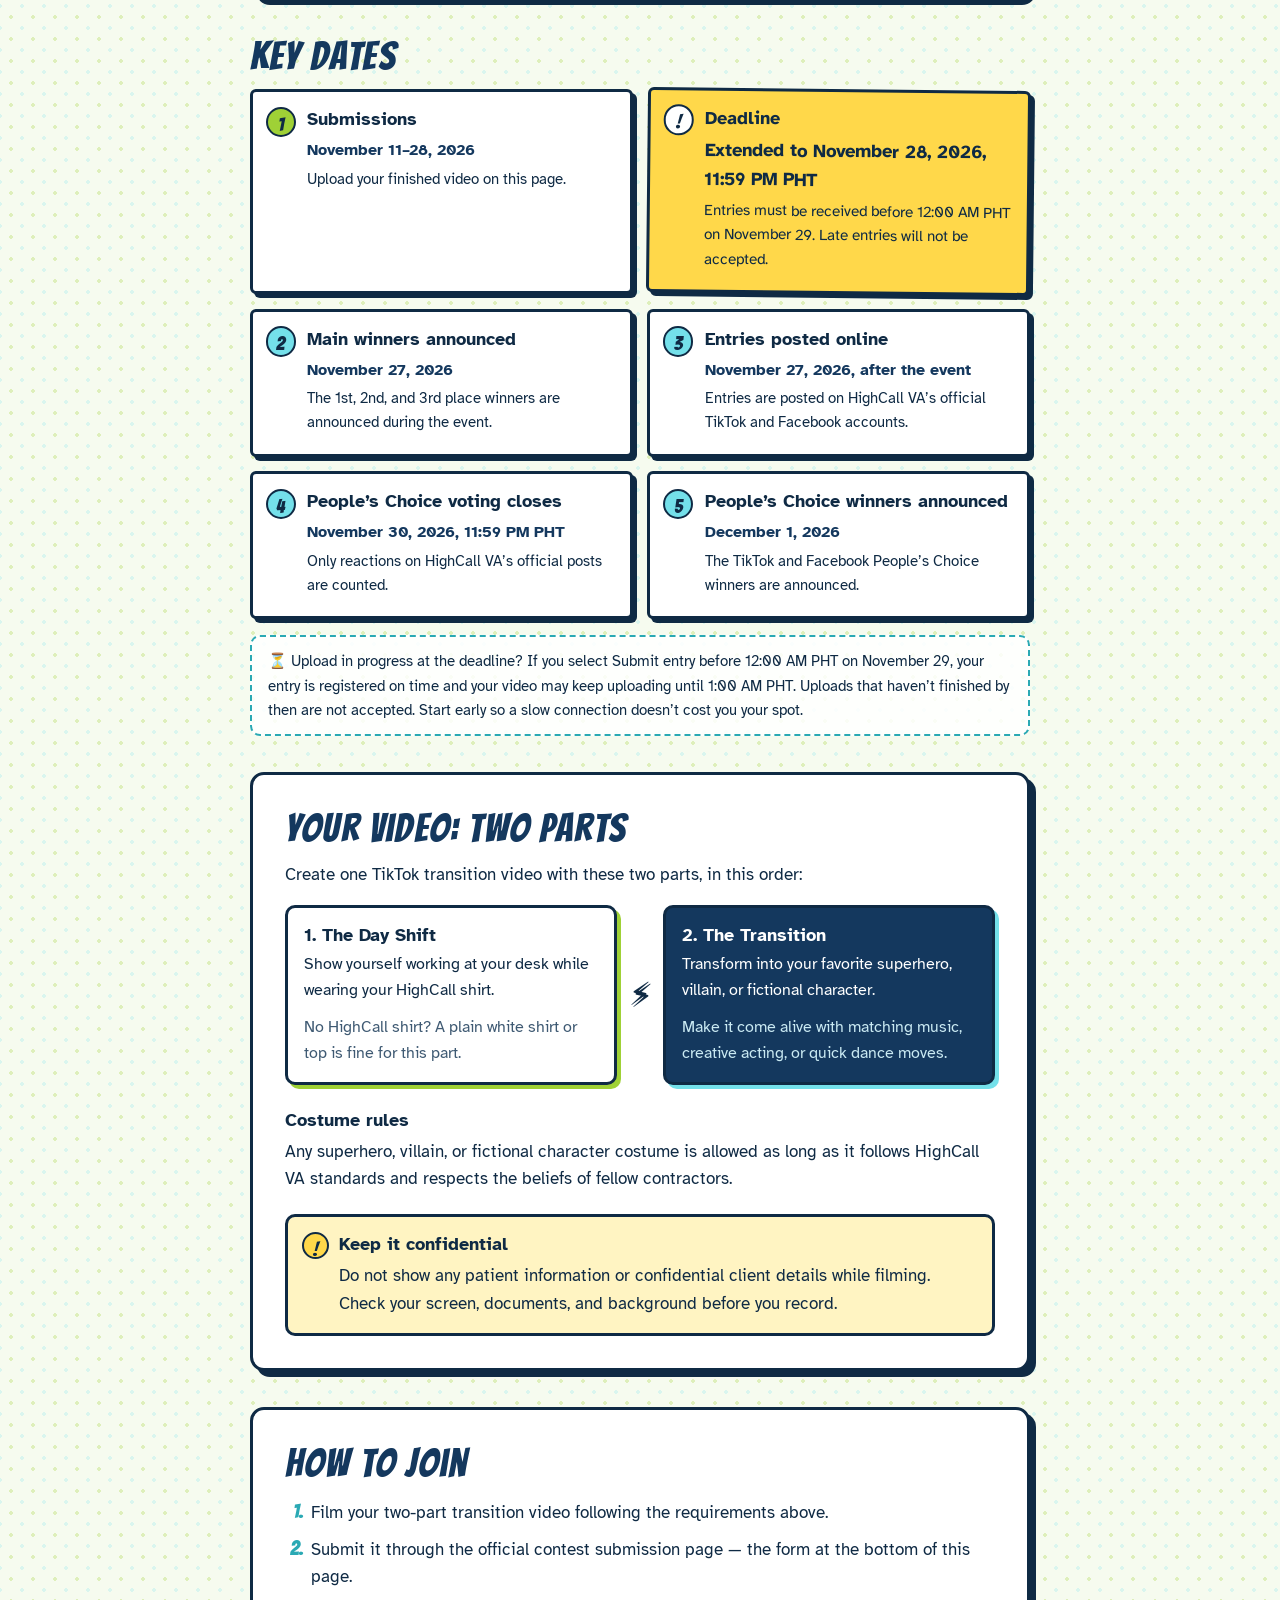
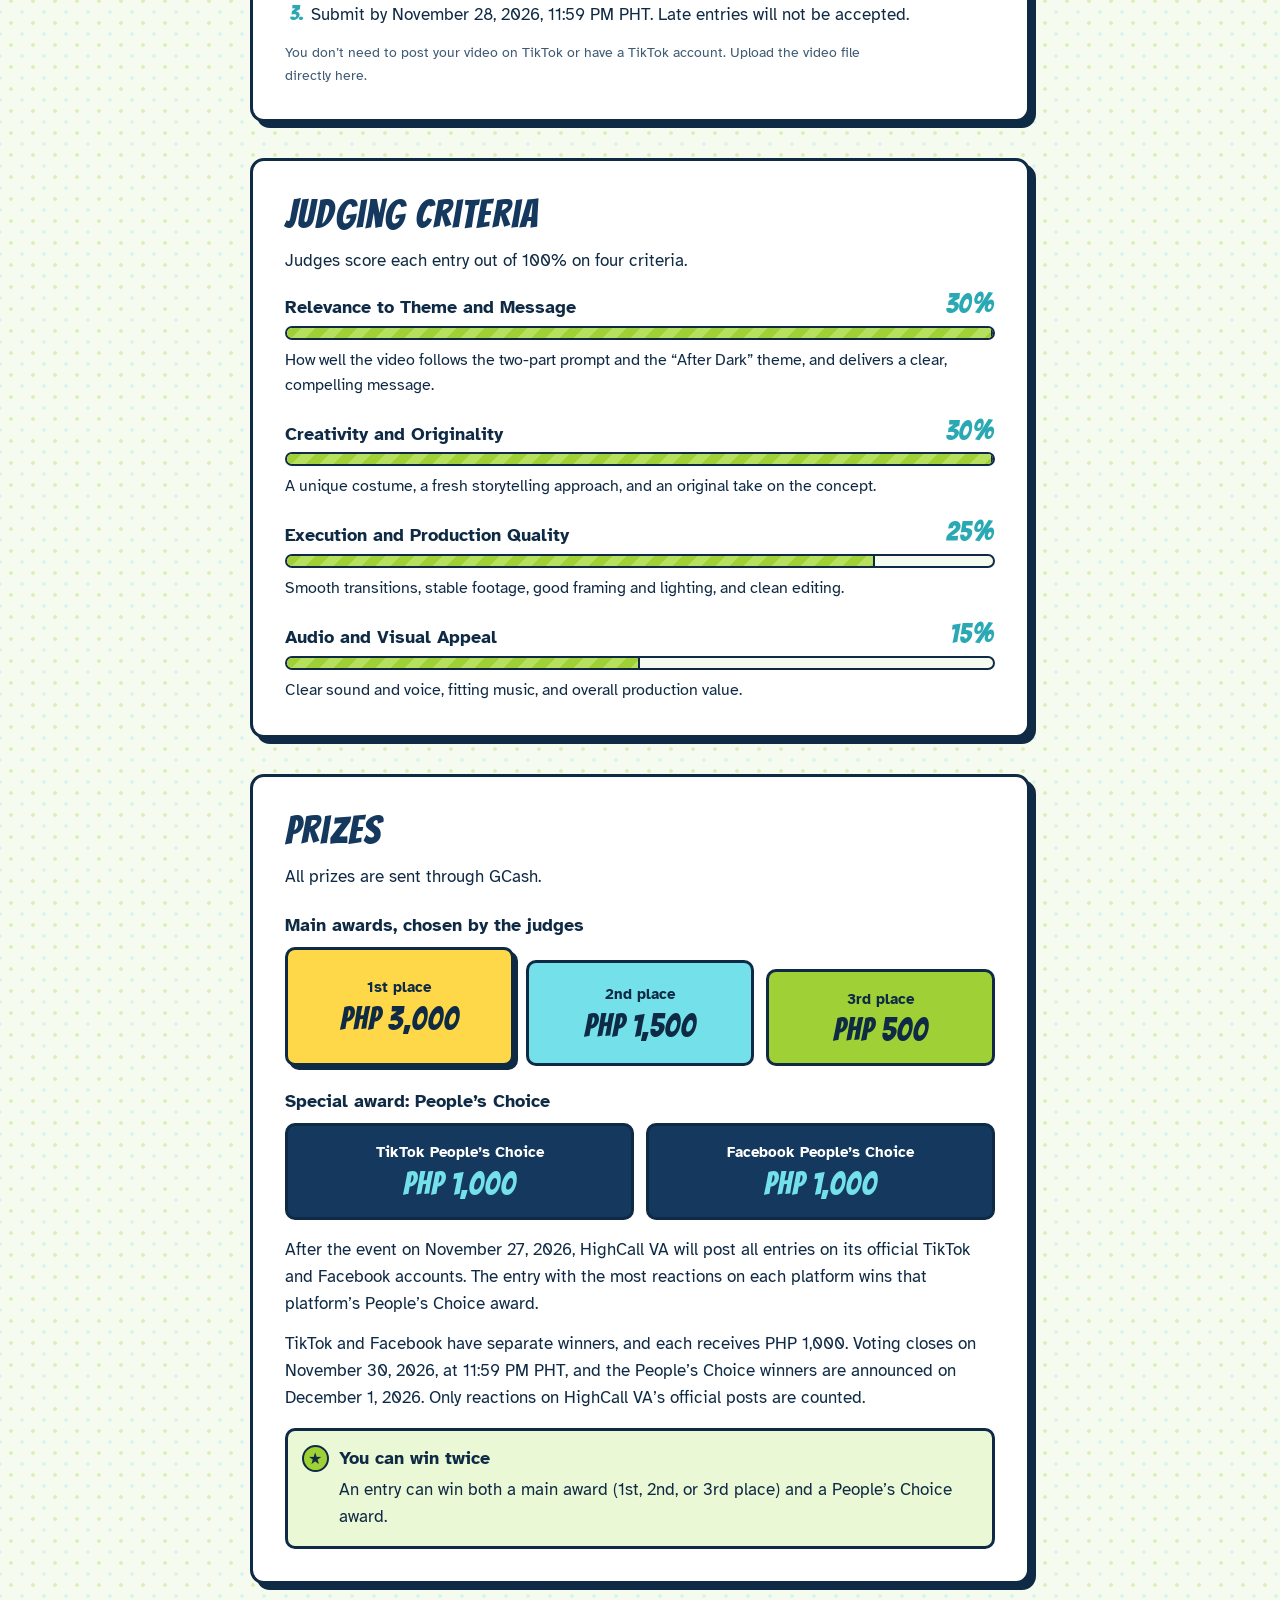
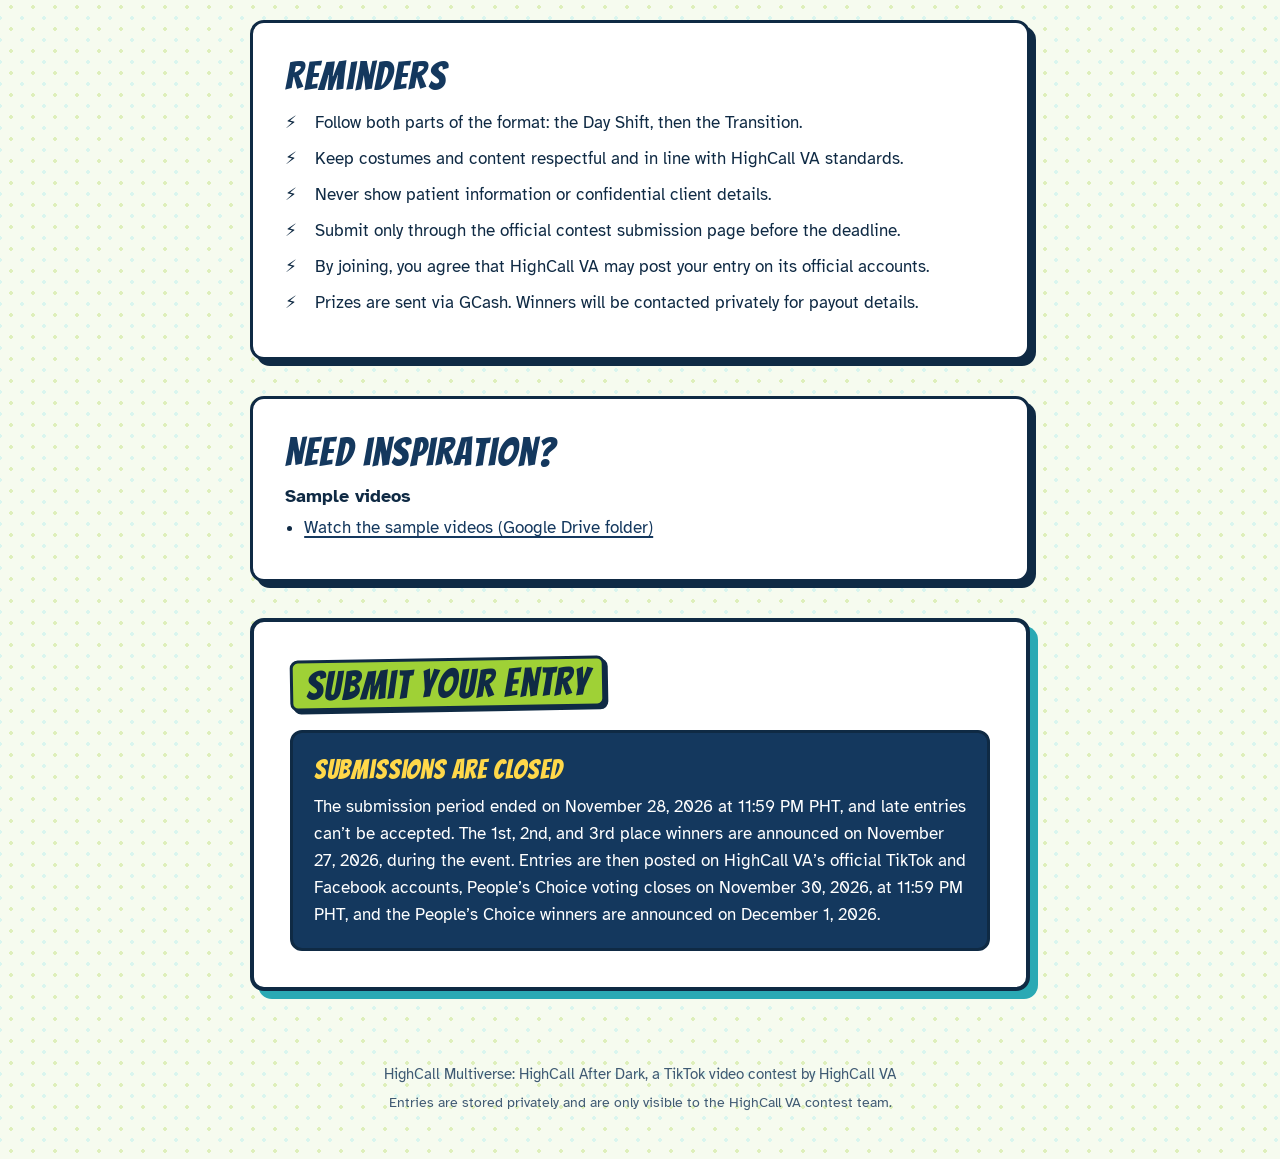
==== commit 99f9b930: "Add files via upload" ====
--- a/index.html
+++ b/index.html
@@ -52,26 +52,26 @@
           <li class="strip-panel strip-open">
             <span class="strip-step">1</span>
             <h3>Submissions</h3>
-            <p class="strip-date">November 12–25, 2026</p>
+            <p class="strip-date">November 11–28, 2026</p>
             <p>Upload your finished video on this page.</p>
           </li>
           <li class="strip-panel strip-deadline">
             <span class="strip-step">!</span>
             <h3>Deadline</h3>
-            <p class="strip-date">November 25, 2026, 11:59 PM PHT</p>
-            <p>Entries must be received before 12:00 AM PHT on November 26. Late entries will not be accepted.</p>
+            <p class="strip-date">Extended to November 28, 2026, 11:59 PM PHT</p>
+            <p>Entries must be received before 12:00 AM PHT on November 29. Late entries will not be accepted.</p>
           </li>
           <li class="strip-panel">
             <span class="strip-step">2</span>
             <h3>Main winners announced</h3>
             <p class="strip-date">November 27, 2026</p>
-            <p>Announcement of the 1st, 2nd, and 3rd place winners during the event.</p>
+            <p>The 1st, 2nd, and 3rd place winners are announced during the event.</p>
           </li>
           <li class="strip-panel">
             <span class="strip-step">3</span>
             <h3>Entries posted online</h3>
             <p class="strip-date">November 27, 2026, after the event</p>
-            <p>Posting of Entries to official HighCall social media accounts.</p>
+            <p>Entries are posted on HighCall VA’s official TikTok and Facebook accounts.</p>
           </li>
           <li class="strip-panel">
             <span class="strip-step">4</span>
@@ -83,10 +83,10 @@
             <span class="strip-step">5</span>
             <h3>People’s Choice winners announced</h3>
             <p class="strip-date">December 1, 2026</p>
-            <p>Announce the TikTok and Facebook People’s Choice winners.</p>
+            <p>The TikTok and Facebook People’s Choice winners are announced.</p>
           </li>
         </ol>
-        <p class="note" id="grace-note">Upload in progress at the deadline? <span id="grace-text">If your entry is registered on this page before 12:00 AM PHT on November 26, the upload is allowed to finish for a short time after midnight. Start early so a slow connection doesn’t cost you your spot.</span></p>
+        <p class="note" id="grace-note">Upload in progress at the deadline? <span id="grace-text">If your entry is registered on this page before 12:00 AM PHT on November 29, the upload is allowed to finish for a short time after midnight. Start early so a slow connection doesn’t cost you your spot.</span></p>
       </section>
 
       <section class="panel" aria-labelledby="concept">
@@ -94,13 +94,13 @@
         <p>Create one TikTok transition video with these two parts, in this order:</p>
         <div class="two-part">
           <div class="part part-day">
-            <h3>1. The Shift</h3>
+            <h3>1. The Day Shift</h3>
             <p>Show yourself working at your desk while wearing your HighCall shirt.</p>
             <p class="small">No HighCall shirt? A plain white shirt or top is fine for this part.</p>
           </div>
           <div class="part-arrow" aria-hidden="true">⚡</div>
           <div class="part part-night">
-            <h3>2. Hero Time </h3>
+            <h3>2. The Transition</h3>
             <p>Transform into your favorite superhero, villain, or fictional character.</p>
             <p class="small">Make it come alive with matching music, creative acting, or quick dance moves.</p>
           </div>
@@ -120,7 +120,7 @@
         <ol class="steps">
           <li>Film your two-part transition video following the requirements above.</li>
           <li>Submit it through the official contest submission page — the form at the bottom of this page.</li>
-          <li>Submit by November 25, 2026, 11:59 PM PHT. Late entries will not be accepted.</li>
+          <li>Submit by November 28, 2026, 11:59 PM PHT. Late entries will not be accepted.</li>
         </ol>
         <p class="small">You don’t need to post your video on TikTok or have a TikTok account. Upload the video file directly here.</p>
       </section>
@@ -178,7 +178,7 @@
       <section class="panel" aria-labelledby="reminders">
         <h2 id="reminders">Reminders</h2>
         <ul class="ticks">
-          <li>Follow both parts of the format: the Shift, then the Hero Time</li>
+          <li>Follow both parts of the format: the Day Shift, then the Transition.</li>
           <li>Keep costumes and content respectful and in line with HighCall VA standards.</li>
           <li>Never show patient information or confidential client details.</li>
           <li>Submit only through the official contest submission page before the deadline.</li>
@@ -274,7 +274,6 @@
                 <p><strong>Formats:</strong> <span id="lim-formats">MP4 or MOV</span></p>
                 <p><strong>Maximum size:</strong> <span id="lim-size">500 MB</span></p>
                 <p class="small">Use the finished video file from your phone, CapCut, or TikTok’s Save video option.</p>
-                 <p><strong>Duration:</strong> <span id="lim-formats">10-30 seconds</span></p>
               </aside>
             </div>
             <p class="err" id="video-err"></p>
